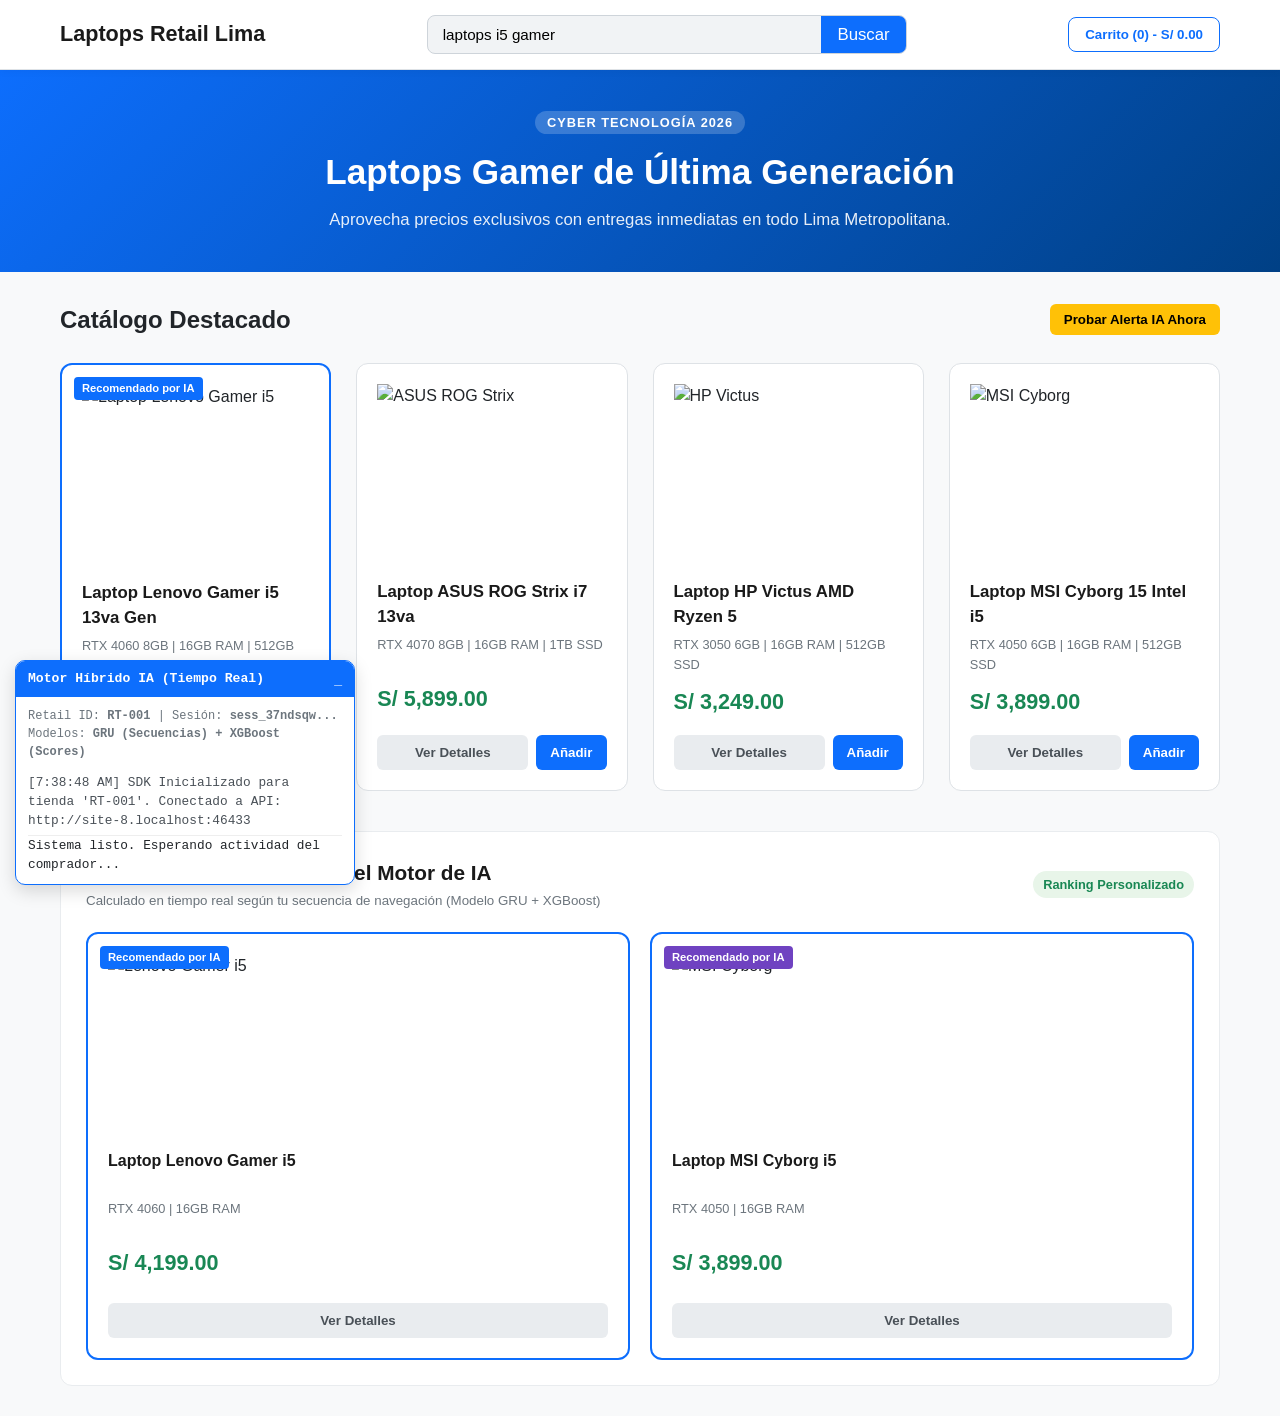
==== tienda_externa/index.html @ 635126f0 "segunda version" ====
<!DOCTYPE html>
<html lang="es">
<head>
  <meta charset="UTF-8">
  <meta name="viewport" content="width=device-width, initial-scale=1.0">
  <title>Laptops Retail Lima - Tienda Oficial de Cómputo</title>
  <link rel="stylesheet" href="styles.css">
</head>
<body>

  <!-- Barra de Navegación B2C -->
  <header class="navbar">
    <div class="nav-container">
      <div class="logo">Laptops Retail Lima</div>
      <div class="search-box">
        <input type="text" id="search-input" value="laptops i5 gamer" placeholder="Buscar laptops, marcas o accesorios...">
        <button id="search-btn">Buscar</button>
      </div>
      <div class="nav-actions">
        <button class="cart-btn" id="cart-btn">
          Carrito (<span id="cart-count">0</span>) - <strong id="cart-total">S/ 0.00</strong>
        </button>
      </div>
    </div>
  </header>

  <!-- Banner Promocional -->
  <section class="hero-banner">
    <div class="banner-content">
      <span class="badge-promo">CYBER TECNOLOGÍA 2026</span>
      <h1>Laptops Gamer de Última Generación</h1>
      <p>Aprovecha precios exclusivos con entregas inmediatas en todo Lima Metropolitana.</p>
    </div>
  </section>

  <!-- Contenido Principal -->
  <main class="main-container">
    
    <!-- Barra de Estado y Filtros -->
    <div class="catalog-header">
      <h2>Catálogo Destacado</h2>
      <div class="catalog-controls">
        <button class="test-trigger-btn" id="btn-force-test" title="Simula inmediatamente la detección de abandono">
          Probar Alerta IA Ahora
        </button>
      </div>
    </div>

    <!-- Grilla de Productos -->
    <div class="products-grid" id="products-grid">
      <!-- Producto 1: Lenovo Gamer i5 (Sugerido por IA - HU0039 / CP044) -->
      <div class="product-card featured" data-sku="LENOVO-G5" data-name="Laptop Lenovo Gamer i5" data-price="4199.00">
        <span class="ai-badge">Recomendado por IA</span>
        <img src="https://encrypted-tbn0.gstatic.com/images?q=tbn:ANd9GcT7Gjrj-LCXYd8zObb6FE7UG76Y5jvGl1Qejw&s" alt="Laptop Lenovo Gamer i5" class="product-img">
        <h3 class="product-title">Laptop Lenovo Gamer i5 13va Gen</h3>
        <p class="specs-mini">RTX 4060 8GB | 16GB RAM | 512GB SSD</p>
        <div class="price-row">
          <span class="price-val">S/ 4,199.00</span>
        </div>
        <div class="card-actions">
          <button class="btn-detail" onclick="openDetails('LENOVO-G5')">Ver Detalles</button>
          <button class="btn-add-cart" onclick="addToCart('LENOVO-G5', 'Laptop Lenovo Gamer i5', 4199.00)">Añadir</button>
        </div>
      </div>

      <!-- Producto 2: ASUS ROG Strix (Sin badge de IA para diferenciación CP044) -->
      <div class="product-card" data-sku="ASUS-ROG" data-name="Laptop ASUS ROG Strix i7" data-price="5899.00">
        <img src="https://encrypted-tbn0.gstatic.com/images?q=tbn:ANd9GcT7Gjrj-LCXYd8zObb6FE7UG76Y5jvGl1Qejw&s" alt="ASUS ROG Strix" class="product-img">
        <h3 class="product-title">Laptop ASUS ROG Strix i7 13va</h3>
        <p class="specs-mini">RTX 4070 8GB | 16GB RAM | 1TB SSD</p>
        <div class="price-row">
          <span class="price-val">S/ 5,899.00</span>
        </div>
        <div class="card-actions">
          <button class="btn-detail" onclick="openDetails('ASUS-ROG')">Ver Detalles</button>
          <button class="btn-add-cart" onclick="addToCart('ASUS-ROG', 'Laptop ASUS ROG Strix i7', 5899.00)">Añadir</button>
        </div>
      </div>

      <!-- Producto 3: HP Victus (Sin badge de IA para diferenciación CP044) -->
      <div class="product-card" data-sku="HP-VICTUS" data-name="Laptop HP Victus AMD R5" data-price="3249.00">
        <img src="https://encrypted-tbn0.gstatic.com/images?q=tbn:ANd9GcT7Gjrj-LCXYd8zObb6FE7UG76Y5jvGl1Qejw&s" alt="HP Victus" class="product-img">
        <h3 class="product-title">Laptop HP Victus AMD Ryzen 5</h3>
        <p class="specs-mini">RTX 3050 6GB | 16GB RAM | 512GB SSD</p>
        <div class="price-row">
          <span class="price-val">S/ 3,249.00</span>
        </div>
        <div class="card-actions">
          <button class="btn-detail" onclick="openDetails('HP-VICTUS')">Ver Detalles</button>
          <button class="btn-add-cart" onclick="addToCart('HP-VICTUS', 'Laptop HP Victus AMD R5', 3249.00)">Añadir</button>
        </div>
      </div>

      <!-- Producto 4: MSI Cyborg (Sin badge en catálogo general) -->
      <div class="product-card" data-sku="MSI-CYBORG" data-name="Laptop MSI Cyborg i5" data-price="3899.00">
        <img src="https://encrypted-tbn0.gstatic.com/images?q=tbn:ANd9GcT7Gjrj-LCXYd8zObb6FE7UG76Y5jvGl1Qejw&s" alt="MSI Cyborg" class="product-img">
        <h3 class="product-title">Laptop MSI Cyborg 15 Intel i5</h3>
        <p class="specs-mini">RTX 4050 6GB | 16GB RAM | 512GB SSD</p>
        <div class="price-row">
          <span class="price-val">S/ 3,899.00</span>
        </div>
        <div class="card-actions">
          <button class="btn-detail" onclick="openDetails('MSI-CYBORG')">Ver Detalles</button>
          <button class="btn-add-cart" onclick="addToCart('MSI-CYBORG', 'Laptop MSI Cyborg i5', 3899.00)">Añadir</button>
        </div>
      </div>
    </div>

    <!-- Bloque de Recomendación Dinámica del Motor IA (HU0038, HU0039 / CP043, CP044) -->
    <div class="recommendations-section" style="margin-top: 40px; padding: 25px; background: white; border-radius: 12px; border: 1px solid #e9ecef;">
      <div style="display: flex; justify-content: space-between; align-items: center; margin-bottom: 20px;">
        <div>
          <h2 style="font-size: 1.3rem; color: #1a1a1a; margin: 0;">Recomendados para ti por el Motor de IA</h2>
          <small style="color: #6c757d;">Calculado en tiempo real según tu secuencia de navegación (Modelo GRU + XGBoost)</small>
        </div>
        <span style="background: #e8f5e9; color: #198754; font-weight: bold; font-size: 0.8rem; padding: 4px 10px; border-radius: 20px;">Ranking Personalizado</span>
      </div>
      <div class="products-grid" style="grid-template-columns: repeat(auto-fit, minmax(220px, 1fr)); gap: 20px;">
        <div class="product-card featured" data-sku="LENOVO-G5" data-name="Laptop Lenovo Gamer i5" data-price="4199.00">
          <span class="ai-badge">Recomendado por IA</span>
          <img src="https://encrypted-tbn0.gstatic.com/images?q=tbn:ANd9GcT7Gjrj-LCXYd8zObb6FE7UG76Y5jvGl1Qejw&s" alt="Lenovo Gamer i5" class="product-img">
          <h3 class="product-title" style="font-size: 1rem;">Laptop Lenovo Gamer i5</h3>
          <p class="specs-mini">RTX 4060 | 16GB RAM</p>
          <div class="price-row"><span class="price-val">S/ 4,199.00</span></div>
          <button class="btn-detail" onclick="openDetails('LENOVO-G5')" style="width: 100%; margin-top: 8px;">Ver Detalles</button>
        </div>
        <div class="product-card featured" data-sku="MSI-CYBORG" data-name="Laptop MSI Cyborg i5" data-price="3899.00">
          <span class="ai-badge" style="background: #6f42c1;">Recomendado por IA</span>
          <img src="https://encrypted-tbn0.gstatic.com/images?q=tbn:ANd9GcT7Gjrj-LCXYd8zObb6FE7UG76Y5jvGl1Qejw&s" alt="MSI Cyborg" class="product-img">
          <h3 class="product-title" style="font-size: 1rem;">Laptop MSI Cyborg i5</h3>
          <p class="specs-mini">RTX 4050 | 16GB RAM</p>
          <div class="price-row"><span class="price-val">S/ 3,899.00</span></div>
          <button class="btn-detail" onclick="openDetails('MSI-CYBORG')" style="width: 100%; margin-top: 8px;">Ver Detalles</button>
        </div>
      </div>
    </div>

  </main>

  <!-- Modal de Ficha Técnica Detallada (Aquí se activa el monitoreo de inactividad de 8 segundos) -->
  <div class="detail-modal" id="detail-modal">
    <div class="detail-content">
      <button class="detail-close" onclick="closeDetails()">×</button>
      <div class="detail-layout">
        <div class="detail-left">
          <img src="https://encrypted-tbn0.gstatic.com/images?q=tbn:ANd9GcT7Gjrj-LCXYd8zObb6FE7UG76Y5jvGl1Qejw&s" alt="Detalle Laptop" class="detail-img">
        </div>
        <div class="detail-right">
          <span class="detail-tag">ALTA DEMANDA</span>
          <h2 id="detail-title">Laptop Lenovo Gamer i5 13va Gen</h2>
          <p class="detail-desc">Diseñada para máximo rendimiento en gaming y edición profesional con arquitectura híbrida de 10 núcleos.</p>
          <div class="specs-table">
            <div class="spec-row"><span>Procesador:</span> <strong>Intel Core i5-13420H (13va Gen)</strong></div>
            <div class="spec-row"><span>Memoria RAM:</span> <strong>16 GB DDR5 5200MHz</strong></div>
            <div class="spec-row"><span>Tarjeta Gráfica:</span> <strong>NVIDIA GeForce RTX 4060 8GB GDDR6</strong></div>
            <div class="spec-row"><span>Almacenamiento:</span> <strong>512 GB SSD M.2 NVMe PCIe 4.0</strong></div>
            <div class="spec-row"><span>Pantalla:</span> <strong>15.6" Full HD (1920x1080) 144Hz IPS</strong></div>
          </div>
          <div class="detail-price-box">
            <span class="detail-price-label">Precio contado:</span>
            <span class="detail-price-amount" id="detail-price">S/ 4,199.00</span>
          </div>
          <div class="detail-actions">
            <button class="btn-buy-now" id="btn-detail-add">Añadir al Carrito</button>
            <button class="btn-back" onclick="closeDetails()">Volver al Catálogo</button>
          </div>
          <p class="ia-instruction-note">
            <em>Nota de demostración: Si permaneces <strong>8 segundos sin mover el cursor</strong> o intentas salir de la pestaña, el motor de IA detectará riesgo de abandono y desplegará la oferta personalizada con 30% de descuento.</em>
          </p>
        </div>
      </div>
    </div>
  </div>

  <!-- Carrito Lateral Deslizable -->
  <div class="cart-drawer" id="cart-drawer">
    <div class="cart-header">
      <h3>Carrito de Compras</h3>
      <button class="cart-close" id="cart-close-btn">×</button>
    </div>
    <div class="cart-items" id="cart-items-list">
      <div class="cart-empty">Tu carrito está vacío actualmente.</div>
    </div>
    <div class="cart-footer">
      <div class="cart-summary-line">
        <span>Subtotal:</span>
        <span id="cart-subtotal">S/ 0.00</span>
      </div>
      <div class="cart-summary-line discount-line" id="discount-row" style="display: none; color: #198754; font-weight: bold;">
        <span>Descuento IA (30%):</span>
        <span id="cart-discount">-S/ 0.00</span>
      </div>
      <div class="cart-summary-line total-line">
        <span>Total a Pagar:</span>
        <strong id="cart-grand-total">S/ 0.00</strong>
      </div>
      <button class="btn-checkout" onclick="checkout()">Finalizar Compra Segura</button>
    </div>
  </div>

  <!-- Scripts -->
  <script src="store.js"></script>

  <!-- SDK DE TECHNOVA: 1 SOLA LÍNEA DE CÓDIGO INYECTADA -->
  <script src="sdk/technova-sdk.js" data-retail-id="RT-001" data-api-url="http://localhost:8000" data-inactivity-seconds="8"></script>

</body>
</html>
---- tienda_externa/styles.css ----
/* Estilos Modernos para Tienda Externa B2C */
:root {
  --primary: #0d6efd;
  --success: #198754;
  --dark: #212529;
  --light-bg: #f8f9fa;
  --border-color: #dee2e6;
  --font-family: -apple-system, BlinkMacSystemFont, 'Segoe UI', Roboto, Helvetica, Arial, sans-serif;
}

* { box-sizing: border-box; margin: 0; padding: 0; }
body {
  font-family: var(--font-family);
  background-color: var(--light-bg);
  color: var(--dark);
  line-height: 1.5;
}

.navbar {
  background: #ffffff;
  border-bottom: 1px solid var(--border-color);
  padding: 15px 0;
  position: sticky; top: 0; z-index: 1000;
  box-shadow: 0 2px 8px rgba(0,0,0,0.04);
}
.nav-container {
  max-width: 1200px;
  margin: 0 auto;
  display: flex;
  justify-content: space-between;
  align-items: center;
  padding: 0 20px;
}
.logo { font-size: 1.35rem; font-weight: 800; color: #1a1a1a; cursor: pointer; }
.search-box {
  display: flex; flex: 0 1 480px;
  background: #f1f3f5;
  border-radius: 8px;
  overflow: hidden;
  border: 1px solid #ced4da;
}
.search-box input {
  border: none; background: transparent; padding: 10px 15px; width: 100%; font-size: 0.95rem; outline: none;
}
.search-box button {
  background: var(--primary); border: none; color: white; padding: 0 16px; cursor: pointer; font-size: 1.05rem;
}
.cart-btn {
  background: #ffffff;
  border: 1.5px solid var(--primary);
  color: var(--primary);
  padding: 9px 16px;
  border-radius: 8px;
  font-weight: 600;
  cursor: pointer;
  transition: all 0.2s;
}
.cart-btn:hover { background: var(--primary); color: white; }

.hero-banner {
  background: linear-gradient(135deg, #0d6efd 0%, #004085 100%);
  color: white;
  padding: 40px 20px;
  text-align: center;
}
.banner-content { max-width: 800px; margin: 0 auto; }
.badge-promo {
  background: rgba(255,255,255,0.2);
  padding: 4px 12px; border-radius: 20px; font-size: 0.8rem; font-weight: bold; letter-spacing: 1px;
}
.hero-banner h1 { font-size: 2.2rem; margin: 12px 0 8px; font-weight: 800; }
.hero-banner p { font-size: 1.05rem; opacity: 0.9; }

.main-container { max-width: 1200px; margin: 30px auto; padding: 0 20px; }
.catalog-header {
  display: flex; justify-content: space-between; align-items: center; margin-bottom: 25px;
}
.catalog-header h2 { font-size: 1.5rem; color: #212529; }
.test-trigger-btn {
  background: #ffc107; color: #000; border: none; padding: 8px 14px; border-radius: 6px; font-weight: bold; cursor: pointer;
}
.test-trigger-btn:hover { background: #e0a800; }

.products-grid {
  display: grid;
  grid-template-columns: repeat(auto-fill, minmax(260px, 1fr));
  gap: 25px;
}
.product-card {
  background: #ffffff;
  border-radius: 12px;
  border: 1px solid var(--border-color);
  padding: 20px;
  display: flex; flex-direction: column;
  position: relative;
  transition: transform 0.2s, box-shadow 0.2s;
}
.product-card:hover { transform: translateY(-4px); box-shadow: 0 10px 20px rgba(0,0,0,0.08); }
.product-card.featured { border: 2px solid var(--primary); }
.ai-badge {
  position: absolute; top: 12px; left: 12px;
  background: var(--primary); color: white;
  font-size: 0.7rem; font-weight: bold; padding: 3px 8px; border-radius: 4px;
}
.product-img {
  width: 100%; height: 180px; object-fit: contain; margin-bottom: 15px;
}
.product-title { font-size: 1.05rem; font-weight: 700; margin-bottom: 6px; color: #1a1a1a; min-height: 44px; }
.specs-mini { font-size: 0.8rem; color: #6c757d; margin-bottom: 12px; min-height: 36px; }
.price-row { margin-bottom: 15px; }
.price-val { font-size: 1.35rem; font-weight: 800; color: var(--success); }
.card-actions { display: flex; gap: 8px; margin-top: auto; }
.btn-detail {
  flex: 1; background: #e9ecef; color: #495057; border: none; padding: 10px; border-radius: 6px; font-weight: 600; cursor: pointer;
}
.btn-detail:hover { background: #dee2e6; }
.btn-add-cart {
  background: var(--primary); color: white; border: none; padding: 10px 14px; border-radius: 6px; font-weight: bold; cursor: pointer;
}
.btn-add-cart:hover { background: #0b5ed7; }

/* Modal Ficha Técnica */
.detail-modal {
  display: none;
  position: fixed; top: 0; left: 0; width: 100%; height: 100%;
  background: rgba(0,0,0,0.6); z-index: 2000;
  justify-content: center; align-items: center;
  padding: 20px;
}
.detail-content {
  background: #ffffff; width: 100%; max-width: 820px; border-radius: 16px; padding: 30px; position: relative;
  max-height: 90vh; overflow-y: auto;
}
.detail-close {
  position: absolute; top: 15px; right: 20px; background: transparent; border: none; font-size: 28px; cursor: pointer; color: #666;
}
.detail-layout { display: flex; gap: 30px; flex-wrap: wrap; }
.detail-left { flex: 1 1 300px; display: flex; align-items: center; justify-content: center; }
.detail-img { max-width: 100%; max-height: 280px; object-fit: contain; }
.detail-right { flex: 1 1 360px; }
.detail-tag { background: #ffeeba; color: #856404; font-size: 0.75rem; font-weight: bold; padding: 3px 8px; border-radius: 4px; }
.detail-right h2 { font-size: 1.5rem; margin: 10px 0 6px; }
.detail-desc { font-size: 0.9rem; color: #6c757d; margin-bottom: 15px; }
.specs-table { background: #f8f9fa; border-radius: 8px; padding: 12px; margin-bottom: 15px; }
.spec-row { display: flex; justify-content: space-between; padding: 6px 0; border-bottom: 1px solid #eee; font-size: 0.85rem; }
.spec-row:last-child { border-bottom: none; }
.detail-price-box { margin-bottom: 20px; }
.detail-price-label { font-size: 0.85rem; color: #666; display: block; }
.detail-price-amount { font-size: 1.8rem; font-weight: 800; color: var(--success); }
.detail-actions { display: flex; gap: 10px; margin-bottom: 15px; }
.btn-buy-now { flex: 1; background: var(--primary); color: white; border: none; padding: 12px; border-radius: 8px; font-weight: bold; font-size: 1rem; cursor: pointer; }
.btn-back { background: #e9ecef; color: #495057; border: none; padding: 12px 18px; border-radius: 8px; font-weight: 600; cursor: pointer; }
.ia-instruction-note { background: #e7f1ff; border-left: 4px solid var(--primary); padding: 10px 14px; font-size: 0.8rem; color: #084298; border-radius: 4px; }

/* Carrito Lateral */
.cart-drawer {
  position: fixed; top: 0; right: -420px; width: 380px; height: 100%;
  background: white; box-shadow: -4px 0 20px rgba(0,0,0,0.15); z-index: 2500;
  display: flex; flex-direction: column; transition: right 0.3s ease;
}
.cart-drawer.open { right: 0; }
.cart-header { padding: 20px; border-bottom: 1px solid var(--border-color); display: flex; justify-content: space-between; align-items: center; }
.cart-close { background: transparent; border: none; font-size: 24px; cursor: pointer; }
.cart-items { flex: 1; padding: 20px; overflow-y: auto; }
.cart-empty { text-align: center; color: #888; margin-top: 50px; font-size: 0.95rem; }
.cart-item-row { display: flex; justify-content: space-between; padding: 10px 0; border-bottom: 1px solid #eee; font-size: 0.9rem; }
.cart-footer { padding: 20px; border-top: 1px solid var(--border-color); background: #fdfdfd; }
.cart-summary-line { display: flex; justify-content: space-between; margin-bottom: 8px; font-size: 0.95rem; }
.total-line { font-size: 1.15rem; margin: 12px 0; padding-top: 8px; border-top: 1px dashed #ccc; }
.btn-checkout { width: 100%; background: var(--success); color: white; border: none; padding: 14px; border-radius: 8px; font-weight: bold; font-size: 1rem; cursor: pointer; }
.btn-checkout:hover { background: #157347; }
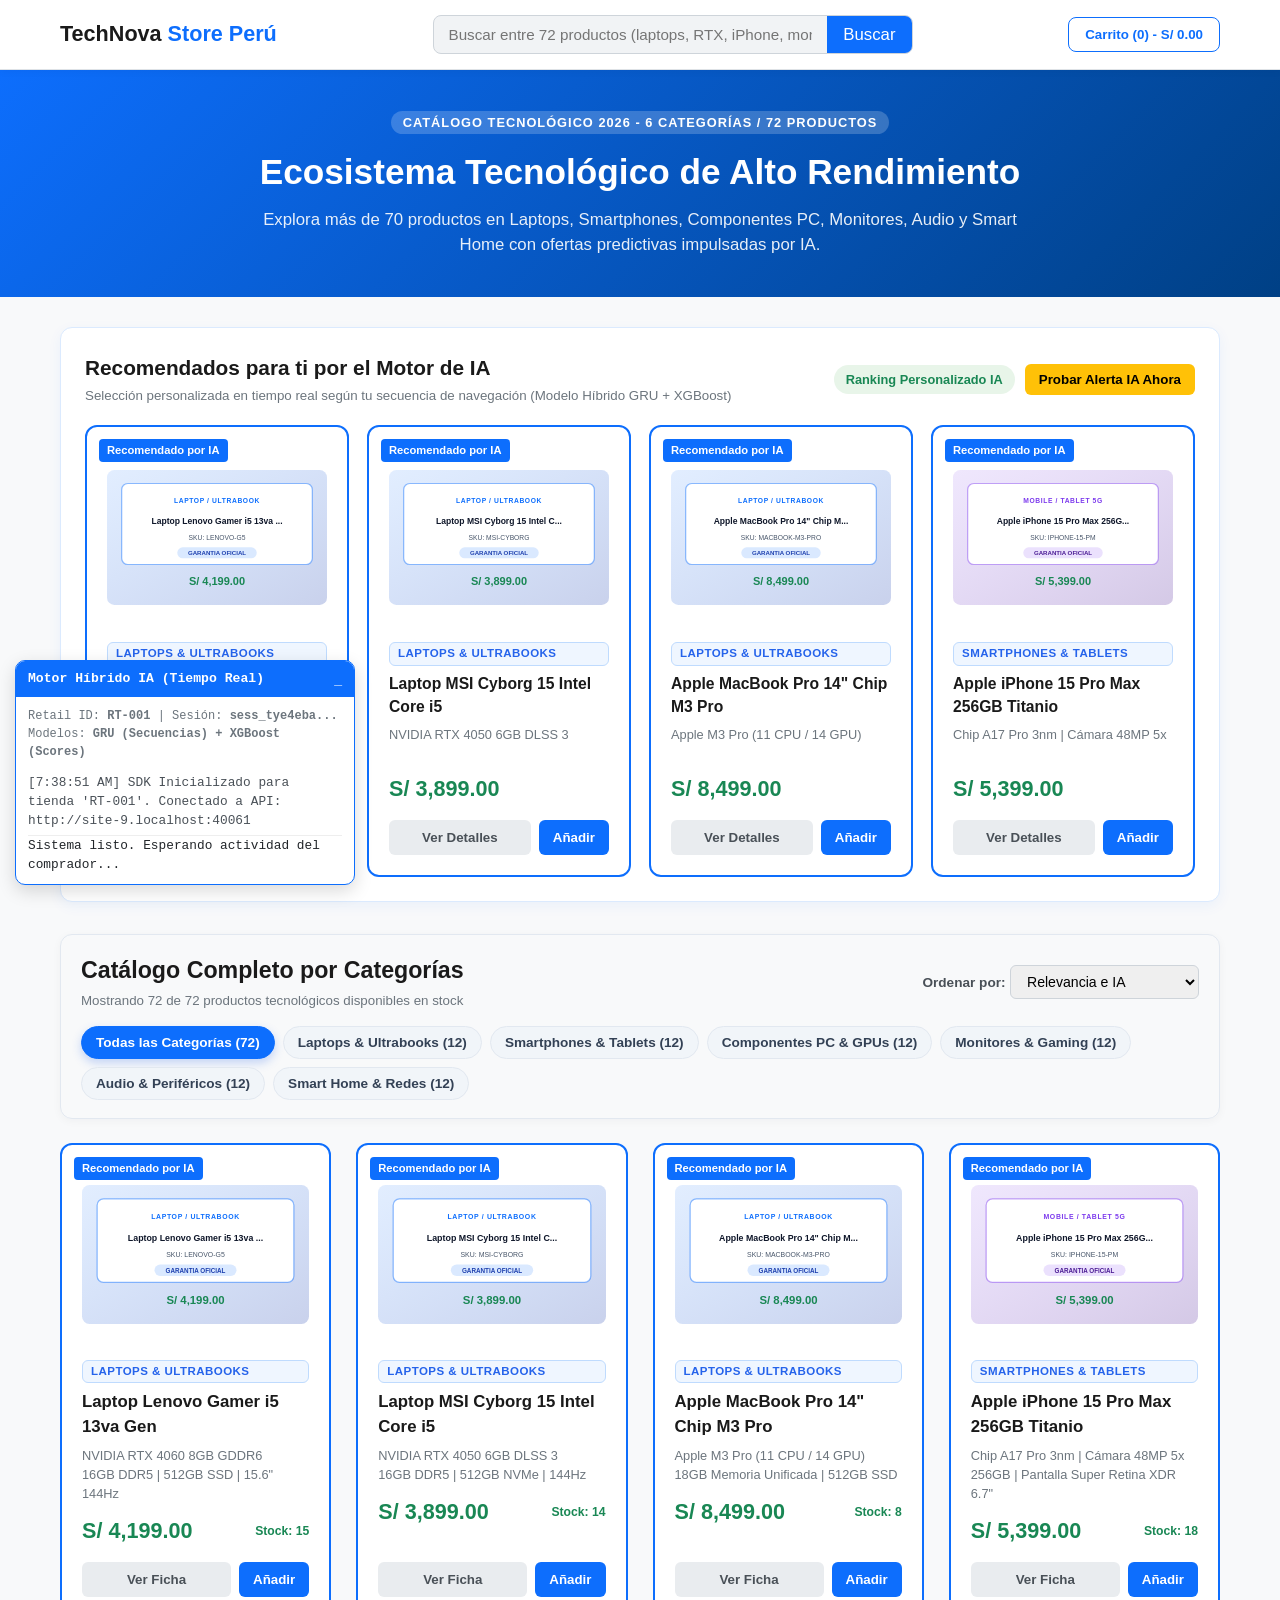
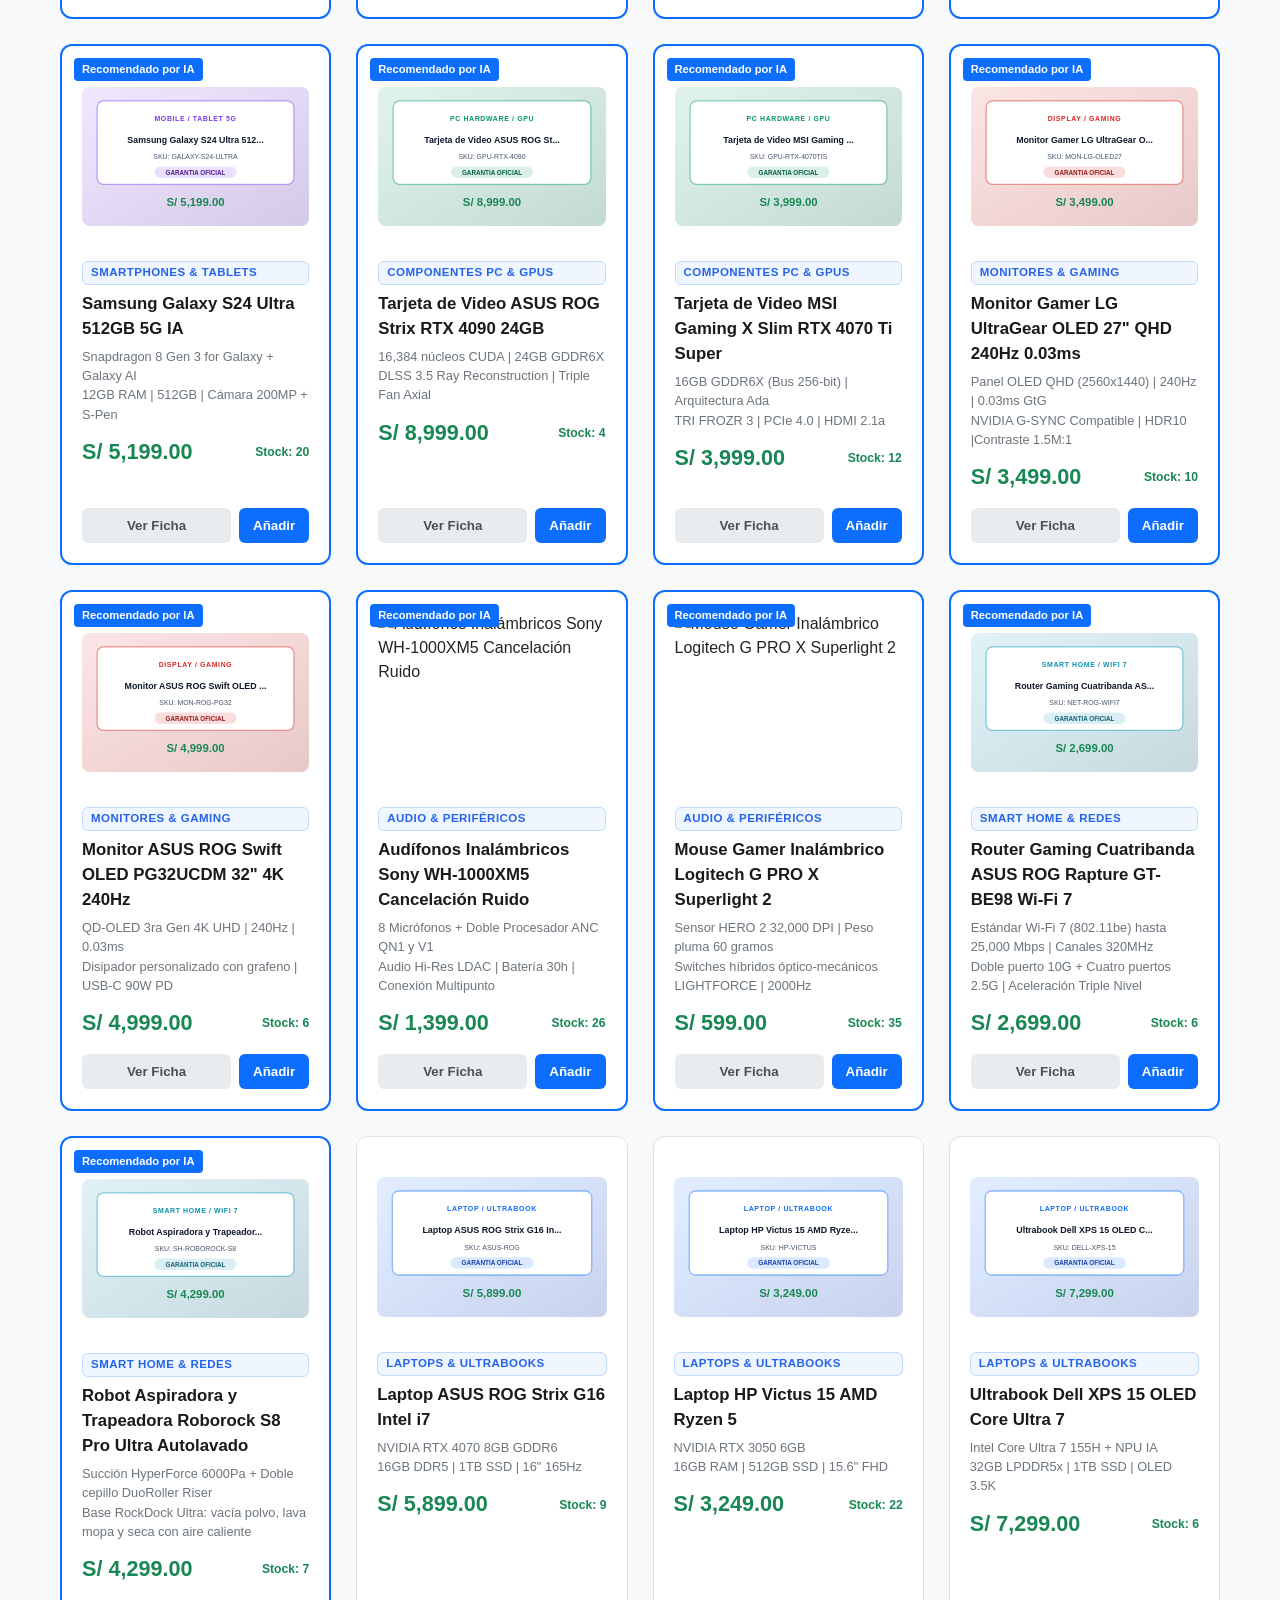
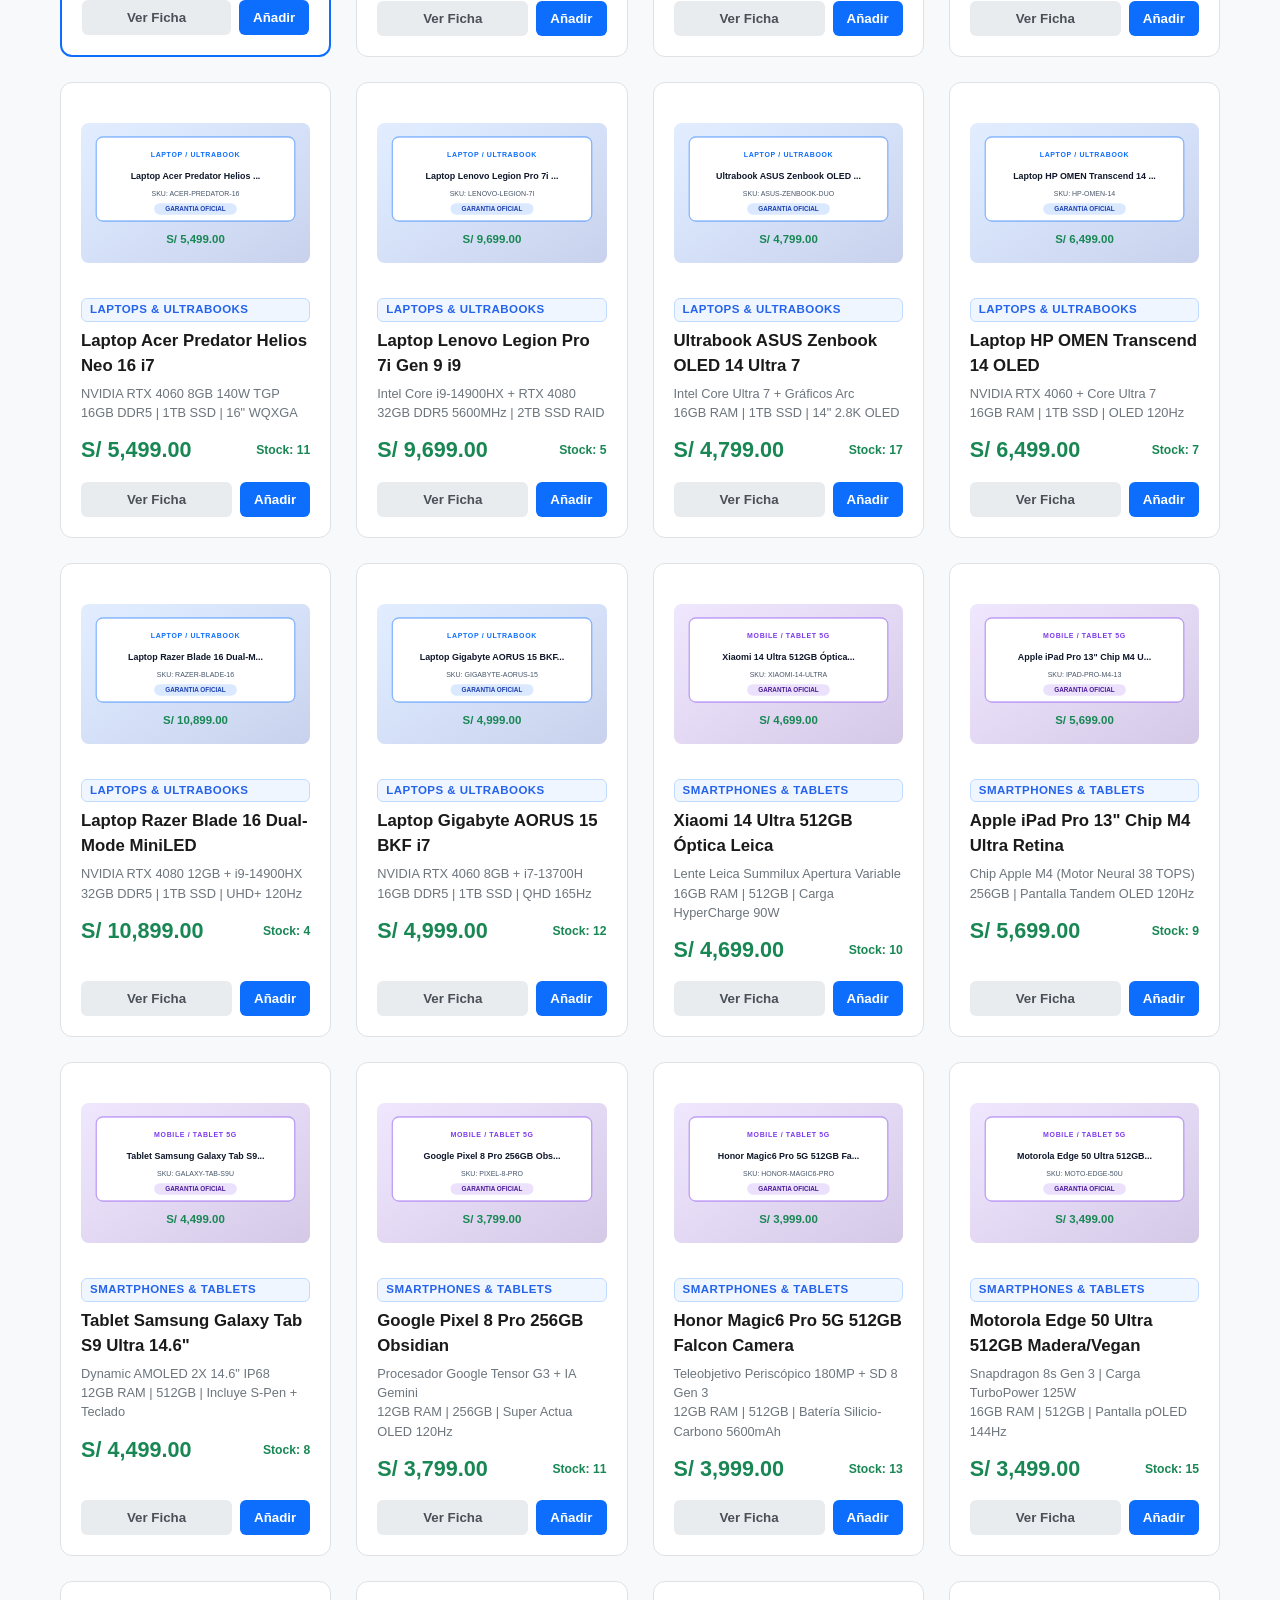
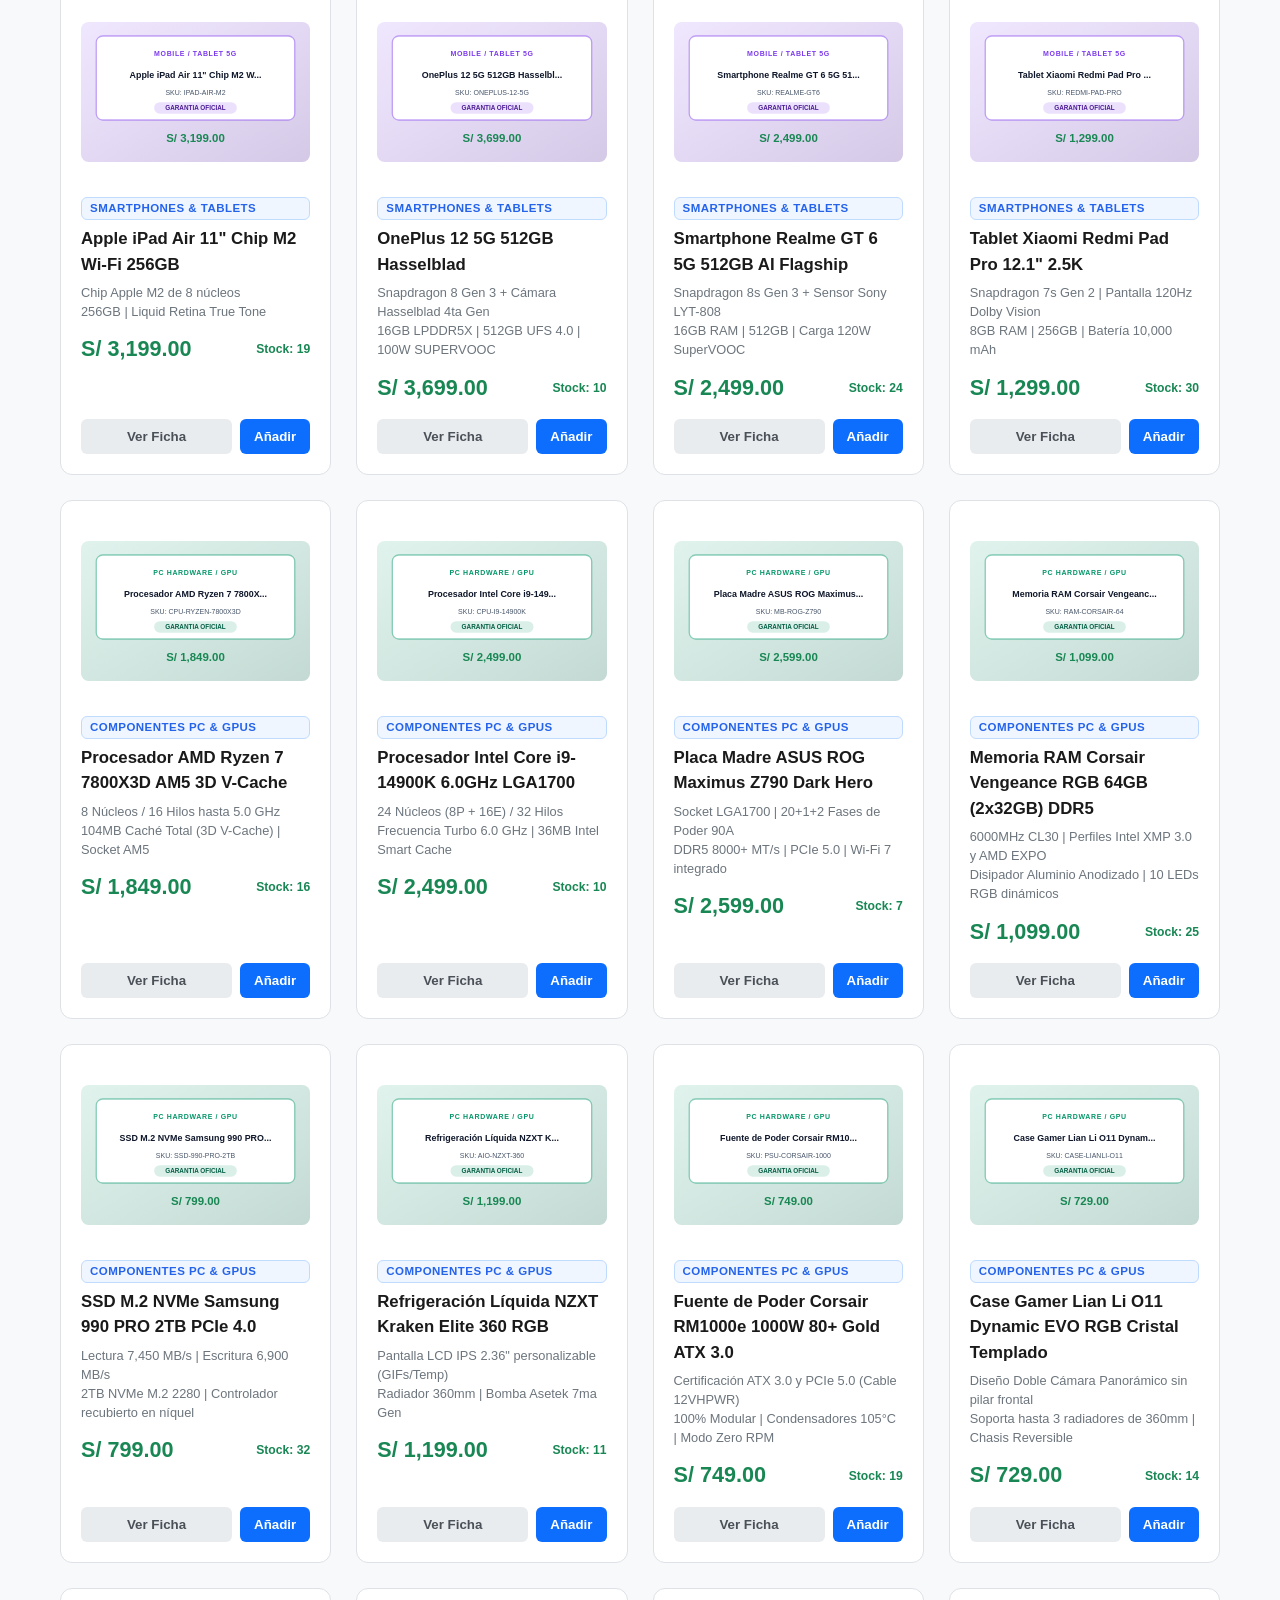
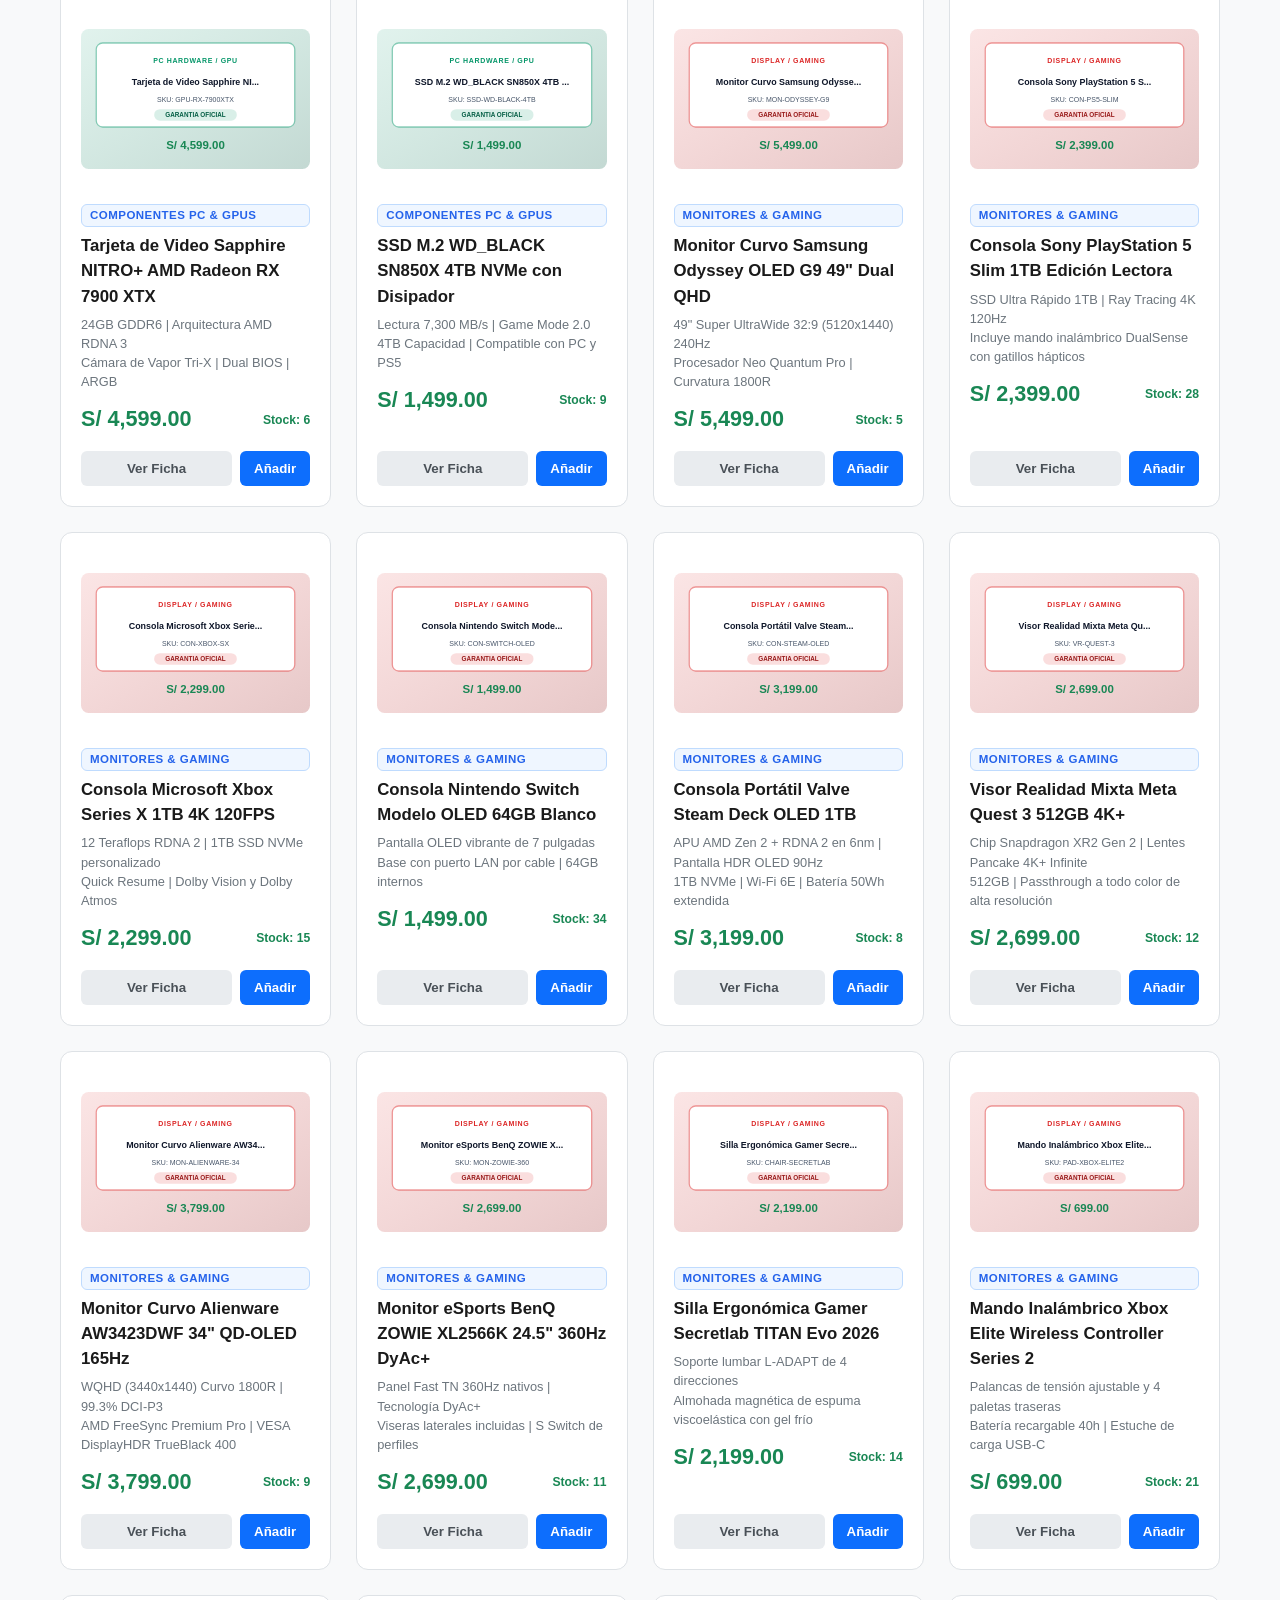
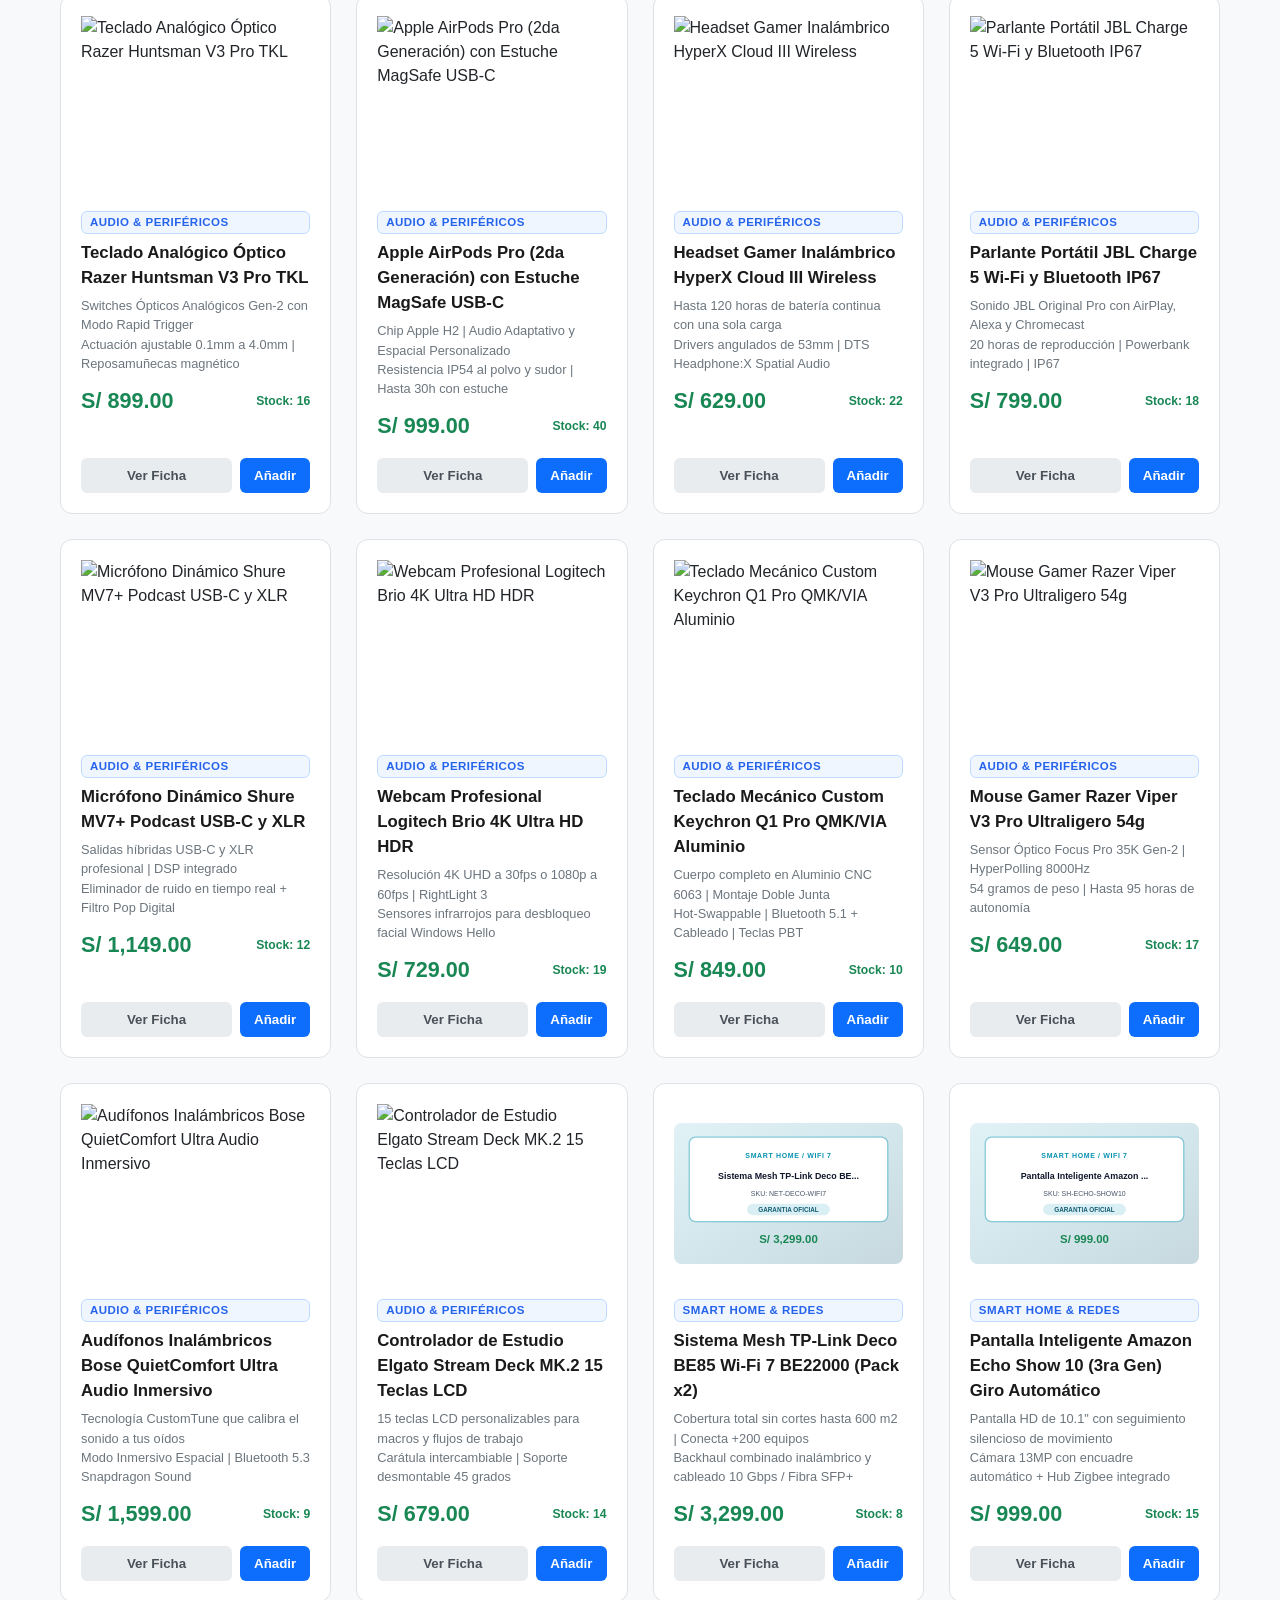
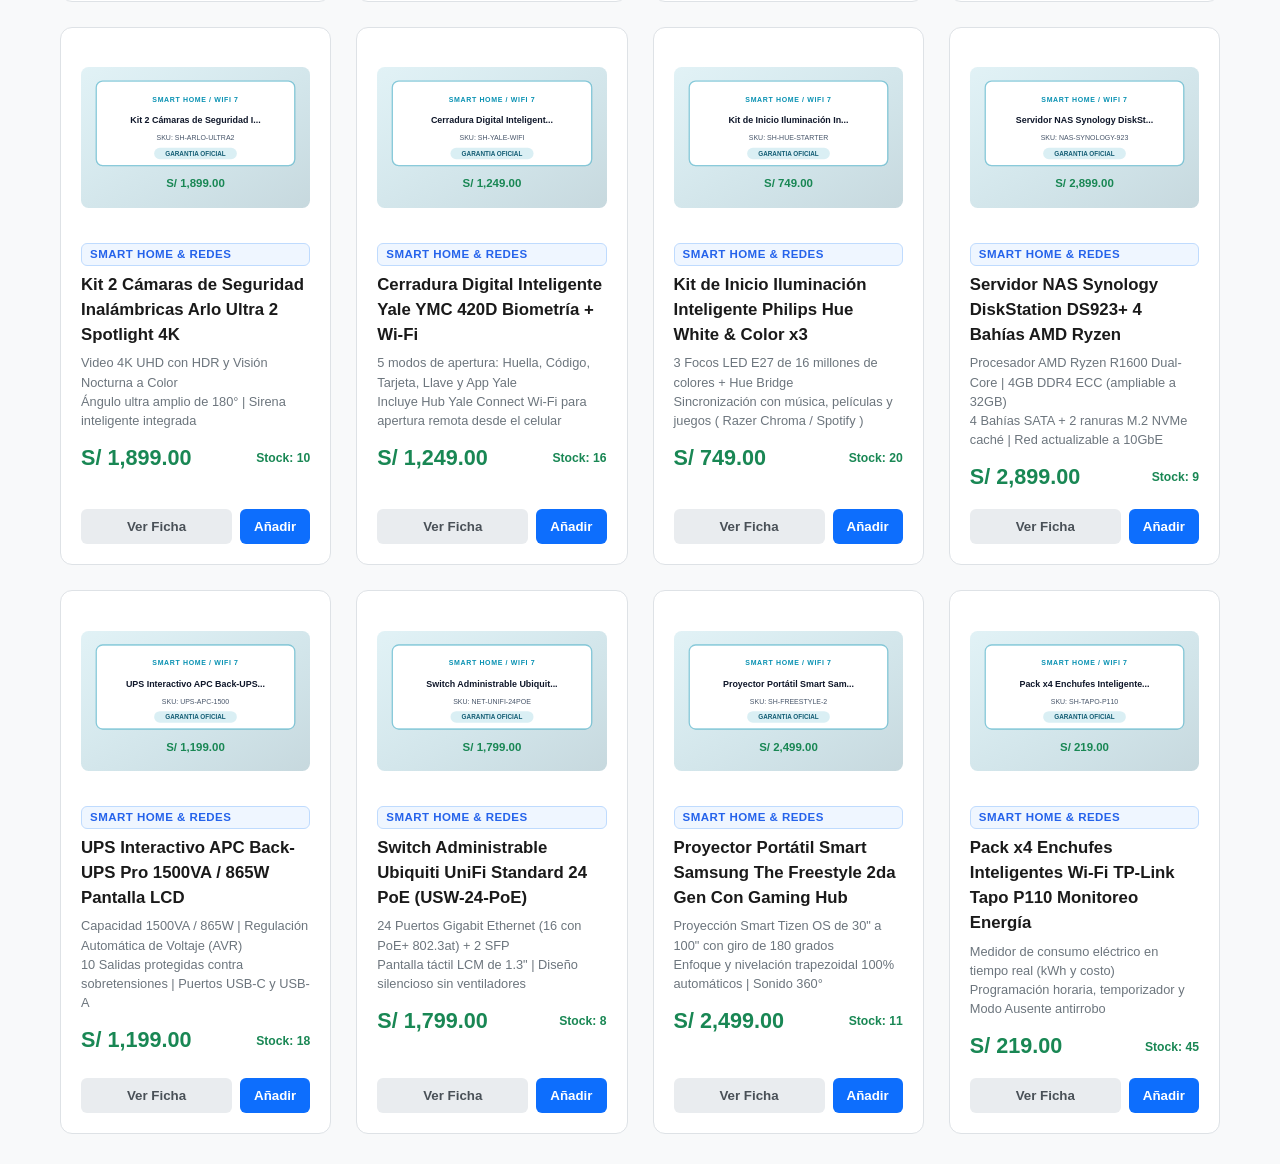
==== commit ccbacd0d: "onceavo" ====
--- a/tienda_externa/index.html
+++ b/tienda_externa/index.html
@@ -3,7 +3,7 @@
 <head>
   <meta charset="UTF-8">
   <meta name="viewport" content="width=device-width, initial-scale=1.0">
-  <title>Laptops Retail Lima - Tienda Oficial de Cómputo</title>
+  <title>TechNova Store Perú - Mega Tienda de Tecnología y Cómputo</title>
   <link rel="stylesheet" href="styles.css">
 </head>
 <body>
@@ -11,10 +11,12 @@
   <!-- Barra de Navegación B2C -->
   <header class="navbar">
     <div class="nav-container">
-      <div class="logo">Laptops Retail Lima</div>
+      <div class="logo" onclick="filterByCategory('ALL')">
+        TechNova <span style="color: #0d6efd;">Store Perú</span>
+      </div>
       <div class="search-box">
-        <input type="text" id="search-input" value="laptops i5 gamer" placeholder="Buscar laptops, marcas o accesorios...">
-        <button id="search-btn">Buscar</button>
+        <input type="text" id="search-input" value="" placeholder="Buscar entre 72 productos (laptops, RTX, iPhone, monitores, audio...)" oninput="handleSearchInput()">
+        <button id="search-btn" onclick="handleSearchInput()">Buscar</button>
       </div>
       <div class="nav-actions">
         <button class="cart-btn" id="cart-btn">
@@ -27,113 +29,75 @@
   <!-- Banner Promocional -->
   <section class="hero-banner">
     <div class="banner-content">
-      <span class="badge-promo">CYBER TECNOLOGÍA 2026</span>
-      <h1>Laptops Gamer de Última Generación</h1>
-      <p>Aprovecha precios exclusivos con entregas inmediatas en todo Lima Metropolitana.</p>
+      <span class="badge-promo">CATÁLOGO TECNOLÓGICO 2026 - 6 CATEGORÍAS / 72 PRODUCTOS</span>
+      <h1>Ecosistema Tecnológico de Alto Rendimiento</h1>
+      <p>Explora más de 70 productos en Laptops, Smartphones, Componentes PC, Monitores, Audio y Smart Home con ofertas predictivas impulsadas por IA.</p>
     </div>
   </section>
 
   <!-- Contenido Principal -->
   <main class="main-container">
-    
-    <!-- Barra de Estado y Filtros -->
-    <div class="catalog-header">
-      <h2>Catálogo Destacado</h2>
-      <div class="catalog-controls">
-        <button class="test-trigger-btn" id="btn-force-test" title="Simula inmediatamente la detección de abandono">
-          Probar Alerta IA Ahora
-        </button>
-      </div>
-    </div>
 
-    <!-- Grilla de Productos -->
-    <div class="products-grid" id="products-grid">
-      <!-- Producto 1: Lenovo Gamer i5 (Sugerido por IA - HU0039 / CP044) -->
-      <div class="product-card featured" data-sku="LENOVO-G5" data-name="Laptop Lenovo Gamer i5" data-price="4199.00">
-        <span class="ai-badge">Recomendado por IA</span>
-        <img src="https://encrypted-tbn0.gstatic.com/images?q=tbn:ANd9GcT7Gjrj-LCXYd8zObb6FE7UG76Y5jvGl1Qejw&s" alt="Laptop Lenovo Gamer i5" class="product-img">
-        <h3 class="product-title">Laptop Lenovo Gamer i5 13va Gen</h3>
-        <p class="specs-mini">RTX 4060 8GB | 16GB RAM | 512GB SSD</p>
-        <div class="price-row">
-          <span class="price-val">S/ 4,199.00</span>
+    <!-- Bloque de Recomendación Dinámica del Motor IA (HU0038, HU0039 / CP043, CP044) -->
+    <div class="recommendations-section" style="margin-bottom: 32px; padding: 24px; background: white; border-radius: 12px; border: 1px solid #dbeafe; box-shadow: 0 4px 14px rgba(13, 110, 253, 0.06);">
+      <div class="rec-header-flex" style="display: flex; justify-content: space-between; align-items: center; flex-wrap: wrap; gap: 12px; margin-bottom: 18px;">
+        <div>
+          <h2 style="font-size: 1.3rem; color: #1a1a1a; margin: 0;">Recomendados para ti por el Motor de IA</h2>
+          <small style="color: #6c757d;">Selección personalizada en tiempo real según tu secuencia de navegación (Modelo Híbrido GRU + XGBoost)</small>
         </div>
-        <div class="card-actions">
-          <button class="btn-detail" onclick="openDetails('LENOVO-G5')">Ver Detalles</button>
-          <button class="btn-add-cart" onclick="addToCart('LENOVO-G5', 'Laptop Lenovo Gamer i5', 4199.00)">Añadir</button>
+        <div style="display: flex; gap: 10px; align-items: center; flex-wrap: wrap;">
+          <span style="background: #e8f5e9; color: #198754; font-weight: bold; font-size: 0.8rem; padding: 5px 12px; border-radius: 20px;">Ranking Personalizado IA</span>
+          <button class="test-trigger-btn" id="btn-force-test" title="Simula inmediatamente la detección de abandono en el producto actual">
+            Probar Alerta IA Ahora
+          </button>
         </div>
       </div>
-
-      <!-- Producto 2: ASUS ROG Strix (Sin badge de IA para diferenciación CP044) -->
-      <div class="product-card" data-sku="ASUS-ROG" data-name="Laptop ASUS ROG Strix i7" data-price="5899.00">
-        <img src="https://encrypted-tbn0.gstatic.com/images?q=tbn:ANd9GcT7Gjrj-LCXYd8zObb6FE7UG76Y5jvGl1Qejw&s" alt="ASUS ROG Strix" class="product-img">
-        <h3 class="product-title">Laptop ASUS ROG Strix i7 13va</h3>
-        <p class="specs-mini">RTX 4070 8GB | 16GB RAM | 1TB SSD</p>
-        <div class="price-row">
-          <span class="price-val">S/ 5,899.00</span>
-        </div>
-        <div class="card-actions">
-          <button class="btn-detail" onclick="openDetails('ASUS-ROG')">Ver Detalles</button>
-          <button class="btn-add-cart" onclick="addToCart('ASUS-ROG', 'Laptop ASUS ROG Strix i7', 5899.00)">Añadir</button>
-        </div>
-      </div>
-
-      <!-- Producto 3: HP Victus (Sin badge de IA para diferenciación CP044) -->
-      <div class="product-card" data-sku="HP-VICTUS" data-name="Laptop HP Victus AMD R5" data-price="3249.00">
-        <img src="https://encrypted-tbn0.gstatic.com/images?q=tbn:ANd9GcT7Gjrj-LCXYd8zObb6FE7UG76Y5jvGl1Qejw&s" alt="HP Victus" class="product-img">
-        <h3 class="product-title">Laptop HP Victus AMD Ryzen 5</h3>
-        <p class="specs-mini">RTX 3050 6GB | 16GB RAM | 512GB SSD</p>
-        <div class="price-row">
-          <span class="price-val">S/ 3,249.00</span>
-        </div>
-        <div class="card-actions">
-          <button class="btn-detail" onclick="openDetails('HP-VICTUS')">Ver Detalles</button>
-          <button class="btn-add-cart" onclick="addToCart('HP-VICTUS', 'Laptop HP Victus AMD R5', 3249.00)">Añadir</button>
-        </div>
-      </div>
-
-      <!-- Producto 4: MSI Cyborg (Sin badge en catálogo general) -->
-      <div class="product-card" data-sku="MSI-CYBORG" data-name="Laptop MSI Cyborg i5" data-price="3899.00">
-        <img src="https://encrypted-tbn0.gstatic.com/images?q=tbn:ANd9GcT7Gjrj-LCXYd8zObb6FE7UG76Y5jvGl1Qejw&s" alt="MSI Cyborg" class="product-img">
-        <h3 class="product-title">Laptop MSI Cyborg 15 Intel i5</h3>
-        <p class="specs-mini">RTX 4050 6GB | 16GB RAM | 512GB SSD</p>
-        <div class="price-row">
-          <span class="price-val">S/ 3,899.00</span>
-        </div>
-        <div class="card-actions">
-          <button class="btn-detail" onclick="openDetails('MSI-CYBORG')">Ver Detalles</button>
-          <button class="btn-add-cart" onclick="addToCart('MSI-CYBORG', 'Laptop MSI Cyborg i5', 3899.00)">Añadir</button>
+      <div class="products-grid" id="ai-recommendations-grid" style="grid-template-columns: repeat(auto-fill, minmax(230px, 1fr)); gap: 18px;">
+        <!-- Renderizado inicial estático para cumplimiento de pruebas SSR + enriquecido dinámico por store.js -->
+        <div class="product-card featured" data-sku="LENOVO-G5" data-name="Laptop Lenovo Gamer i5" data-price="4199.00">
+          <span class="ai-badge">Recomendado por IA</span>
+          <div class="product-title" style="margin-top: 22px;">Laptop Lenovo Gamer i5 13va Gen</div>
+          <p class="specs-mini">RTX 4060 8GB | 16GB RAM | 512GB SSD</p>
+          <div class="price-row"><span class="price-val">S/ 4,199.00</span></div>
+          <div class="card-actions">
+            <button class="btn-detail" onclick="openDetails('LENOVO-G5')">Ver Detalles</button>
+            <button class="btn-add-cart" onclick="addToCart('LENOVO-G5', 'Laptop Lenovo Gamer i5 13va Gen', 4199.00)">Añadir</button>
+          </div>
         </div>
       </div>
     </div>
 
-    <!-- Bloque de Recomendación Dinámica del Motor IA (HU0038, HU0039 / CP043, CP044) -->
-    <div class="recommendations-section" style="margin-top: 40px; padding: 25px; background: white; border-radius: 12px; border: 1px solid #e9ecef;">
-      <div style="display: flex; justify-content: space-between; align-items: center; margin-bottom: 20px;">
+    <!-- Barra de Categorías (6 Categorías Tecnológicas con 12 productos cada una = 72 productos) -->
+    <div class="category-tabs-wrapper">
+      <div class="category-tabs-header">
         <div>
-          <h2 style="font-size: 1.3rem; color: #1a1a1a; margin: 0;">Recomendados para ti por el Motor de IA</h2>
-          <small style="color: #6c757d;">Calculado en tiempo real según tu secuencia de navegación (Modelo GRU + XGBoost)</small>
+          <h2 id="catalog-section-title" style="font-size: 1.45rem; color: #1a1a1a; margin: 0;">Catálogo Completo por Categorías</h2>
+          <small id="catalog-count-subtitle" style="color: #6c757d;">Mostrando 72 productos disponibles en stock</small>
         </div>
-        <span style="background: #e8f5e9; color: #198754; font-weight: bold; font-size: 0.8rem; padding: 4px 10px; border-radius: 20px;">Ranking Personalizado</span>
-      </div>
-      <div class="products-grid" style="grid-template-columns: repeat(auto-fit, minmax(220px, 1fr)); gap: 20px;">
-        <div class="product-card featured" data-sku="LENOVO-G5" data-name="Laptop Lenovo Gamer i5" data-price="4199.00">
-          <span class="ai-badge">Recomendado por IA</span>
-          <img src="https://encrypted-tbn0.gstatic.com/images?q=tbn:ANd9GcT7Gjrj-LCXYd8zObb6FE7UG76Y5jvGl1Qejw&s" alt="Lenovo Gamer i5" class="product-img">
-          <h3 class="product-title" style="font-size: 1rem;">Laptop Lenovo Gamer i5</h3>
-          <p class="specs-mini">RTX 4060 | 16GB RAM</p>
-          <div class="price-row"><span class="price-val">S/ 4,199.00</span></div>
-          <button class="btn-detail" onclick="openDetails('LENOVO-G5')" style="width: 100%; margin-top: 8px;">Ver Detalles</button>
-        </div>
-        <div class="product-card featured" data-sku="MSI-CYBORG" data-name="Laptop MSI Cyborg i5" data-price="3899.00">
-          <span class="ai-badge" style="background: #6f42c1;">Recomendado por IA</span>
-          <img src="https://encrypted-tbn0.gstatic.com/images?q=tbn:ANd9GcT7Gjrj-LCXYd8zObb6FE7UG76Y5jvGl1Qejw&s" alt="MSI Cyborg" class="product-img">
-          <h3 class="product-title" style="font-size: 1rem;">Laptop MSI Cyborg i5</h3>
-          <p class="specs-mini">RTX 4050 | 16GB RAM</p>
-          <div class="price-row"><span class="price-val">S/ 3,899.00</span></div>
-          <button class="btn-detail" onclick="openDetails('MSI-CYBORG')" style="width: 100%; margin-top: 8px;">Ver Detalles</button>
+        <div class="sort-box">
+          <label for="sort-select" style="font-size: 0.85rem; font-weight: 600; color: #495057;">Ordenar por:</label>
+          <select id="sort-select" onchange="renderCatalogGrid()" style="padding: 7px 12px; border-radius: 6px; border: 1px solid #ced4da; font-size: 0.88rem;">
+            <option value="featured">Relevancia e IA</option>
+            <option value="price-asc">Precio: Menor a Mayor</option>
+            <option value="price-desc">Precio: Mayor a Menor</option>
+            <option value="name-asc">Nombre (A - Z)</option>
+          </select>
         </div>
       </div>
+
+      <div class="category-pills" id="category-pills-bar">
+        <button class="cat-pill active" data-cat="ALL" onclick="filterByCategory('ALL')">Todas las Categorías (72)</button>
+        <button class="cat-pill" data-cat="Laptops & Ultrabooks" onclick="filterByCategory('Laptops & Ultrabooks')">Laptops &amp; Ultrabooks (12)</button>
+        <button class="cat-pill" data-cat="Smartphones & Tablets" onclick="filterByCategory('Smartphones & Tablets')">Smartphones &amp; Tablets (12)</button>
+        <button class="cat-pill" data-cat="Componentes PC & GPUs" onclick="filterByCategory('Componentes PC & GPUs')">Componentes PC &amp; GPUs (12)</button>
+        <button class="cat-pill" data-cat="Monitores & Gaming" onclick="filterByCategory('Monitores & Gaming')">Monitores &amp; Gaming (12)</button>
+        <button class="cat-pill" data-cat="Audio & Periféricos" onclick="filterByCategory('Audio & Periféricos')">Audio &amp; Periféricos (12)</button>
+        <button class="cat-pill" data-cat="Smart Home & Redes" onclick="filterByCategory('Smart Home & Redes')">Smart Home &amp; Redes (12)</button>
+      </div>
     </div>
+
+    <!-- Grilla Principal de Productos (72 Productos) -->
+    <div class="products-grid" id="products-grid"></div>
 
   </main>
 
@@ -143,29 +107,33 @@
       <button class="detail-close" onclick="closeDetails()">×</button>
       <div class="detail-layout">
         <div class="detail-left">
-          <img src="https://encrypted-tbn0.gstatic.com/images?q=tbn:ANd9GcT7Gjrj-LCXYd8zObb6FE7UG76Y5jvGl1Qejw&s" alt="Detalle Laptop" class="detail-img">
+          <img id="detail-img-el" src="" alt="Detalle Producto" class="detail-img">
         </div>
         <div class="detail-right">
-          <span class="detail-tag">ALTA DEMANDA</span>
+          <div style="display: flex; gap: 8px; align-items: center; flex-wrap: wrap; margin-bottom: 6px;">
+            <span class="detail-tag" id="detail-category-badge">CATEGORÍA</span>
+            <span class="detail-tag" id="detail-ai-badge" style="background: #dbeafe; color: #1e40af; display: none;">Recomendado por IA</span>
+            <span style="font-size: 0.78rem; color: #6c757d;" id="detail-sku-label">SKU: LENOVO-G5</span>
+          </div>
           <h2 id="detail-title">Laptop Lenovo Gamer i5 13va Gen</h2>
-          <p class="detail-desc">Diseñada para máximo rendimiento en gaming y edición profesional con arquitectura híbrida de 10 núcleos.</p>
-          <div class="specs-table">
-            <div class="spec-row"><span>Procesador:</span> <strong>Intel Core i5-13420H (13va Gen)</strong></div>
-            <div class="spec-row"><span>Memoria RAM:</span> <strong>16 GB DDR5 5200MHz</strong></div>
-            <div class="spec-row"><span>Tarjeta Gráfica:</span> <strong>NVIDIA GeForce RTX 4060 8GB GDDR6</strong></div>
-            <div class="spec-row"><span>Almacenamiento:</span> <strong>512 GB SSD M.2 NVMe PCIe 4.0</strong></div>
-            <div class="spec-row"><span>Pantalla:</span> <strong>15.6" Full HD (1920x1080) 144Hz IPS</strong></div>
+          <p class="detail-desc" id="detail-desc">Diseñada para máximo rendimiento en gaming y edición profesional.</p>
+          <div class="specs-table" id="detail-specs-table">
+            <div class="spec-row"><span>Especificación principal:</span> <strong id="detail-spec-1">RTX 4060 8GB</strong></div>
+            <div class="spec-row"><span>Capacidad / Memoria:</span> <strong id="detail-spec-2">16 GB DDR5 | 512 GB SSD</strong></div>
+            <div class="spec-row"><span>Disponibilidad en tienda:</span> <strong id="detail-stock" style="color: #198754;">En Stock (15 unidades)</strong></div>
+            <div class="spec-row"><span>Garantía Oficial:</span> <strong>12 Meses en Centros Autorizados Perú</strong></div>
           </div>
           <div class="detail-price-box">
-            <span class="detail-price-label">Precio contado:</span>
+            <span class="detail-price-label">Precio online exclusivo:</span>
             <span class="detail-price-amount" id="detail-price">S/ 4,199.00</span>
           </div>
           <div class="detail-actions">
             <button class="btn-buy-now" id="btn-detail-add">Añadir al Carrito</button>
-            <button class="btn-back" onclick="closeDetails()">Volver al Catálogo</button>
+            <button class="btn-buy-now" id="btn-detail-simulate-ai" style="background: #0f766e;" onclick="triggerProductOfferNow()">Simular Oferta IA (8s)</button>
+            <button class="btn-back" onclick="closeDetails()">Volver</button>
           </div>
           <p class="ia-instruction-note">
-            <em>Nota de demostración: Si permaneces <strong>8 segundos sin mover el cursor</strong> o intentas salir de la pestaña, el motor de IA detectará riesgo de abandono y desplegará la oferta personalizada con 30% de descuento.</em>
+            <em>Monitoreo Activo del Motor IA: Si permaneces <strong>8 segundos sin mover el cursor</strong> en esta ficha, intentas salir de la pestaña o pulsas <strong>"Simular Oferta IA (8s)"</strong>, el motor GRU+XGBoost desplegará una oferta personalizada con descuento sobre este producto.</em>
           </p>
         </div>
       </div>
@@ -187,7 +155,7 @@
         <span id="cart-subtotal">S/ 0.00</span>
       </div>
       <div class="cart-summary-line discount-line" id="discount-row" style="display: none; color: #198754; font-weight: bold;">
-        <span>Descuento IA (30%):</span>
+        <span id="discount-label-text">Descuento IA Aplicado:</span>
         <span id="cart-discount">-S/ 0.00</span>
       </div>
       <div class="cart-summary-line total-line">
--- a/tienda_externa/styles.css
+++ b/tienda_externa/styles.css
@@ -169,3 +169,232 @@
 .total-line { font-size: 1.15rem; margin: 12px 0; padding-top: 8px; border-top: 1px dashed #ccc; }
 .btn-checkout { width: 100%; background: var(--success); color: white; border: none; padding: 14px; border-radius: 8px; font-weight: bold; font-size: 1rem; cursor: pointer; }
 .btn-checkout:hover { background: #157347; }
+
+
+/* ==========================================================================
+   OPTIMIZACIÓN RESPONSIVE PARA MÓVILES Y TABLETS (TIENDA EXTERNA B2C)
+   ========================================================================== */
+@media (max-width: 768px) {
+  html, body {
+    overflow-x: hidden;
+  }
+  .nav-container {
+    flex-wrap: wrap;
+    gap: 12px;
+    padding: 0 14px;
+  }
+  .logo {
+    font-size: 1.15rem;
+  }
+  .search-box {
+    order: 3;
+    flex: 1 1 100%;
+  }
+  .cart-btn {
+    padding: 7px 12px;
+    font-size: 0.85rem;
+  }
+  .hero-banner {
+    padding: 28px 16px;
+  }
+  .hero-banner h1 {
+    font-size: 1.5rem;
+  }
+  .hero-banner p {
+    font-size: 0.92rem;
+  }
+  .main-container {
+    margin: 20px auto;
+    padding: 0 14px;
+  }
+  .catalog-header {
+    flex-direction: column;
+    align-items: flex-start;
+    gap: 12px;
+  }
+  .catalog-header h2 {
+    font-size: 1.25rem;
+  }
+  .test-trigger-btn {
+    width: 100%;
+    text-align: center;
+    padding: 10px 14px;
+  }
+  .products-grid {
+    grid-template-columns: 1fr;
+    gap: 16px;
+  }
+  .detail-modal {
+    padding: 10px;
+  }
+  .detail-content {
+    padding: 20px 16px;
+    max-height: 92vh;
+  }
+  .detail-layout {
+    flex-direction: column;
+    gap: 16px;
+  }
+  .detail-left, .detail-right {
+    flex: 1 1 100%;
+  }
+  .detail-img {
+    max-height: 190px;
+  }
+  .detail-right h2 {
+    font-size: 1.25rem;
+  }
+  .detail-actions {
+    flex-direction: column;
+  }
+  .btn-buy-now, .btn-back {
+    width: 100%;
+  }
+  .cart-drawer {
+    width: 100%;
+    max-width: 100vw;
+    right: -105%;
+  }
+  .cart-drawer.open {
+    right: 0;
+  }
+}
+
+/* =========================================================
+   FILTROS DE CATEGORIAS, BUSQUEDA Y ORDENAMIENTO (72 SKUs)
+   ========================================================= */
+.category-tabs-wrapper {
+  background: var(--card-bg);
+  border: 1px solid #e2e8f0;
+  border-radius: 12px;
+  padding: 18px 20px;
+  margin-bottom: 24px;
+  box-shadow: 0 2px 10px rgba(15, 23, 42, 0.04);
+}
+.category-tabs-header {
+  display: flex;
+  justify-content: space-between;
+  align-items: center;
+  flex-wrap: wrap;
+  gap: 12px;
+  margin-bottom: 14px;
+}
+.category-tabs-title {
+  font-size: 0.9rem;
+  font-weight: 700;
+  color: #334155;
+  text-transform: uppercase;
+  letter-spacing: 0.04em;
+}
+.catalog-controls {
+  display: flex;
+  gap: 10px;
+  flex-wrap: wrap;
+  align-items: center;
+}
+.store-search-input {
+  padding: 8px 14px;
+  border: 1px solid #cbd5e1;
+  border-radius: 8px;
+  font-size: 0.88rem;
+  min-width: 250px;
+  outline: none;
+  transition: border-color 0.2s, box-shadow 0.2s;
+}
+.store-search-input:focus {
+  border-color: var(--primary);
+  box-shadow: 0 0 0 3px rgba(37, 99, 235, 0.12);
+}
+.store-sort-select {
+  padding: 8px 12px;
+  border: 1px solid #cbd5e1;
+  border-radius: 8px;
+  font-size: 0.88rem;
+  background: #fff;
+  color: #1e293b;
+  cursor: pointer;
+  outline: none;
+}
+.category-pills {
+  display: flex;
+  flex-wrap: wrap;
+  gap: 8px;
+}
+.cat-pill {
+  background: #f1f5f9;
+  color: #334155;
+  border: 1px solid #e2e8f0;
+  padding: 8px 14px;
+  border-radius: 999px;
+  font-size: 0.85rem;
+  font-weight: 600;
+  cursor: pointer;
+  transition: all 0.2s ease;
+  display: inline-flex;
+  align-items: center;
+  gap: 6px;
+}
+.cat-pill:hover {
+  background: #e2e8f0;
+  color: #0f172a;
+}
+.cat-pill.active {
+  background: var(--primary);
+  color: #ffffff;
+  border-color: var(--primary);
+  box-shadow: 0 4px 10px rgba(37, 99, 235, 0.25);
+}
+.cat-count {
+  font-size: 0.75rem;
+  padding: 1px 7px;
+  border-radius: 999px;
+  background: rgba(15, 23, 42, 0.08);
+  color: inherit;
+}
+.cat-pill.active .cat-count {
+  background: rgba(255, 255, 255, 0.22);
+  color: #ffffff;
+}
+.cat-mini-tag {
+  display: inline-block;
+  font-size: 0.72rem;
+  font-weight: 700;
+  text-transform: uppercase;
+  letter-spacing: 0.04em;
+  color: #2563eb;
+  background: #eff6ff;
+  border: 1px solid #bfdbfe;
+  padding: 2px 8px;
+  border-radius: 6px;
+  margin-bottom: 6px;
+}
+
+@media (max-width: 768px) {
+  .category-tabs-wrapper {
+    padding: 14px;
+  }
+  .category-tabs-header {
+    flex-direction: column;
+    align-items: stretch;
+  }
+  .catalog-controls {
+    flex-direction: column;
+    align-items: stretch;
+  }
+  .store-search-input,
+  .store-sort-select {
+    width: 100%;
+    min-width: 0;
+  }
+  .category-pills {
+    flex-wrap: nowrap;
+    overflow-x: auto;
+    padding-bottom: 6px;
+    -webkit-overflow-scrolling: touch;
+  }
+  .cat-pill {
+    white-space: nowrap;
+    flex-shrink: 0;
+  }
+}
+
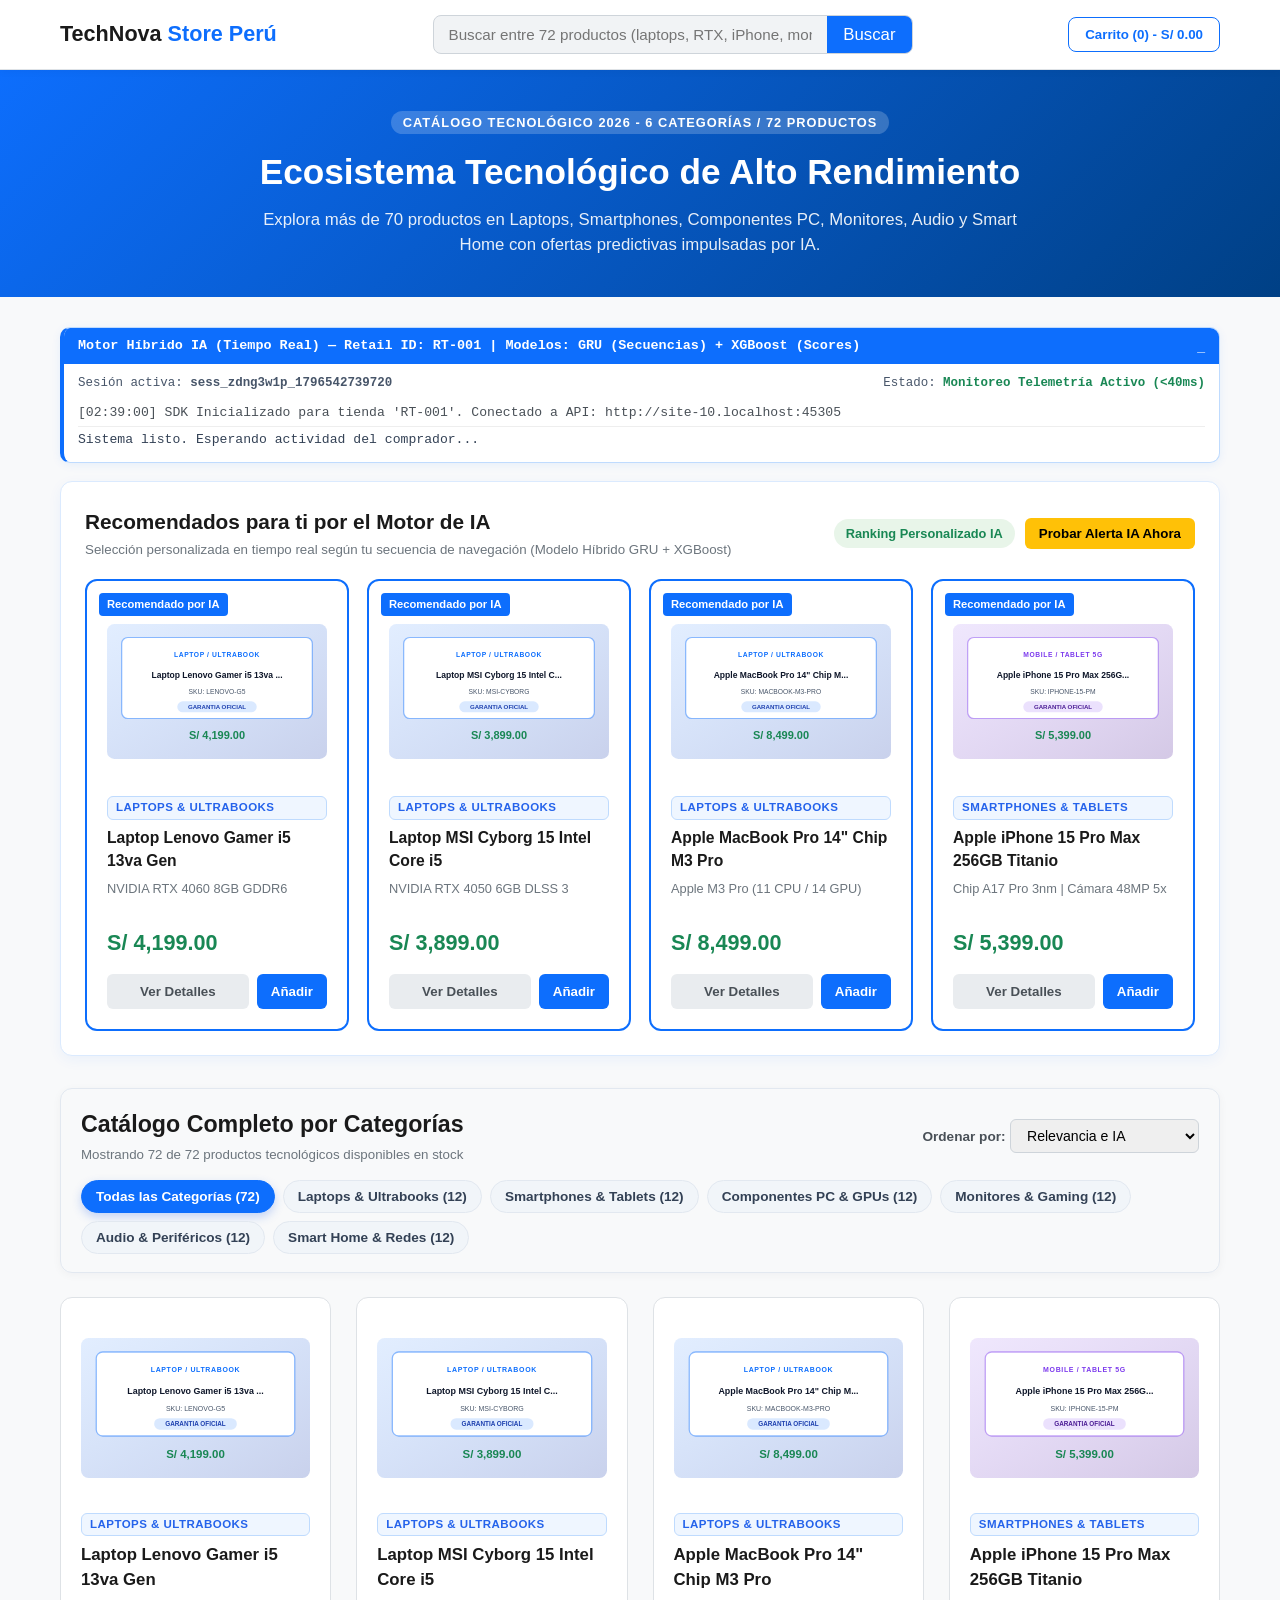
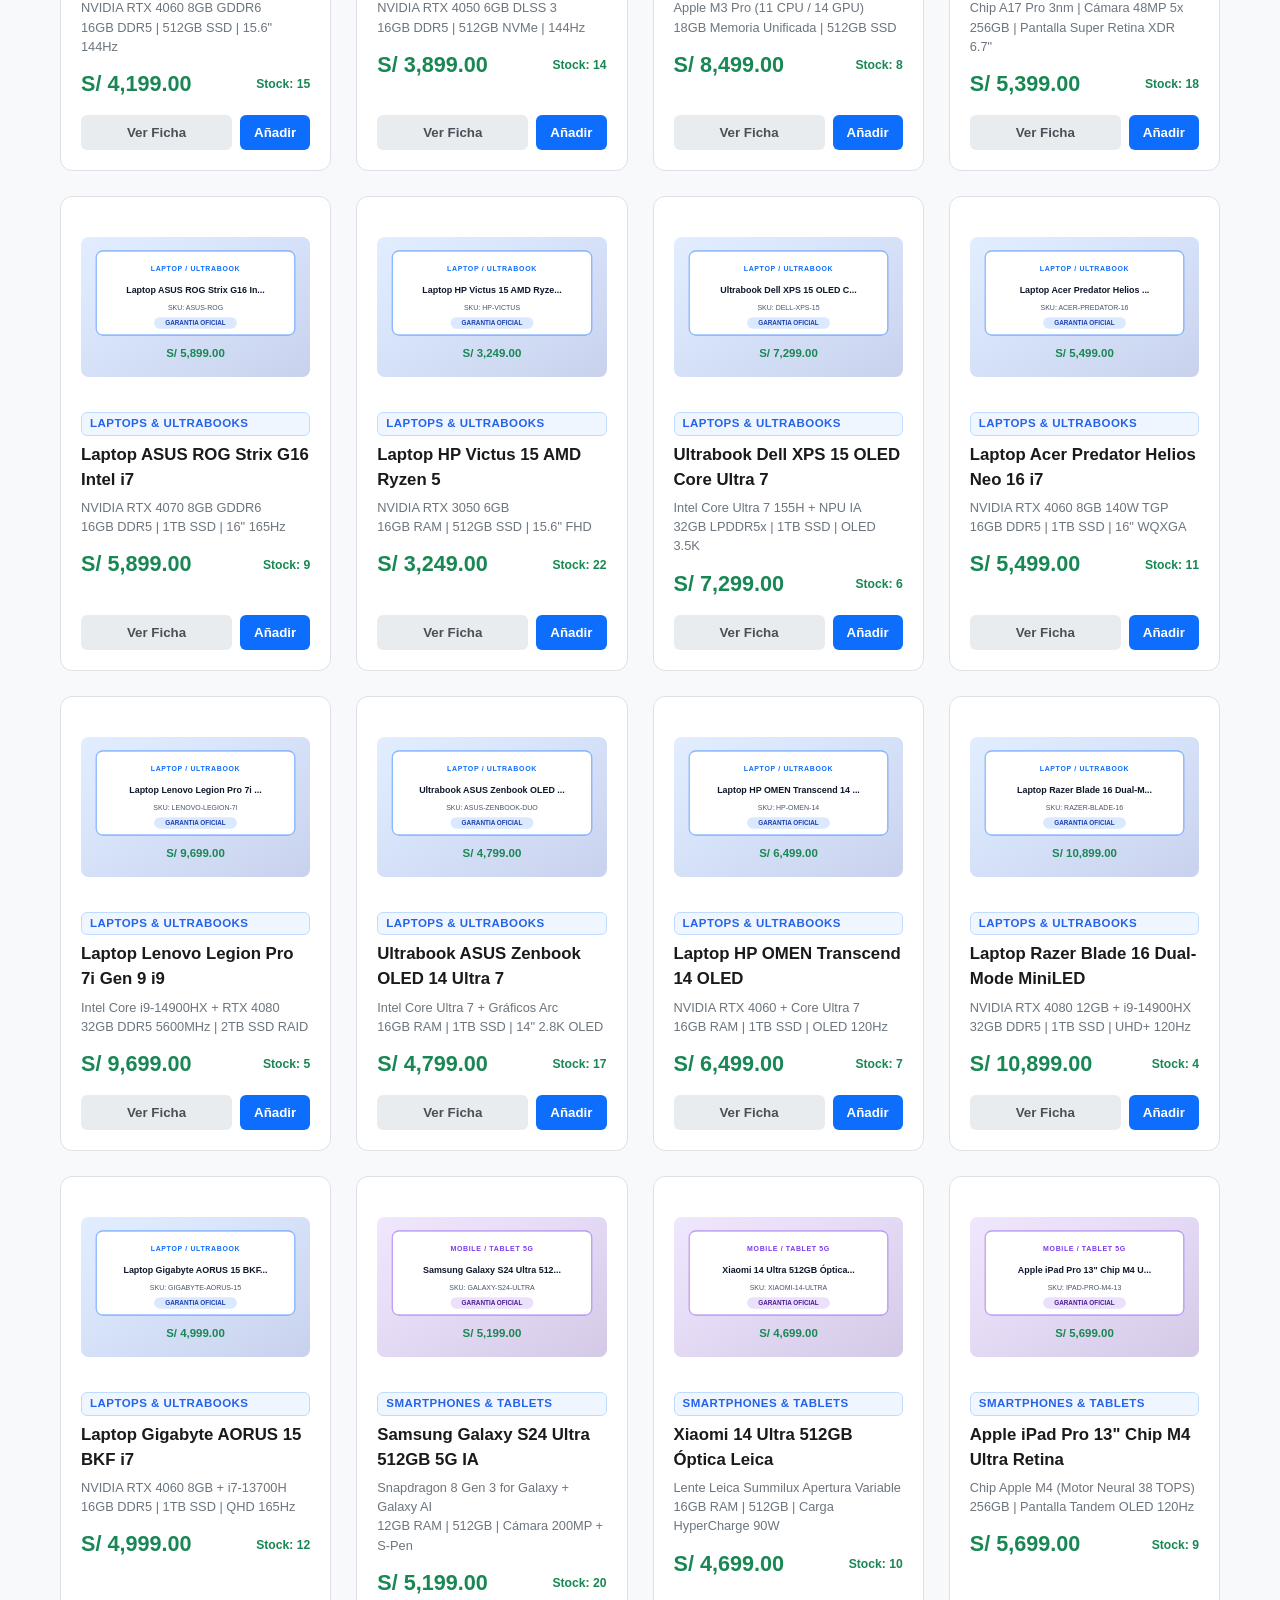
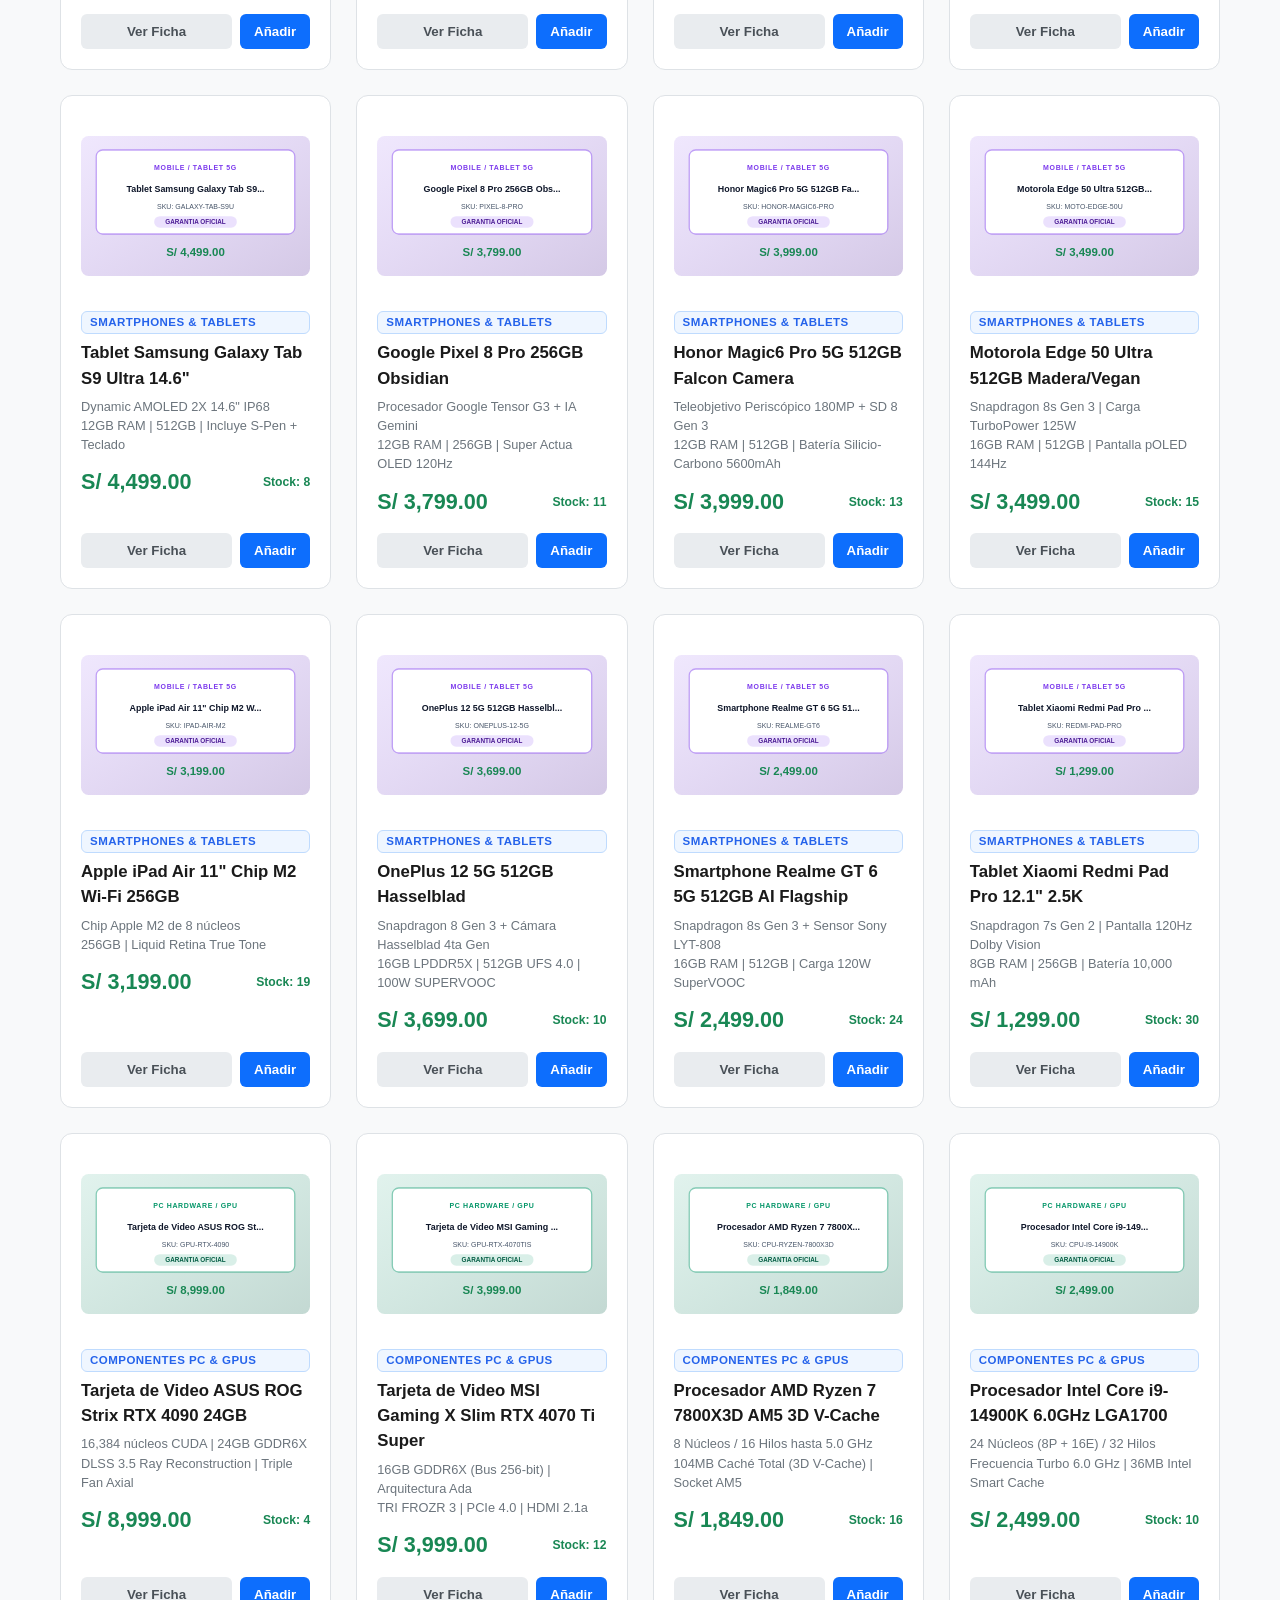
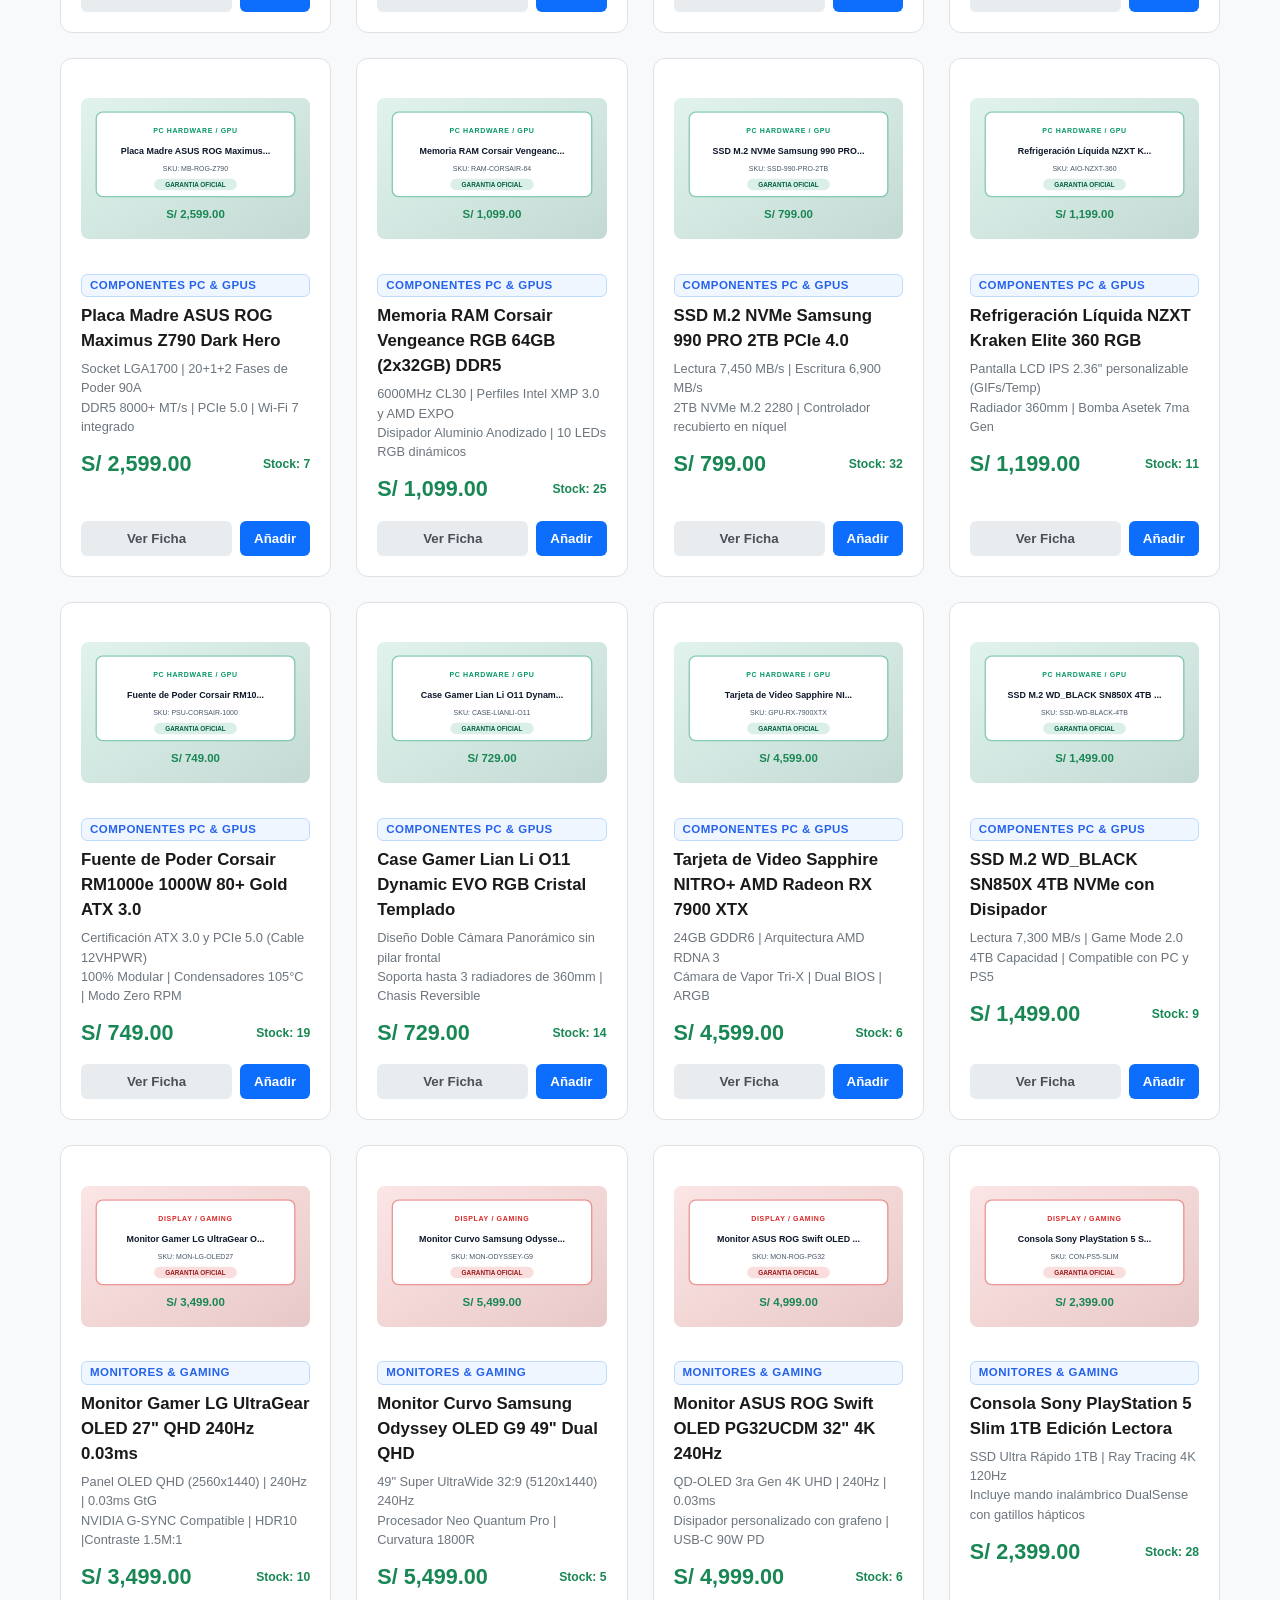
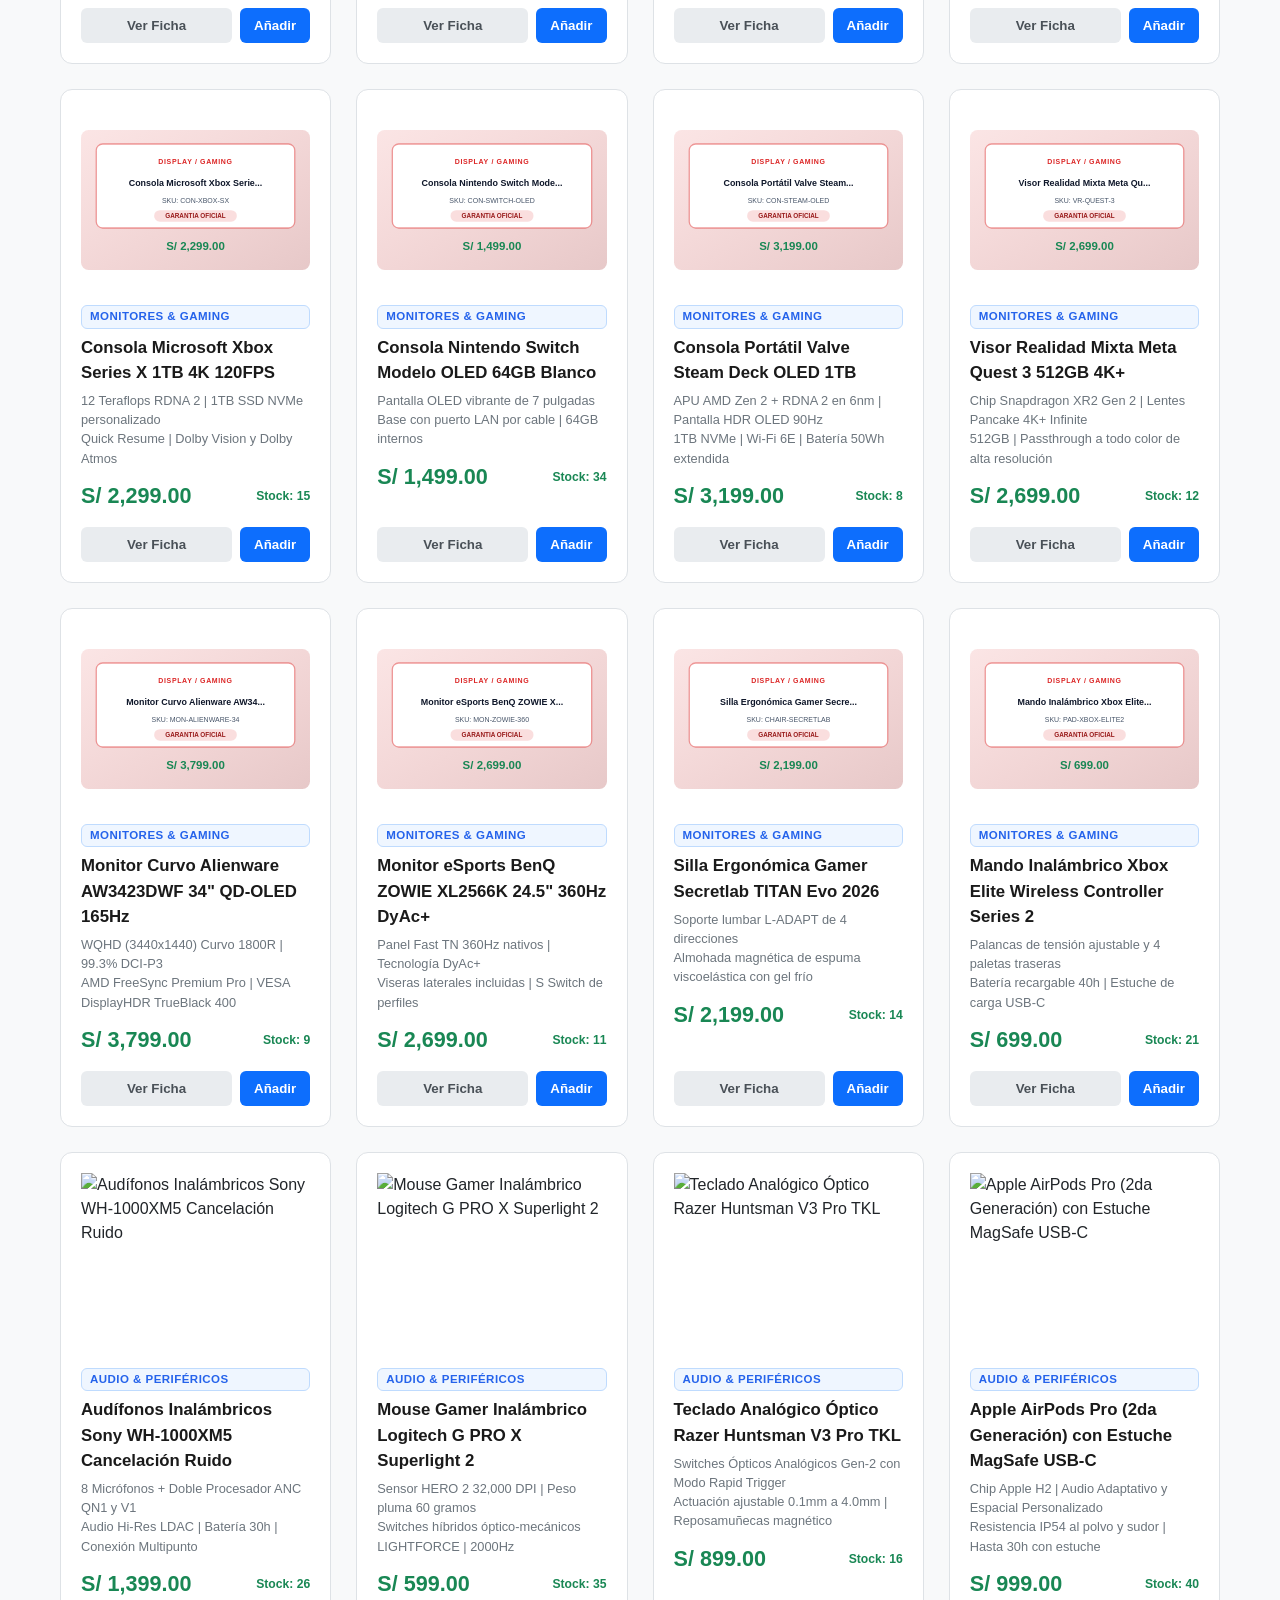
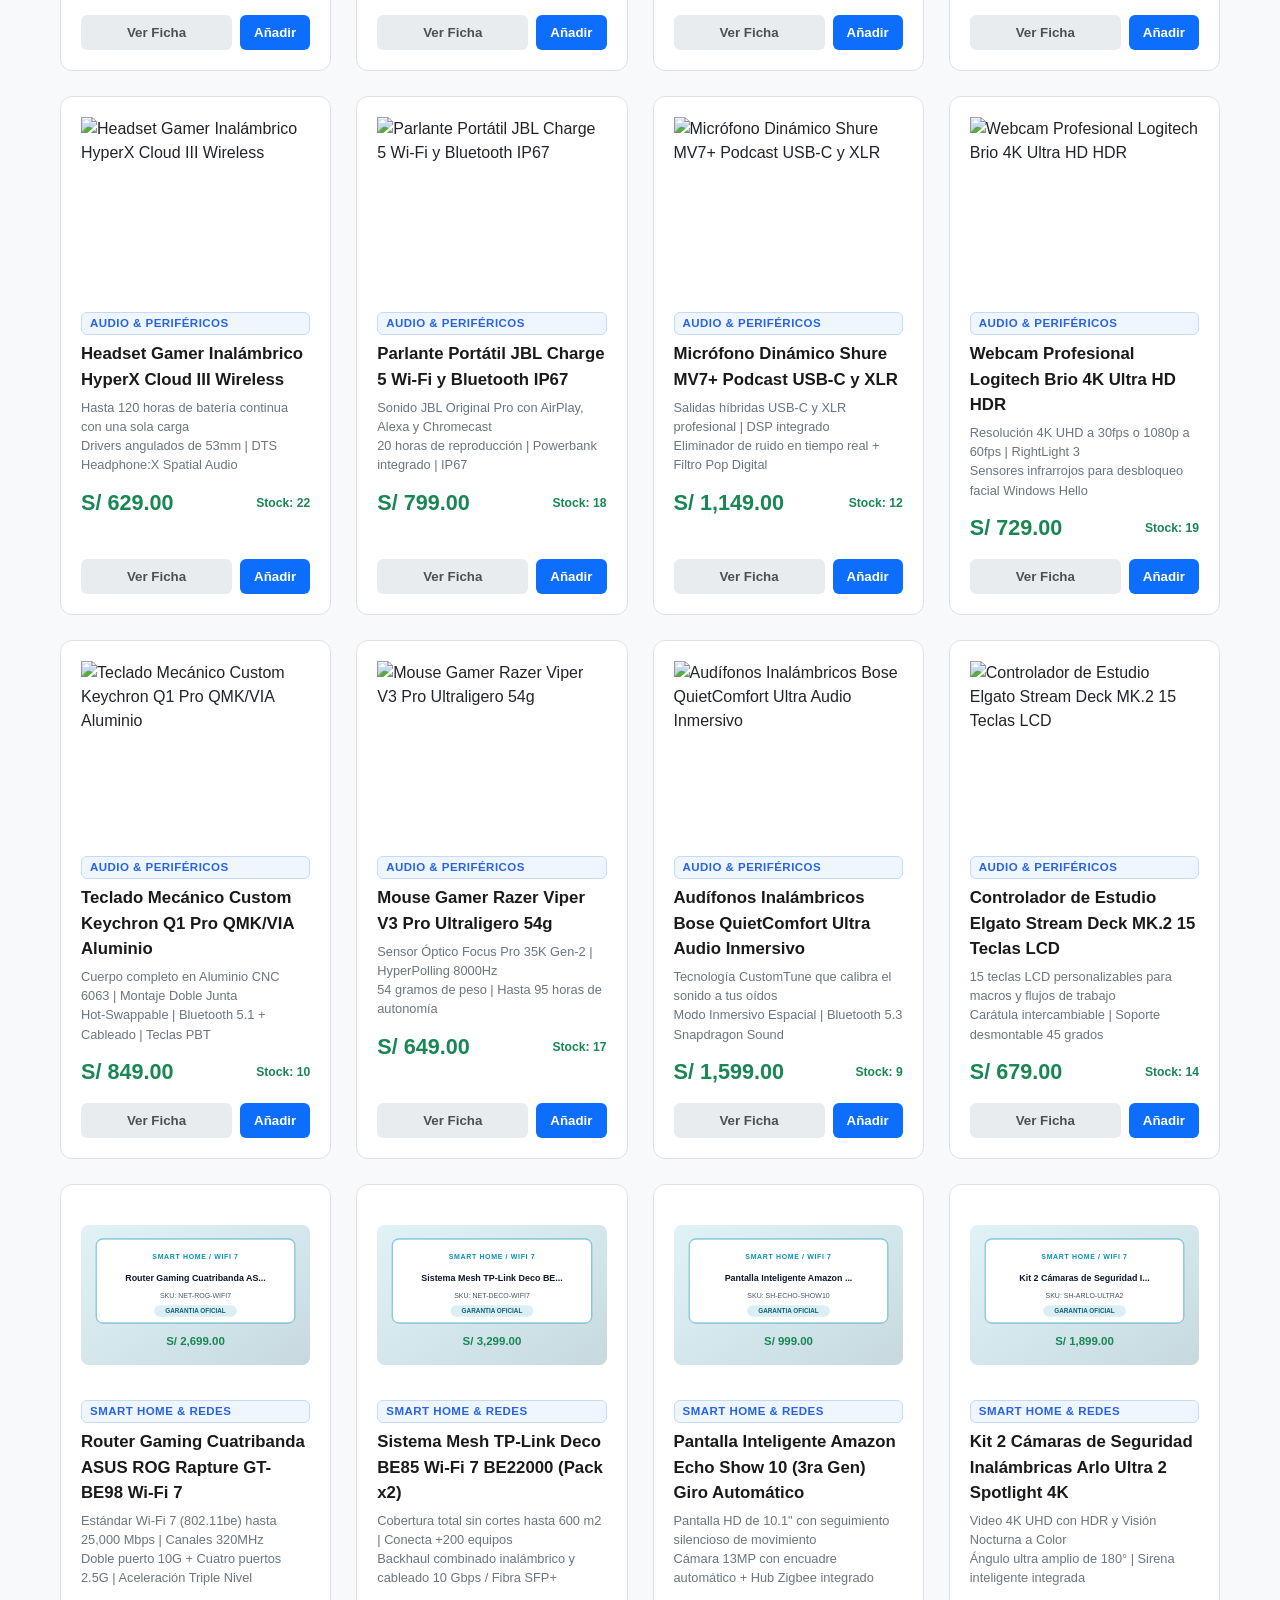
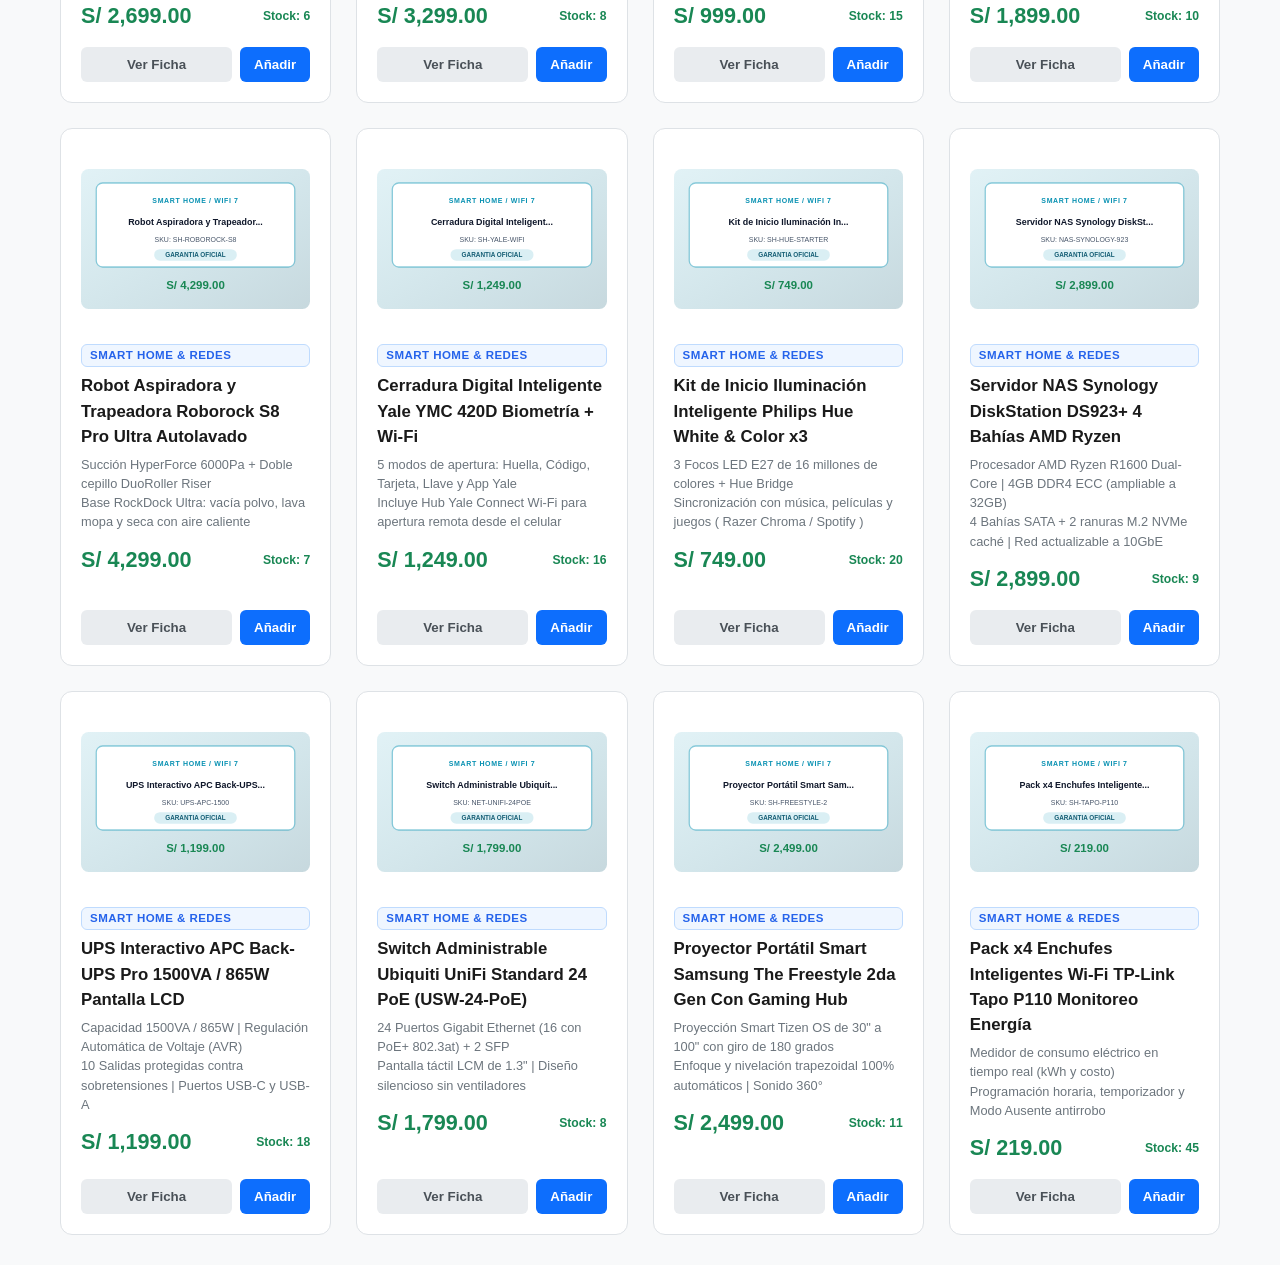
==== commit 8340d0e2: "QA_2_semana13" ====
--- a/tienda_externa/index.html
+++ b/tienda_externa/index.html
@@ -37,6 +37,9 @@
 
   <!-- Contenido Principal -->
   <main class="main-container">
+
+    <!-- Slot dedicado en flujo normal para el HUD del Motor Híbrido IA (0003333: evita superposición con tarjetas) -->
+    <div id="technova-hud-slot" style="margin-bottom: 18px;"></div>
 
     <!-- Bloque de Recomendación Dinámica del Motor IA (HU0038, HU0039 / CP043, CP044) -->
     <div class="recommendations-section" style="margin-bottom: 32px; padding: 24px; background: white; border-radius: 12px; border: 1px solid #dbeafe; box-shadow: 0 4px 14px rgba(13, 110, 253, 0.06);">
@@ -112,7 +115,7 @@
         <div class="detail-right">
           <div style="display: flex; gap: 8px; align-items: center; flex-wrap: wrap; margin-bottom: 6px;">
             <span class="detail-tag" id="detail-category-badge">CATEGORÍA</span>
-            <span class="detail-tag" id="detail-ai-badge" style="background: #dbeafe; color: #1e40af; display: none;">Recomendado por IA</span>
+            <span class="detail-tag" id="detail-ai-badge" style="background: #dbeafe; color: #1e40af; display: none;">Destacado Top IA</span>
             <span style="font-size: 0.78rem; color: #6c757d;" id="detail-sku-label">SKU: LENOVO-G5</span>
           </div>
           <h2 id="detail-title">Laptop Lenovo Gamer i5 13va Gen</h2>
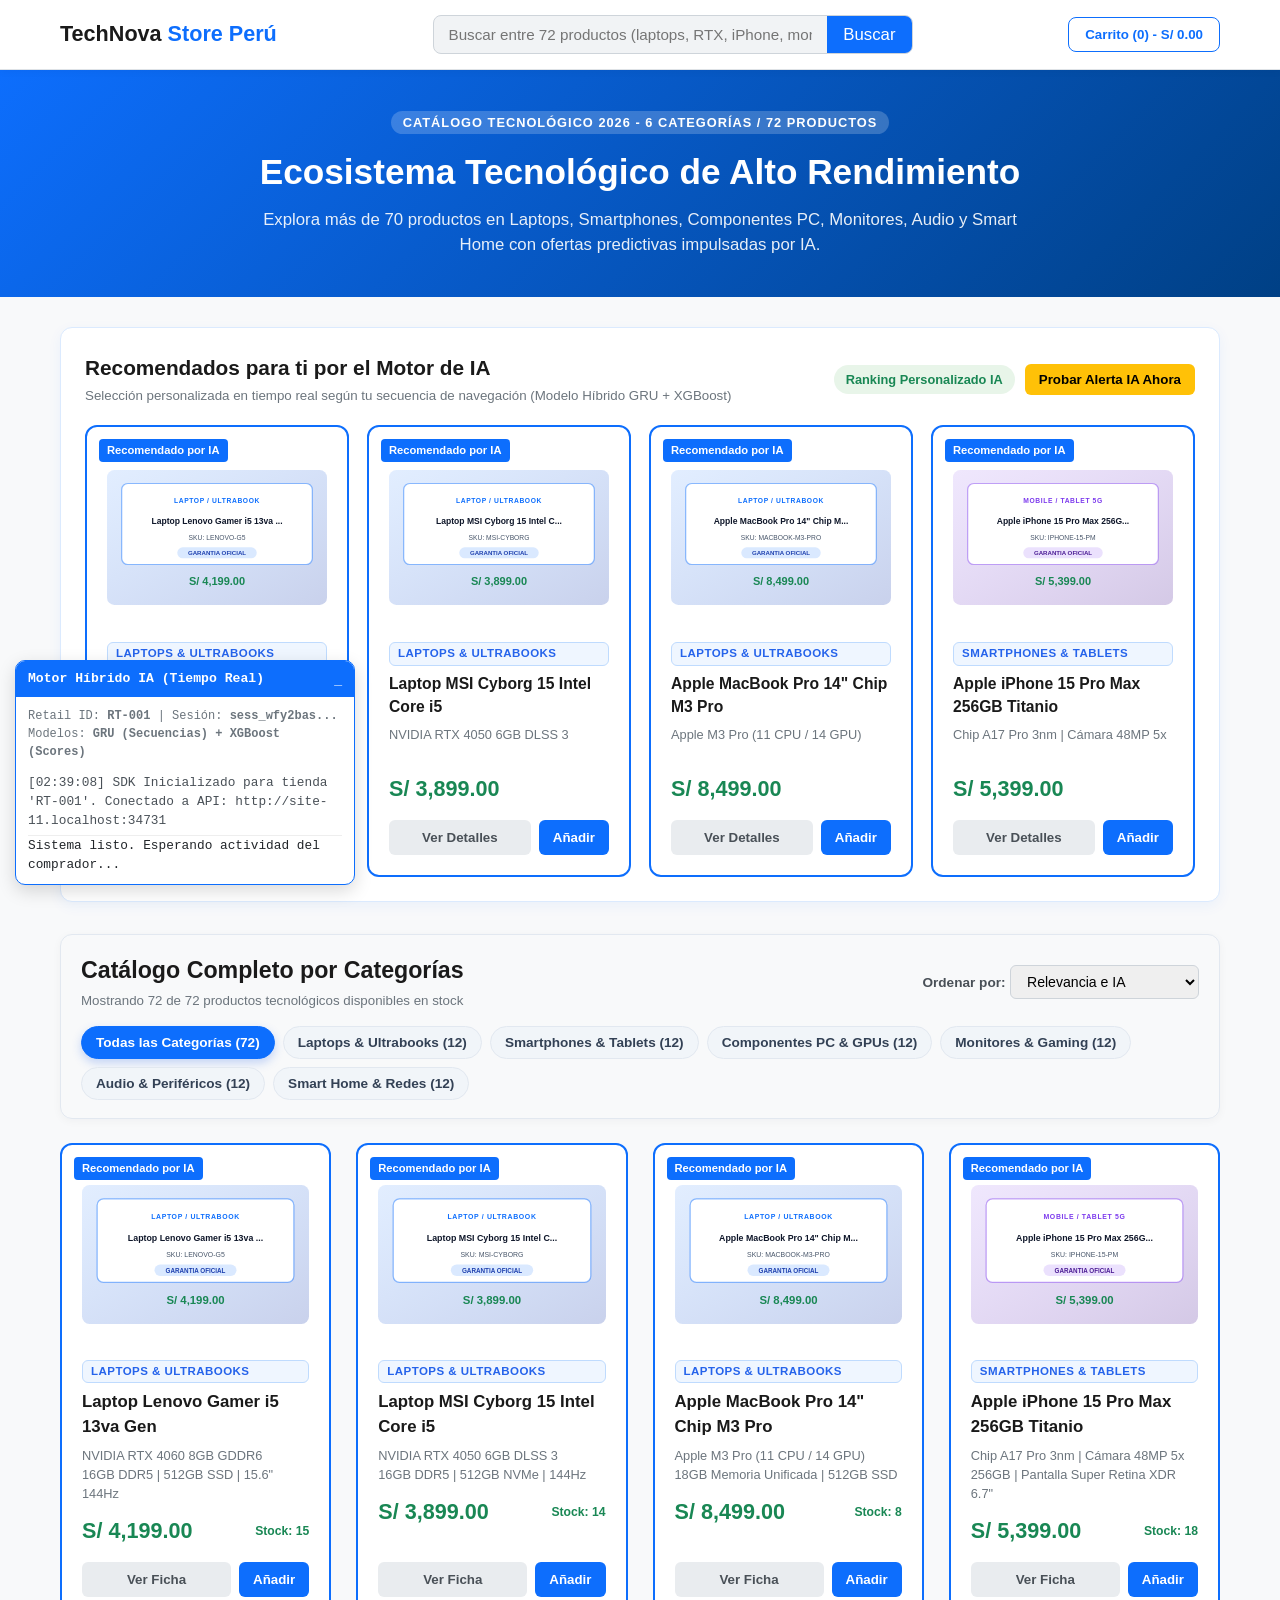
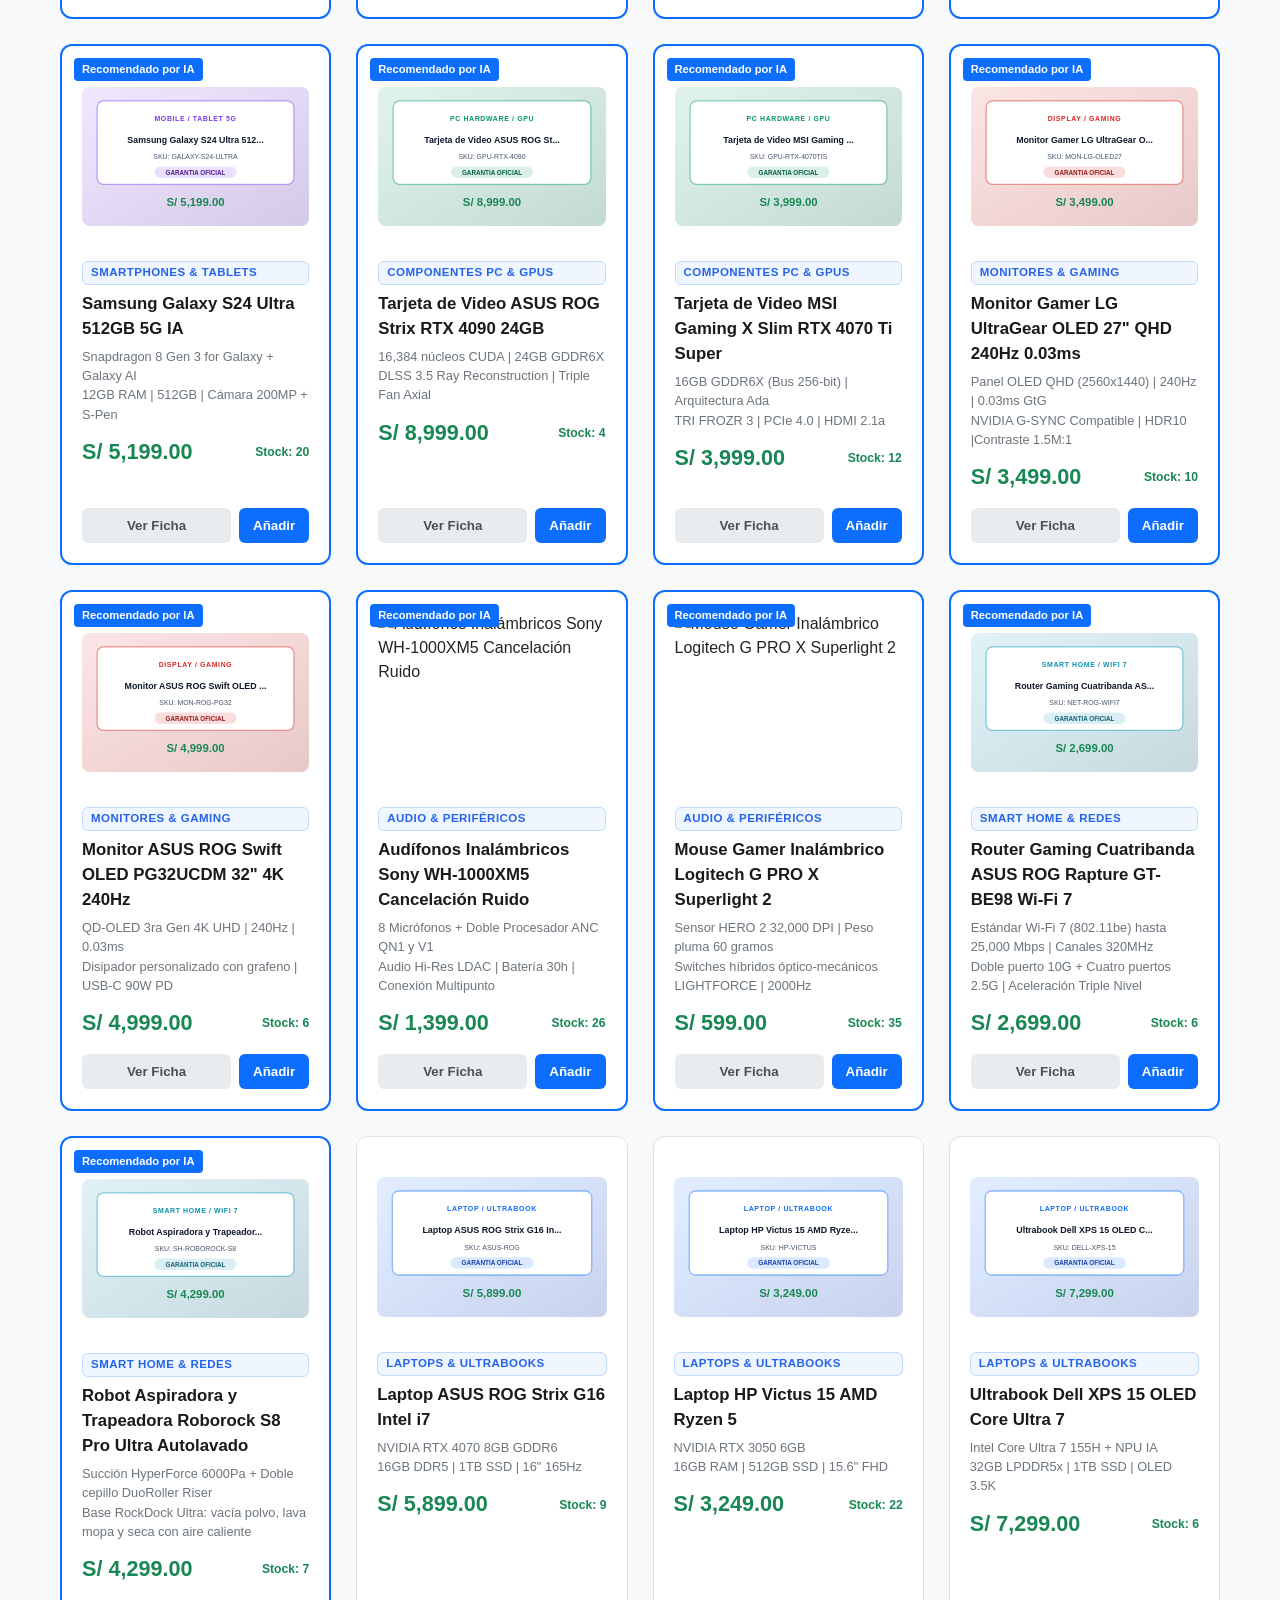
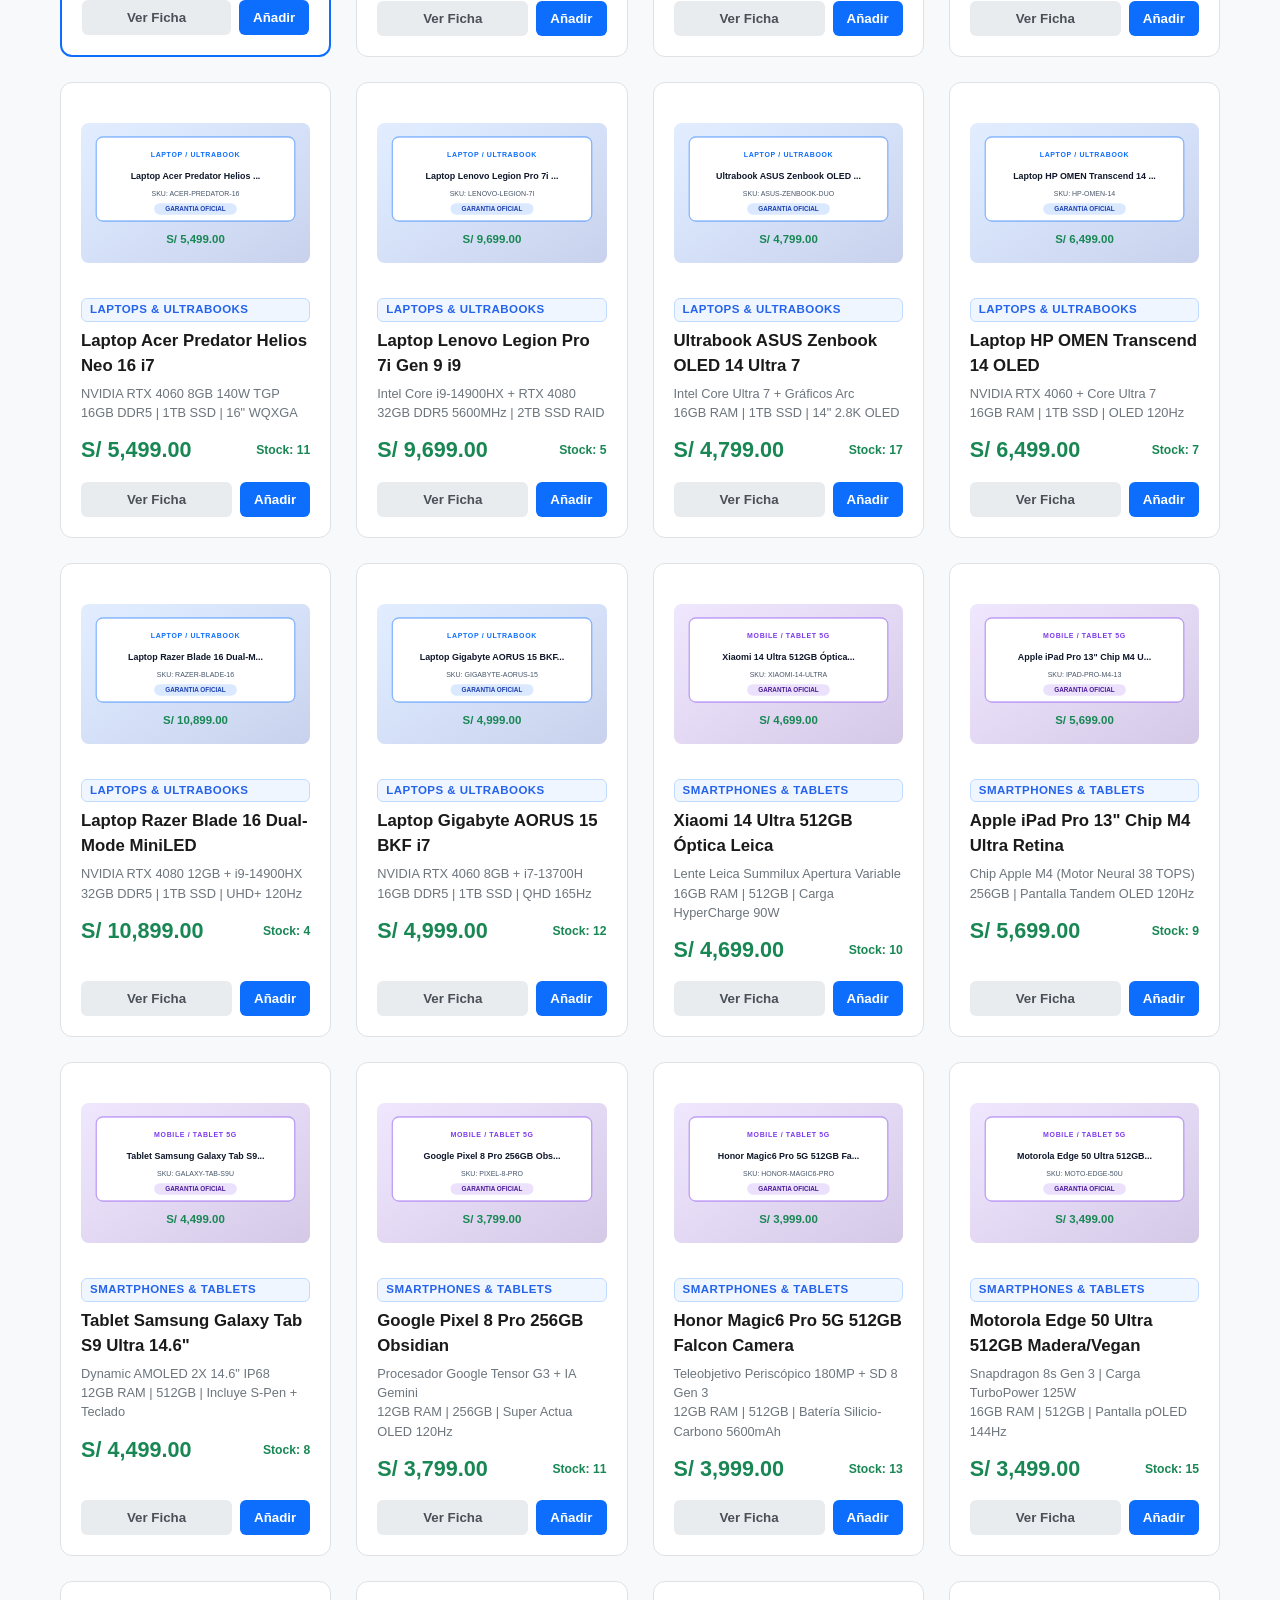
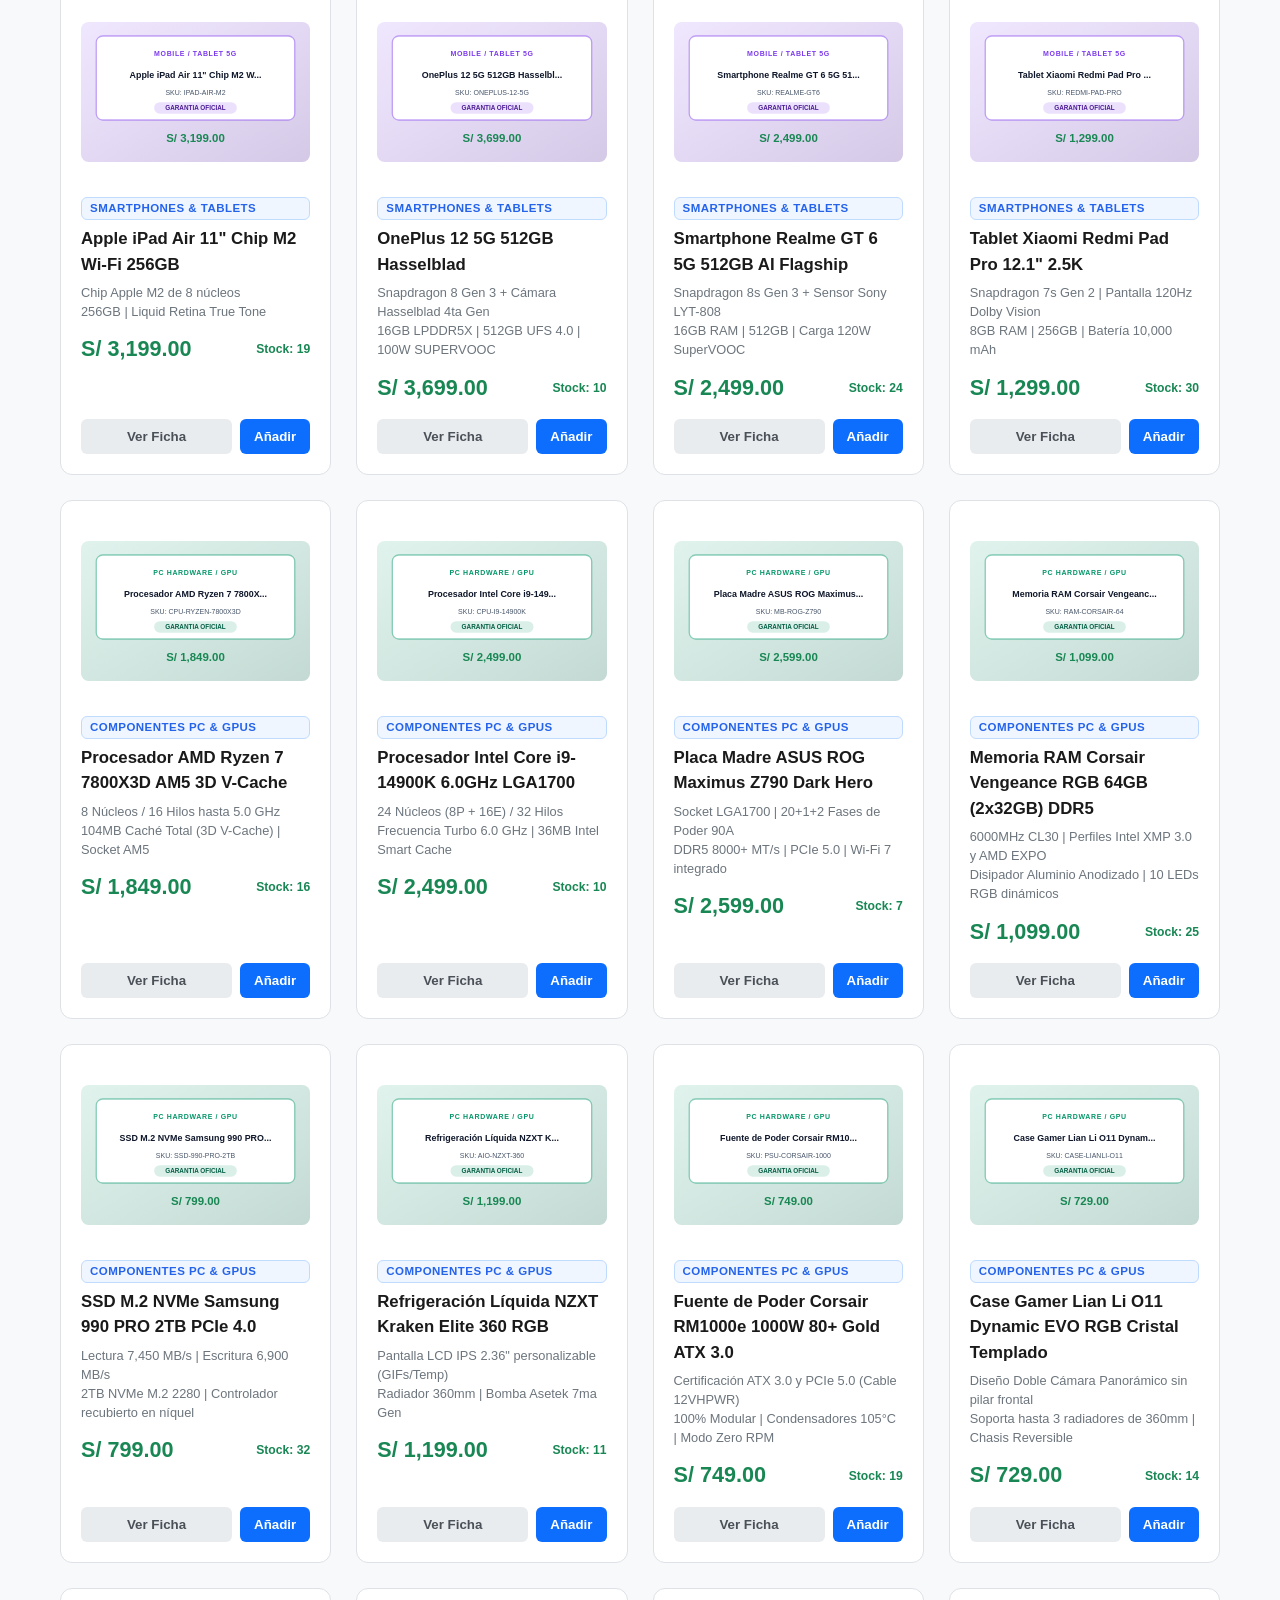
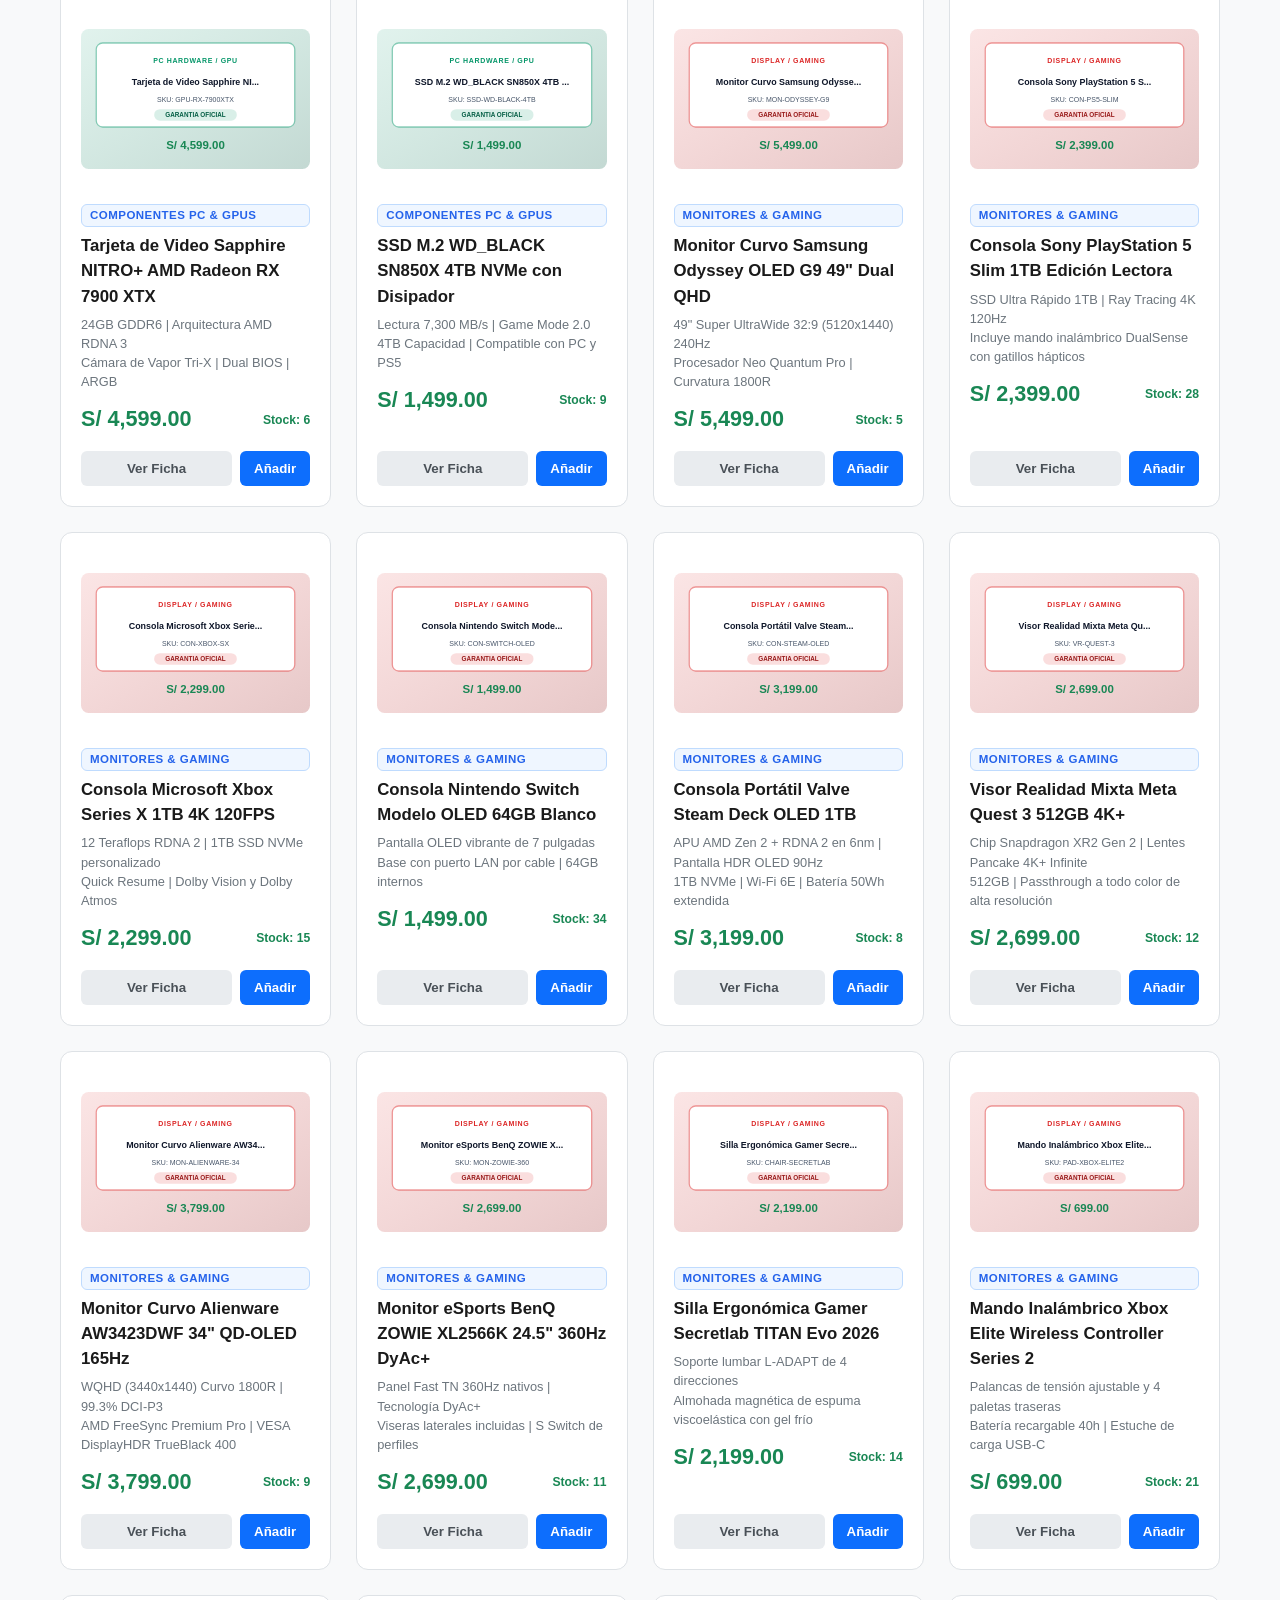
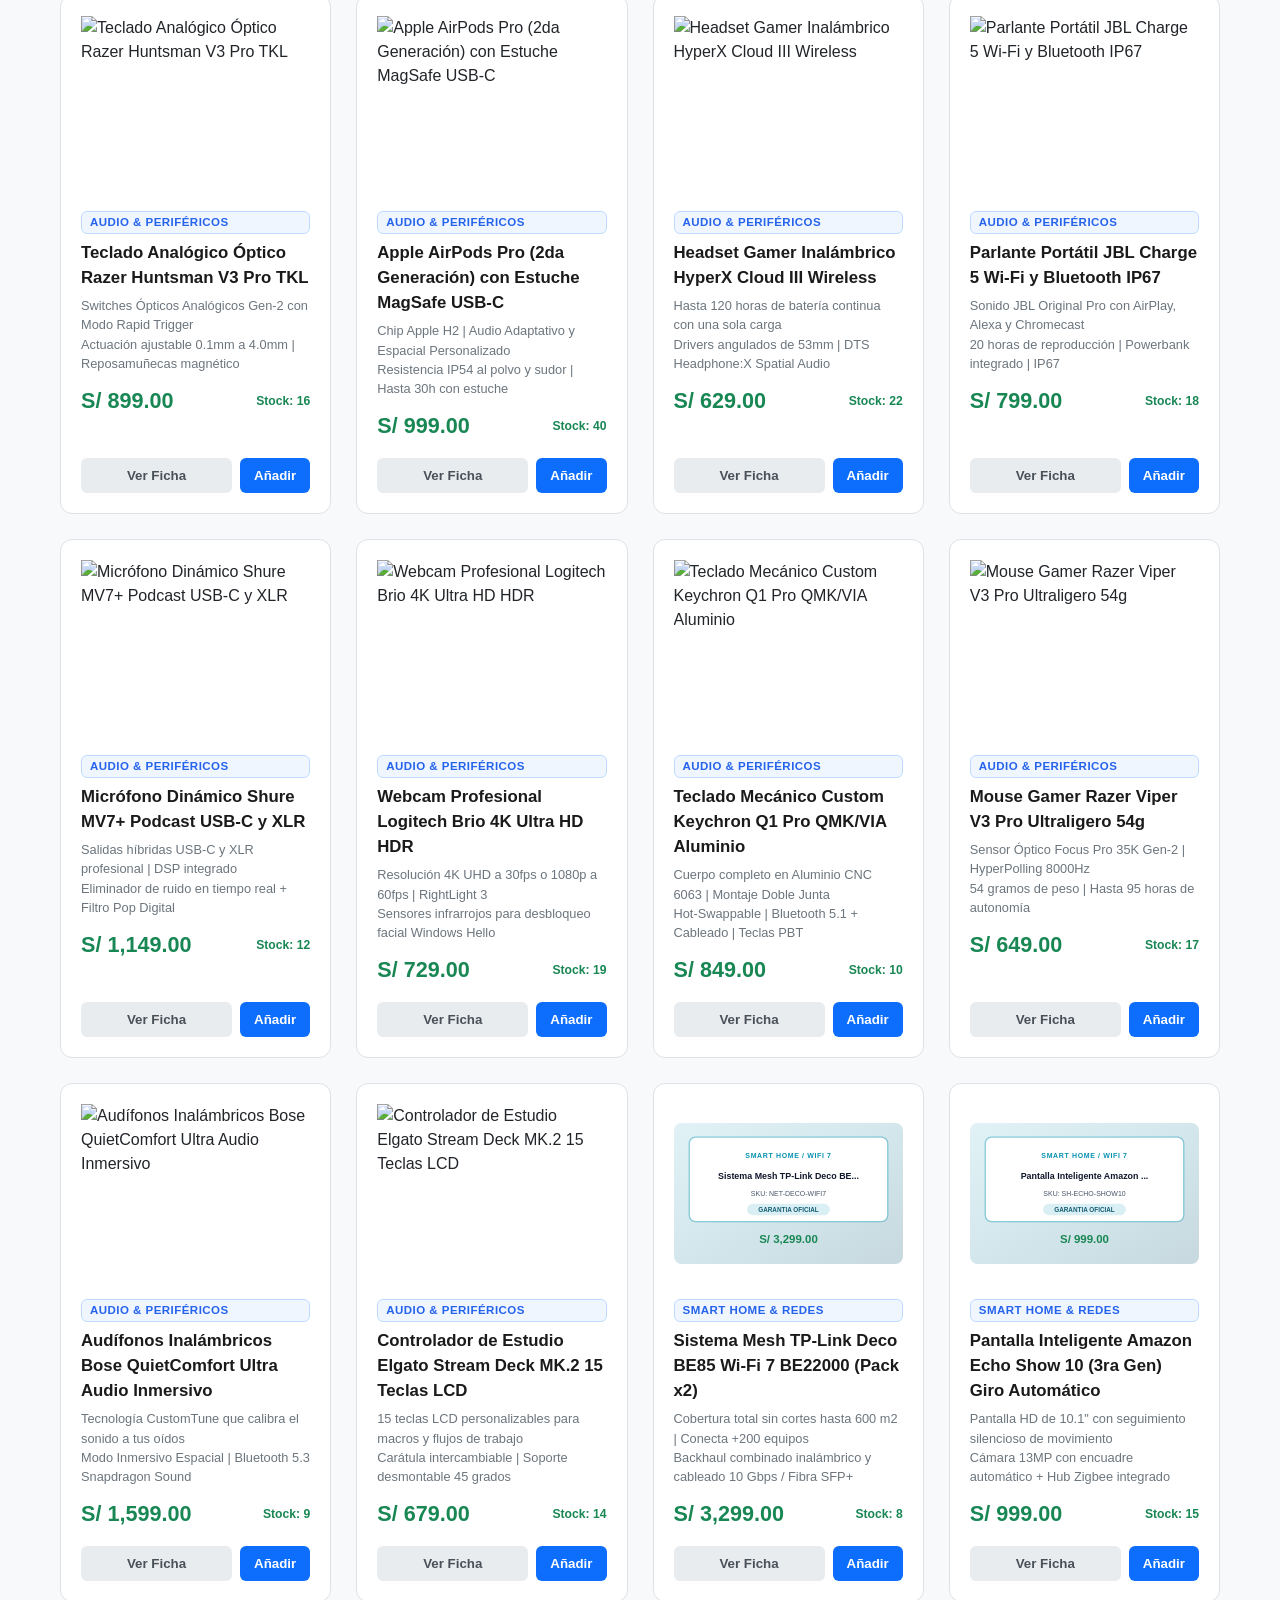
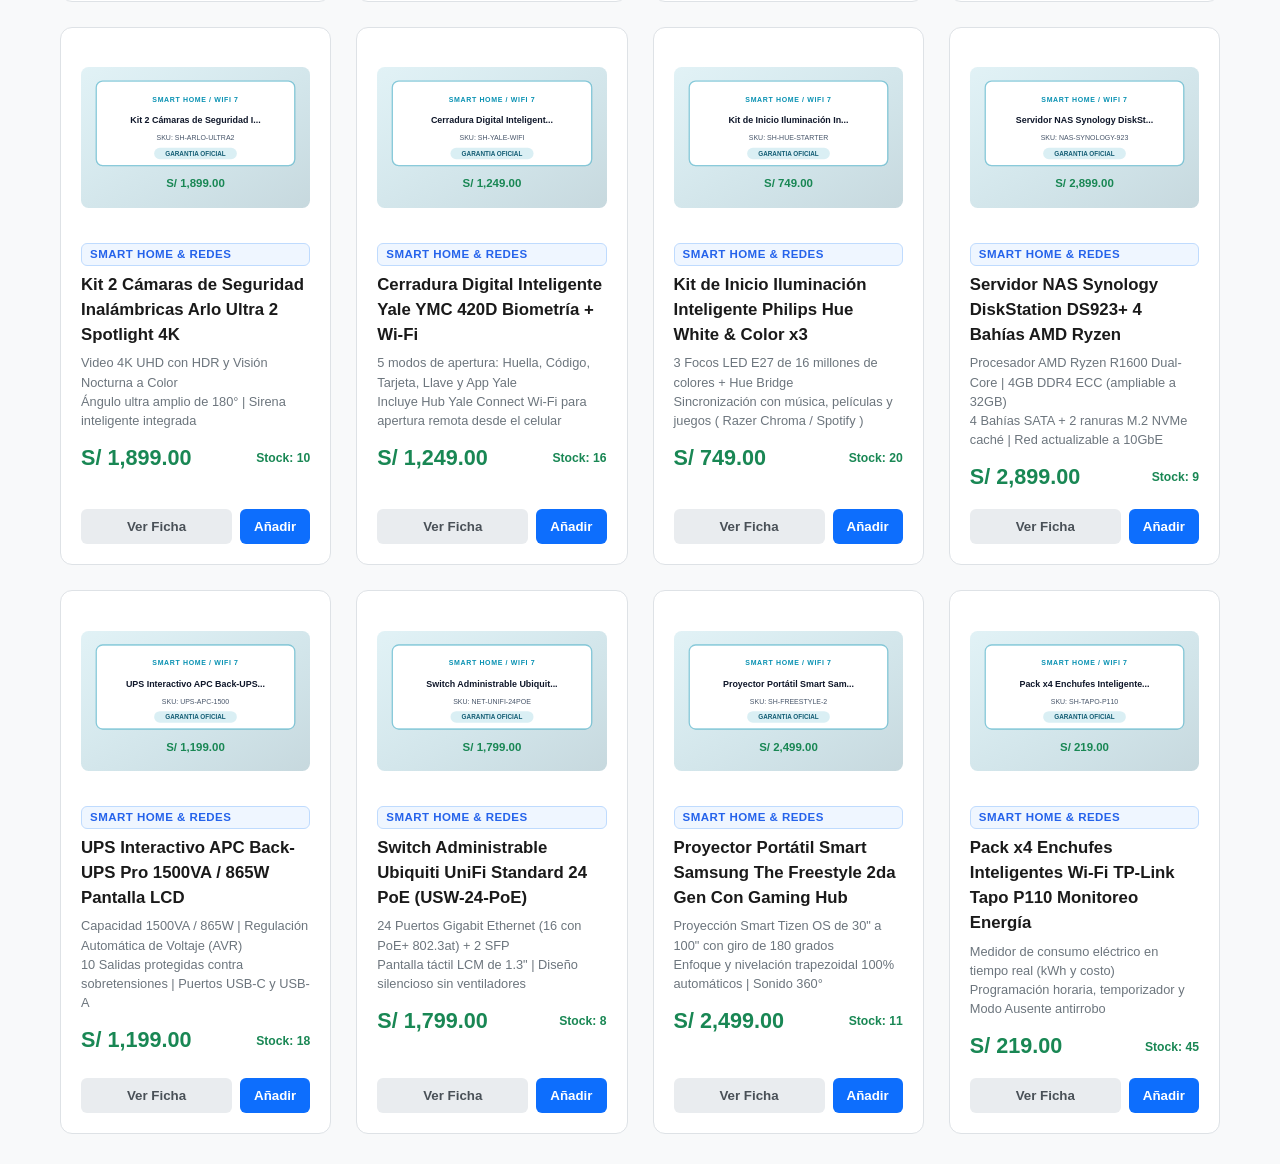
==== commit 95f479f5: "Revert "QA_2_semana13" This reverts commit 8340d0e268b0d29f5f12784e3c397cec25c136a8." ====
--- a/tienda_externa/index.html
+++ b/tienda_externa/index.html
@@ -37,9 +37,6 @@
 
   <!-- Contenido Principal -->
   <main class="main-container">
-
-    <!-- Slot dedicado en flujo normal para el HUD del Motor Híbrido IA (0003333: evita superposición con tarjetas) -->
-    <div id="technova-hud-slot" style="margin-bottom: 18px;"></div>
 
     <!-- Bloque de Recomendación Dinámica del Motor IA (HU0038, HU0039 / CP043, CP044) -->
     <div class="recommendations-section" style="margin-bottom: 32px; padding: 24px; background: white; border-radius: 12px; border: 1px solid #dbeafe; box-shadow: 0 4px 14px rgba(13, 110, 253, 0.06);">
@@ -115,7 +112,7 @@
         <div class="detail-right">
           <div style="display: flex; gap: 8px; align-items: center; flex-wrap: wrap; margin-bottom: 6px;">
             <span class="detail-tag" id="detail-category-badge">CATEGORÍA</span>
-            <span class="detail-tag" id="detail-ai-badge" style="background: #dbeafe; color: #1e40af; display: none;">Destacado Top IA</span>
+            <span class="detail-tag" id="detail-ai-badge" style="background: #dbeafe; color: #1e40af; display: none;">Recomendado por IA</span>
             <span style="font-size: 0.78rem; color: #6c757d;" id="detail-sku-label">SKU: LENOVO-G5</span>
           </div>
           <h2 id="detail-title">Laptop Lenovo Gamer i5 13va Gen</h2>
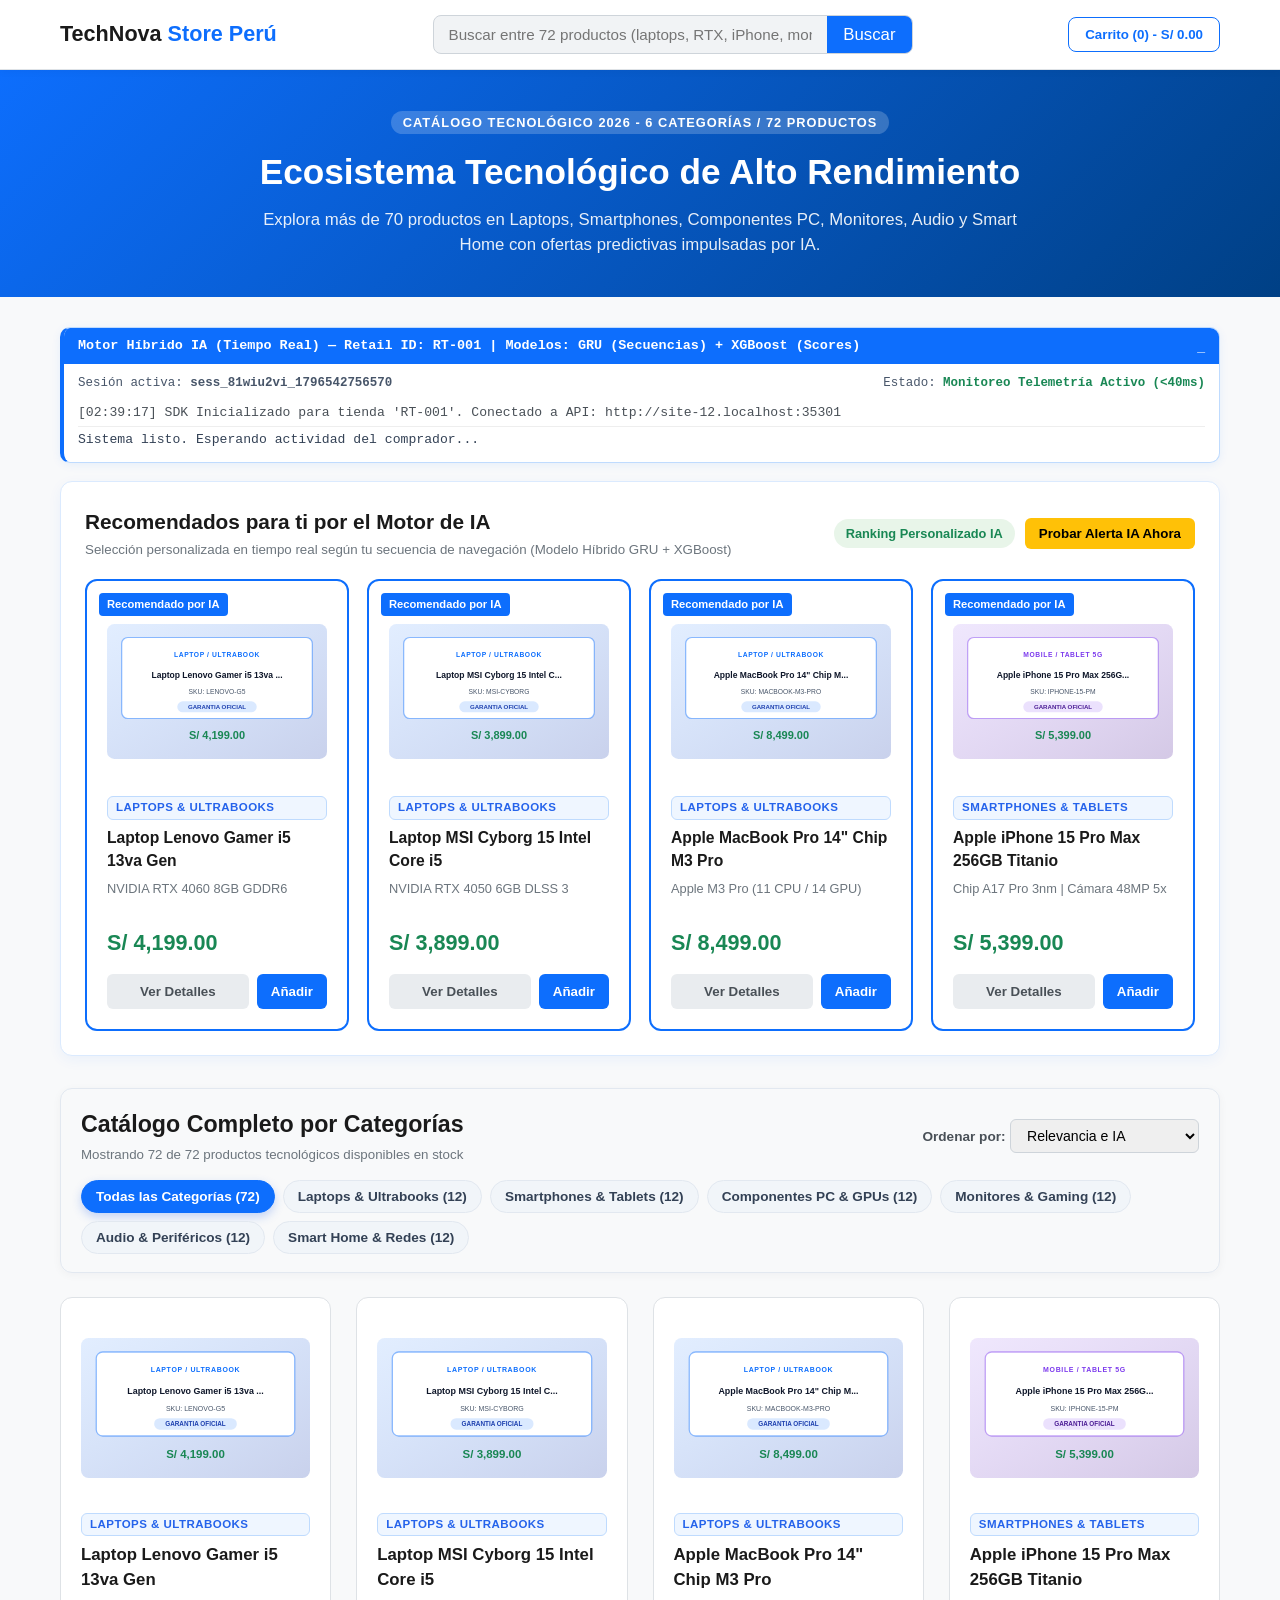
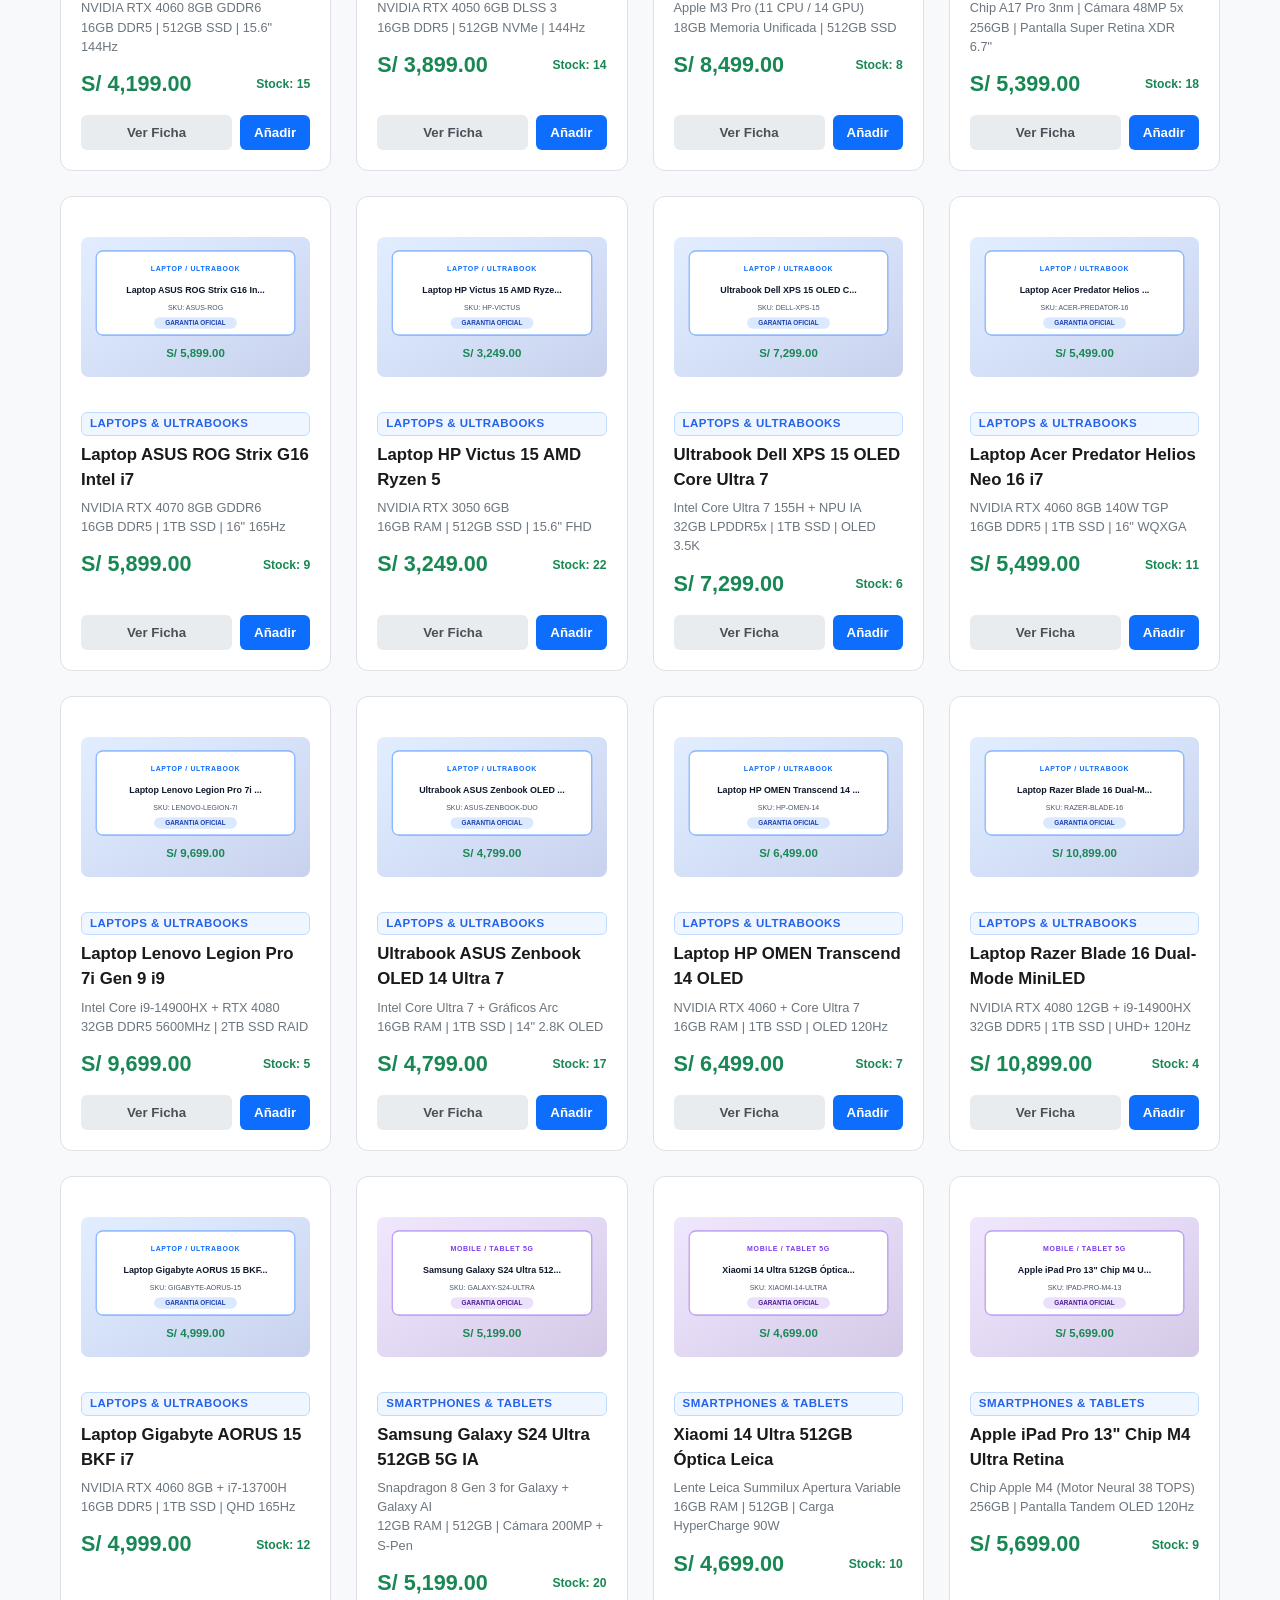
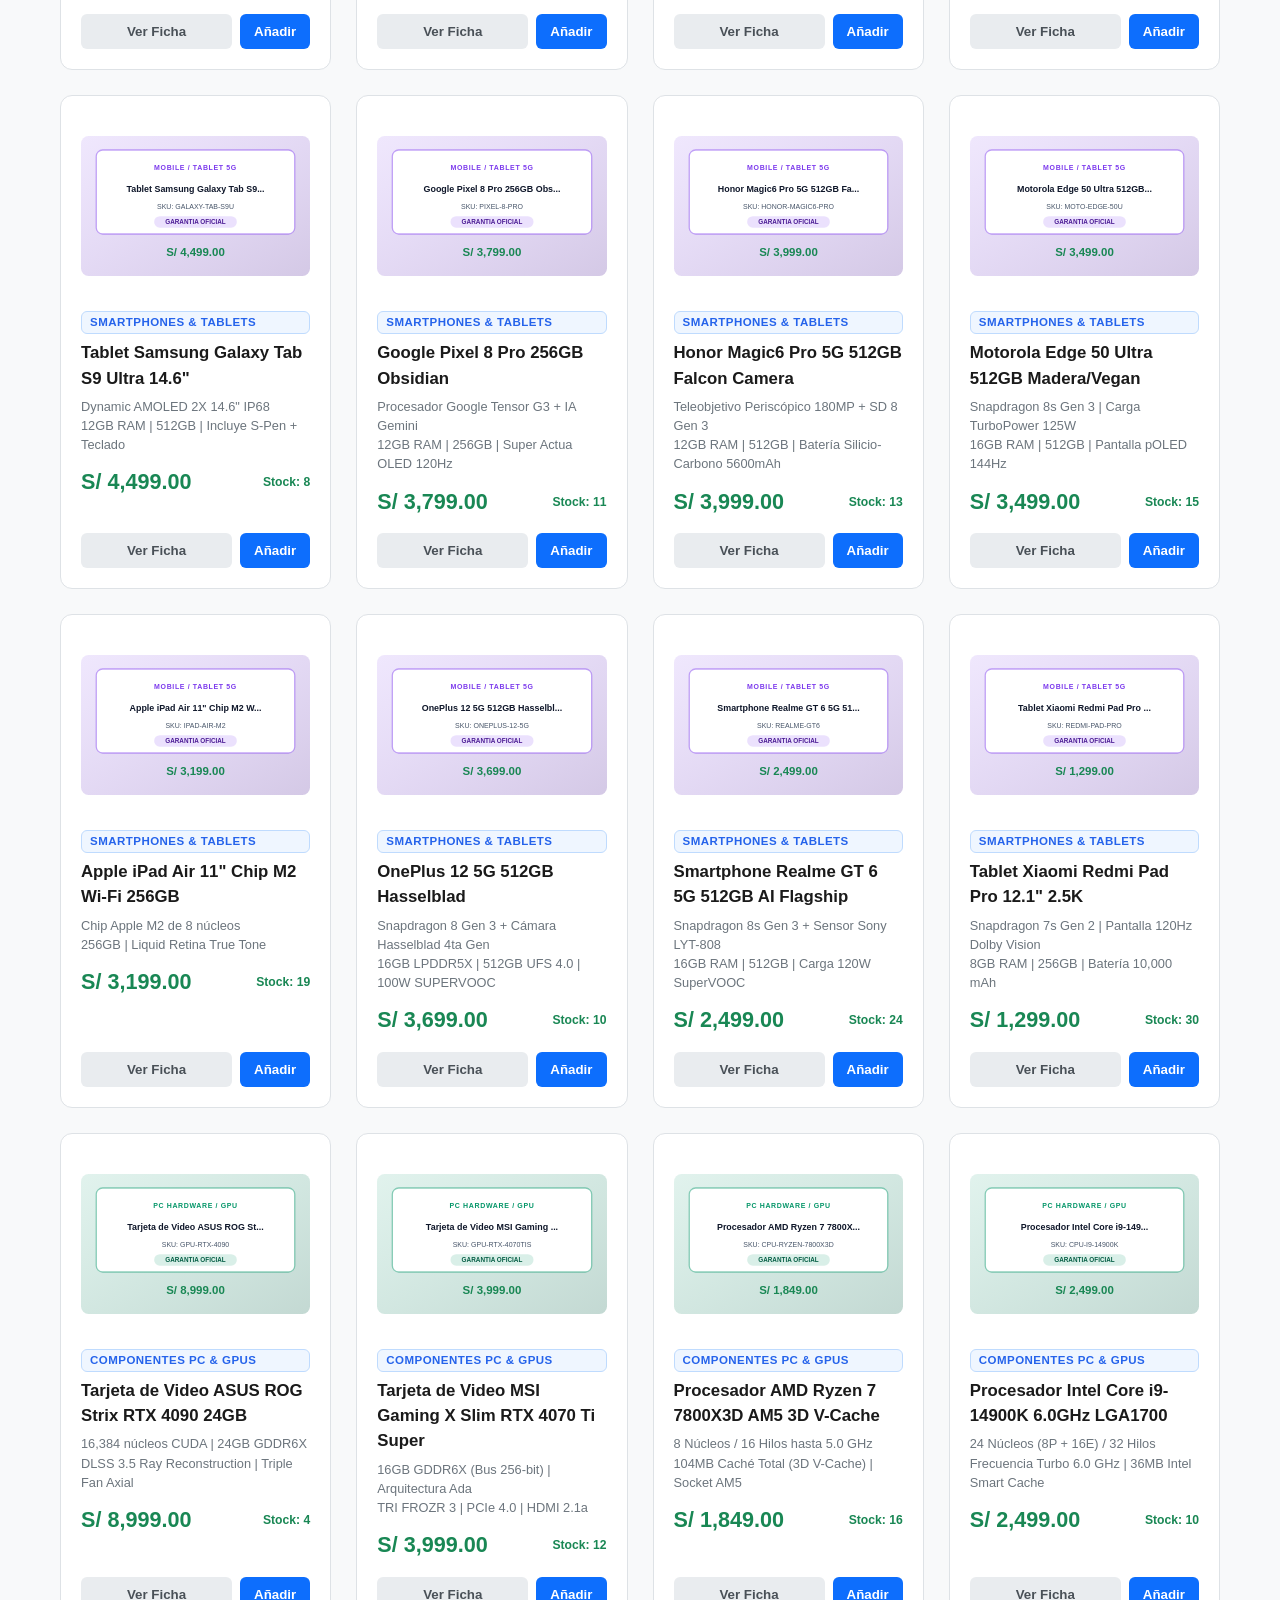
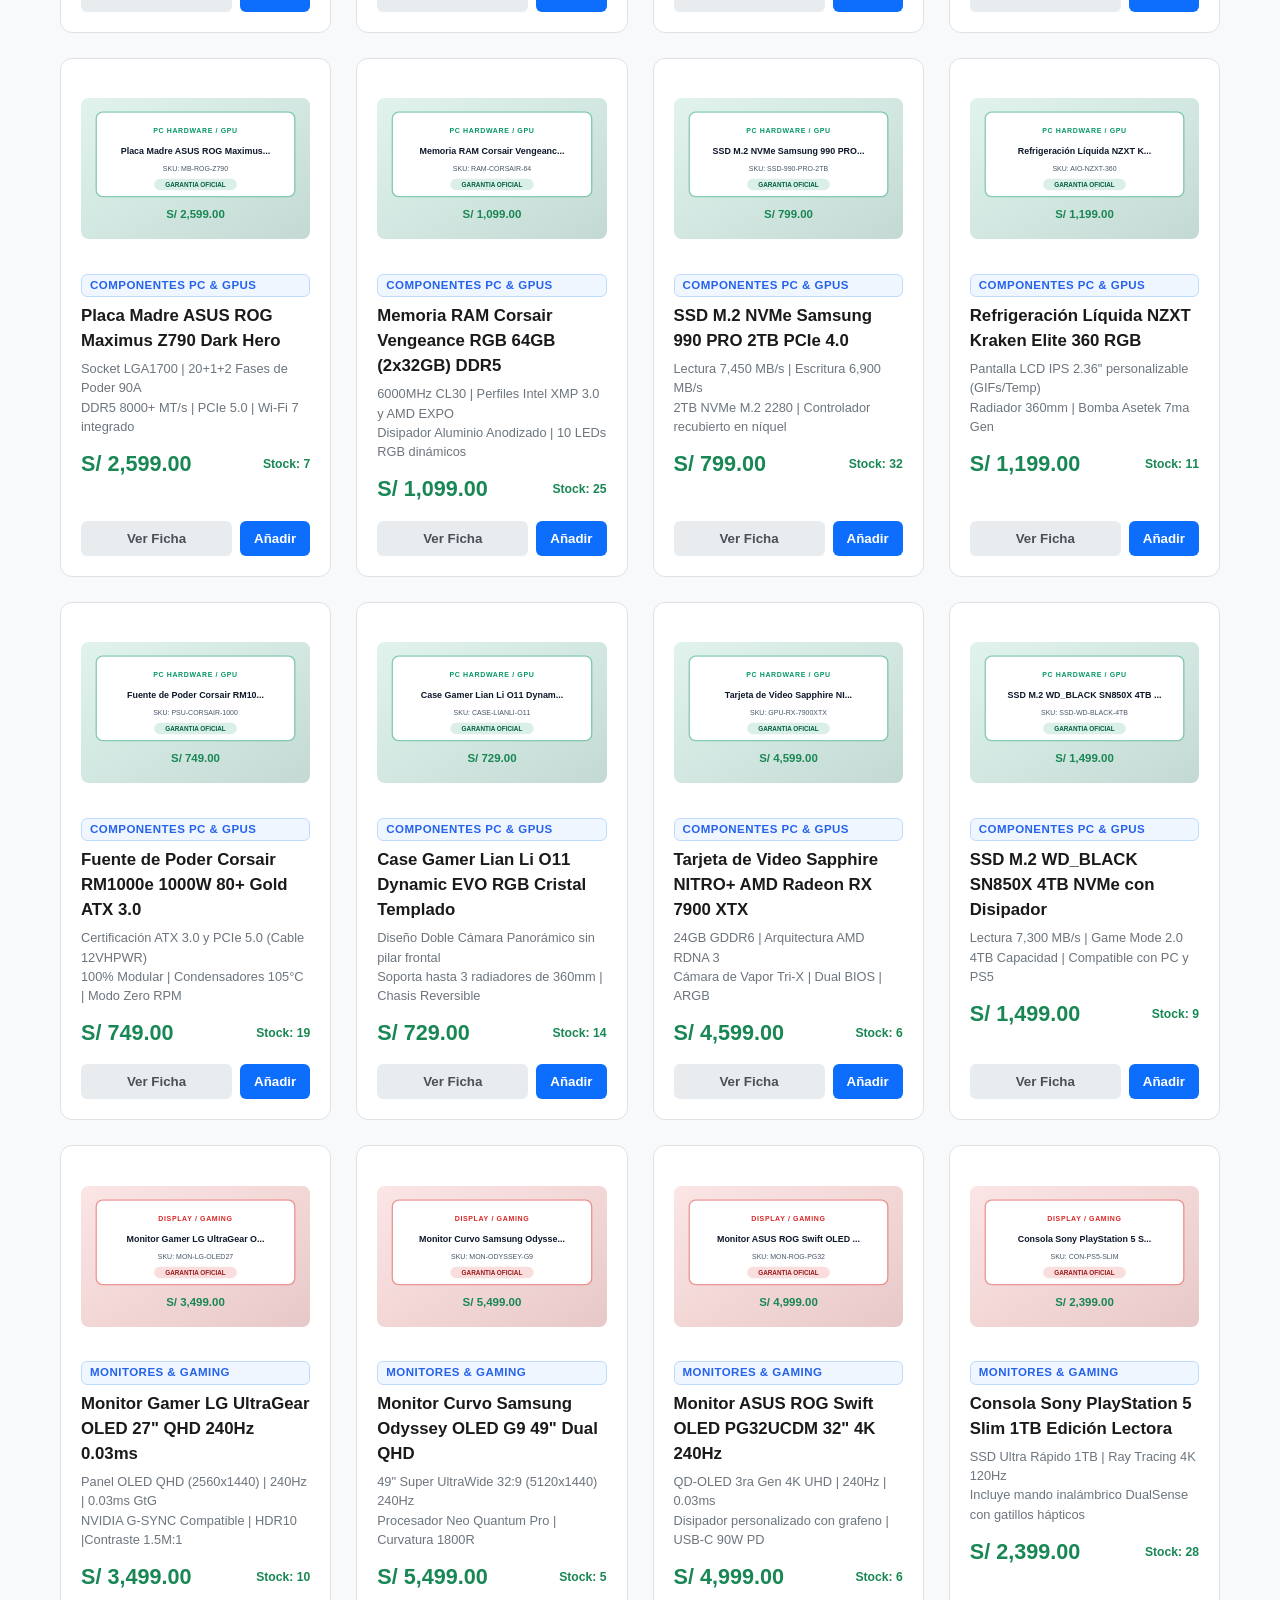
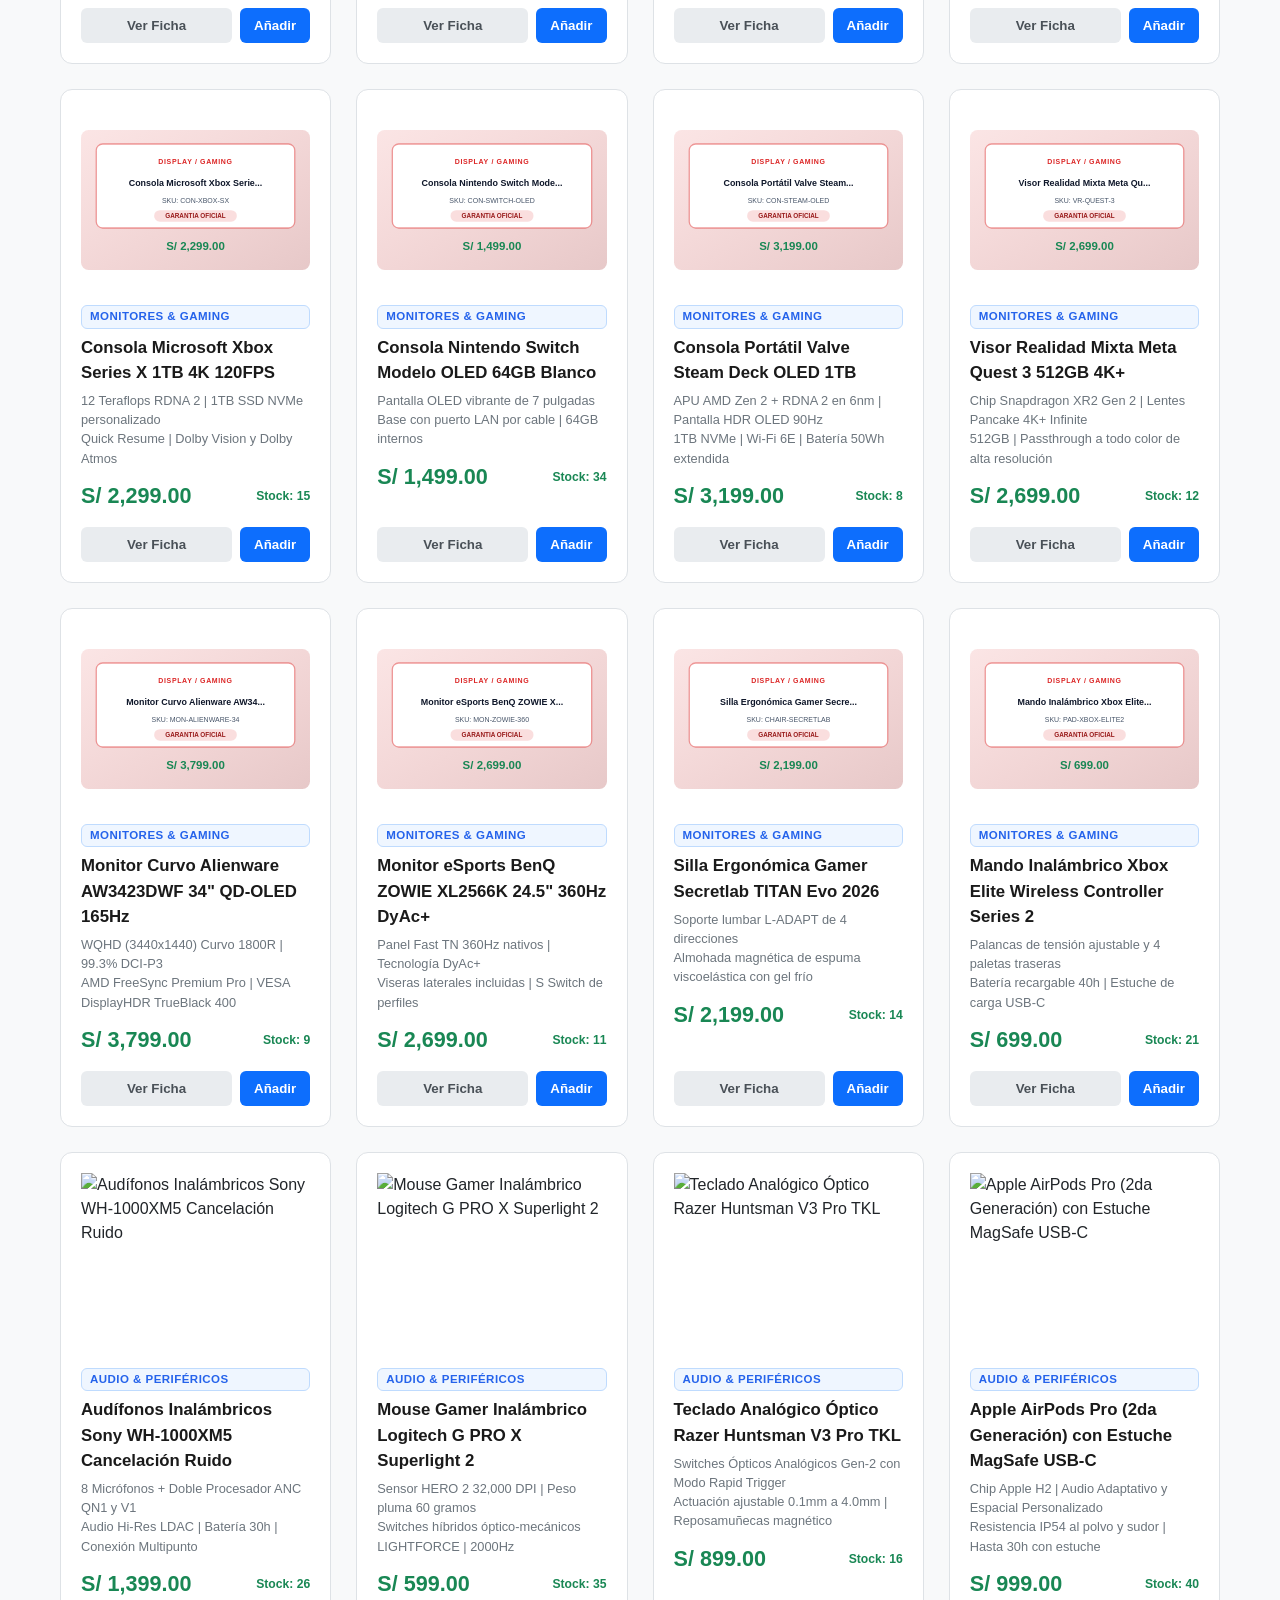
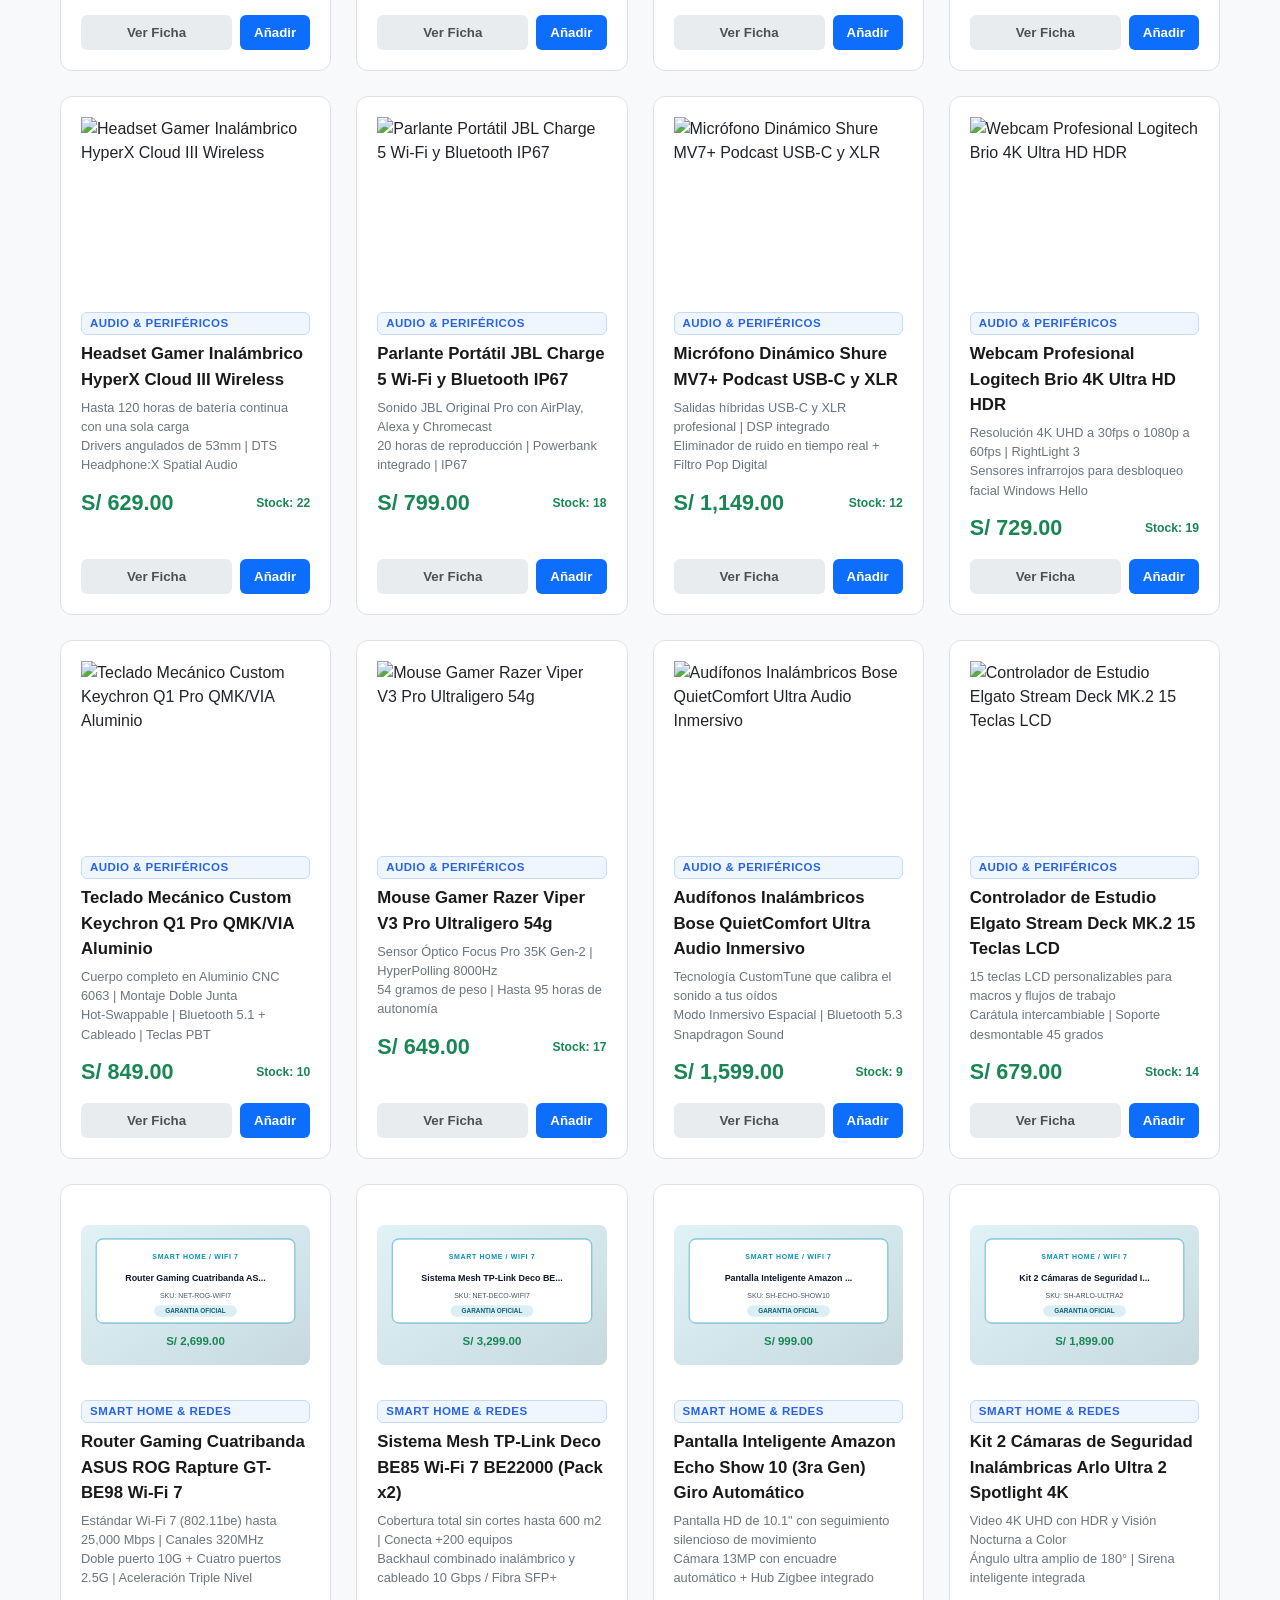
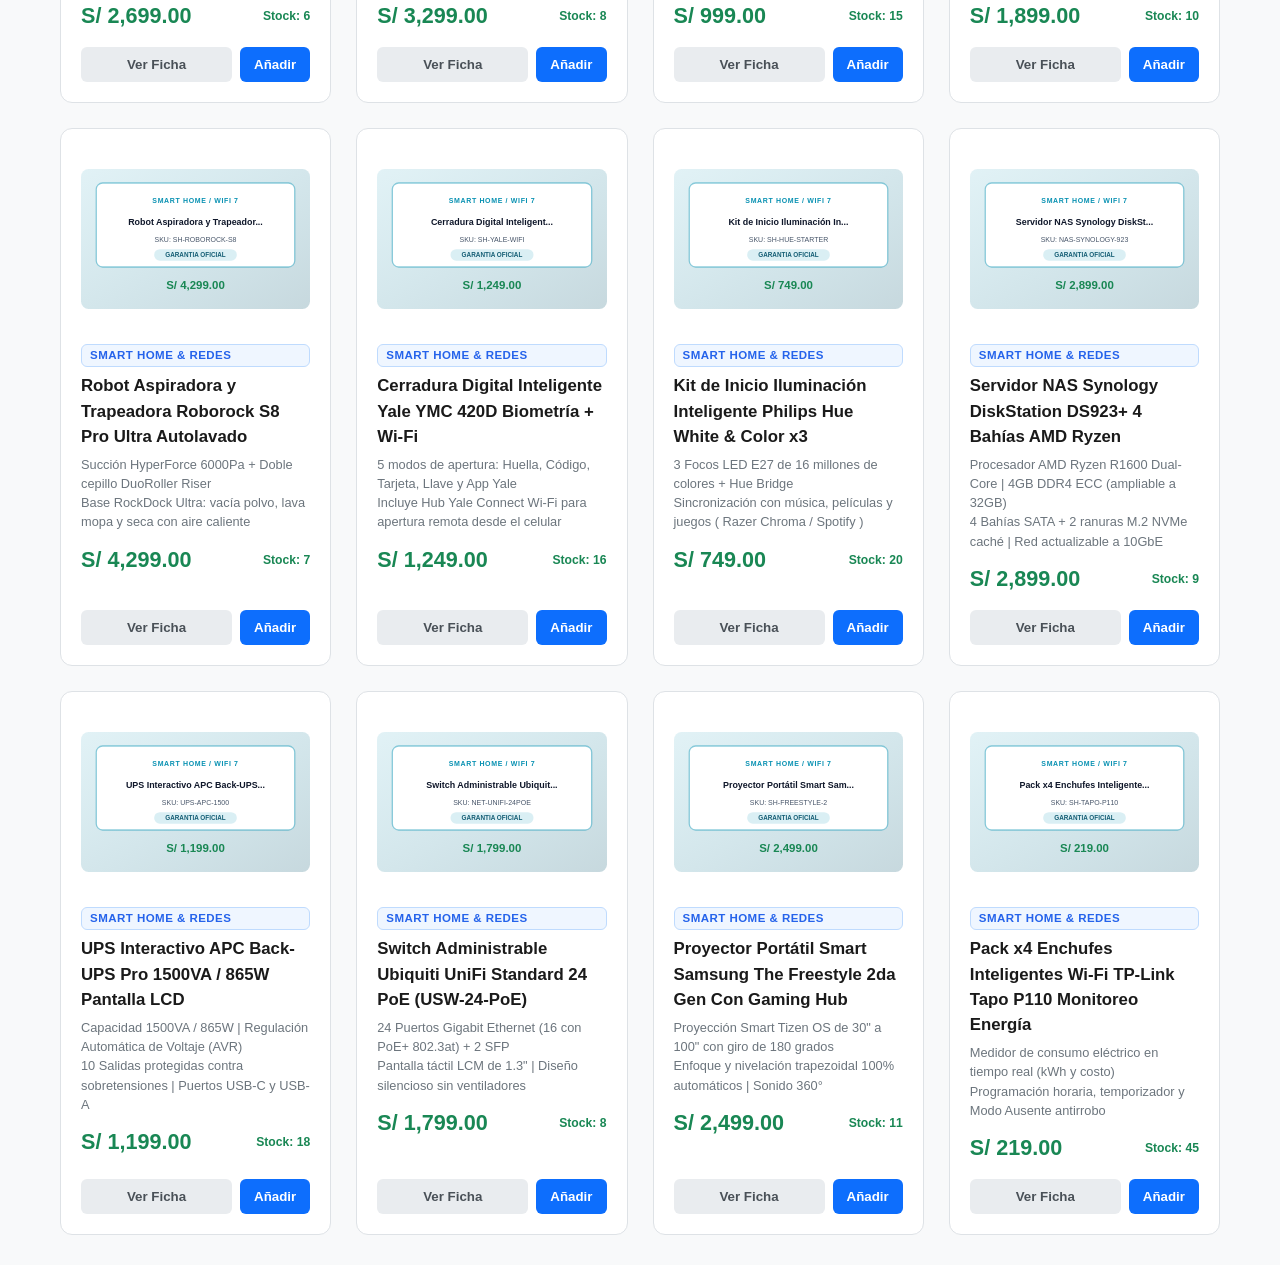
==== commit 6767ff49: "update incidencia 3328 3328" ====
--- a/tienda_externa/index.html
+++ b/tienda_externa/index.html
@@ -37,6 +37,9 @@
 
   <!-- Contenido Principal -->
   <main class="main-container">
+
+    <!-- Slot dedicado en flujo normal para el HUD del Motor Híbrido IA (0003333: evita superposición con tarjetas) -->
+    <div id="technova-hud-slot" style="margin-bottom: 18px;"></div>
 
     <!-- Bloque de Recomendación Dinámica del Motor IA (HU0038, HU0039 / CP043, CP044) -->
     <div class="recommendations-section" style="margin-bottom: 32px; padding: 24px; background: white; border-radius: 12px; border: 1px solid #dbeafe; box-shadow: 0 4px 14px rgba(13, 110, 253, 0.06);">
@@ -112,7 +115,7 @@
         <div class="detail-right">
           <div style="display: flex; gap: 8px; align-items: center; flex-wrap: wrap; margin-bottom: 6px;">
             <span class="detail-tag" id="detail-category-badge">CATEGORÍA</span>
-            <span class="detail-tag" id="detail-ai-badge" style="background: #dbeafe; color: #1e40af; display: none;">Recomendado por IA</span>
+            <span class="detail-tag" id="detail-ai-badge" style="background: #dbeafe; color: #1e40af; display: none;">Destacado Top IA</span>
             <span style="font-size: 0.78rem; color: #6c757d;" id="detail-sku-label">SKU: LENOVO-G5</span>
           </div>
           <h2 id="detail-title">Laptop Lenovo Gamer i5 13va Gen</h2>
